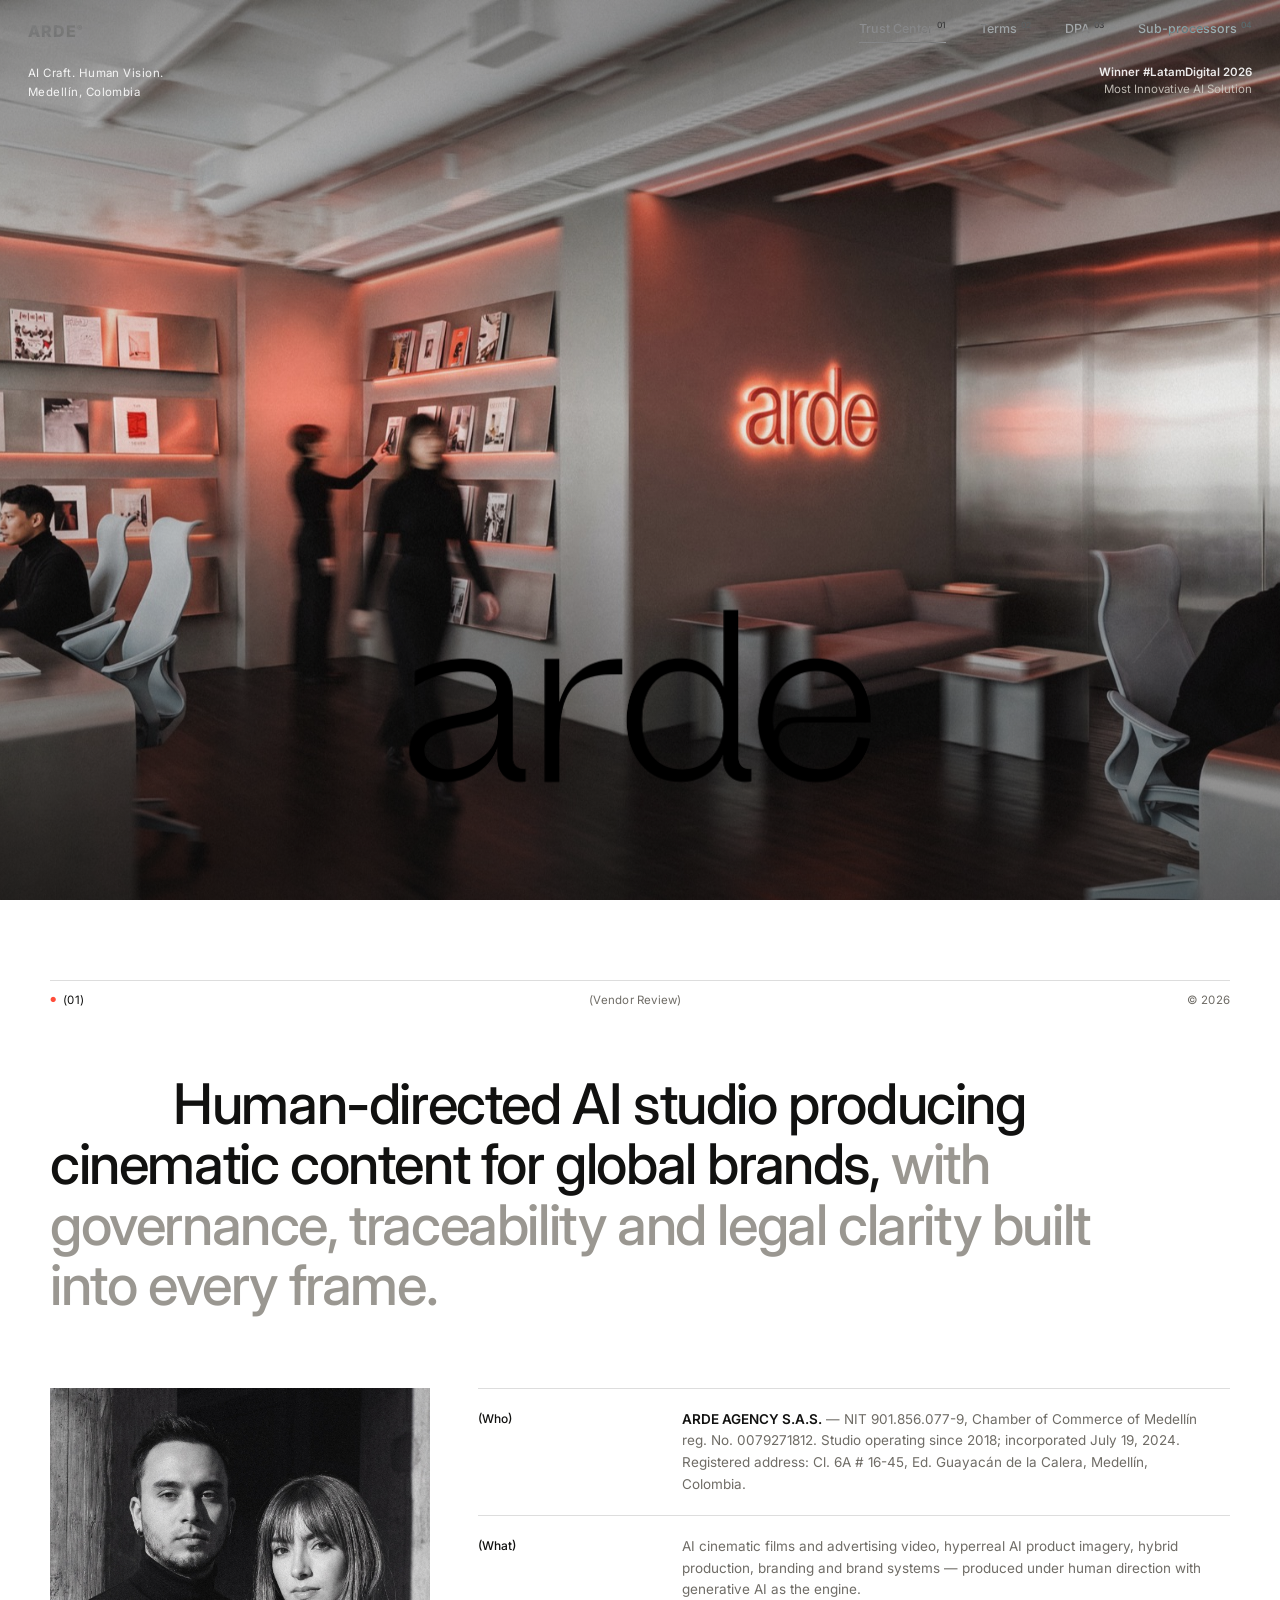
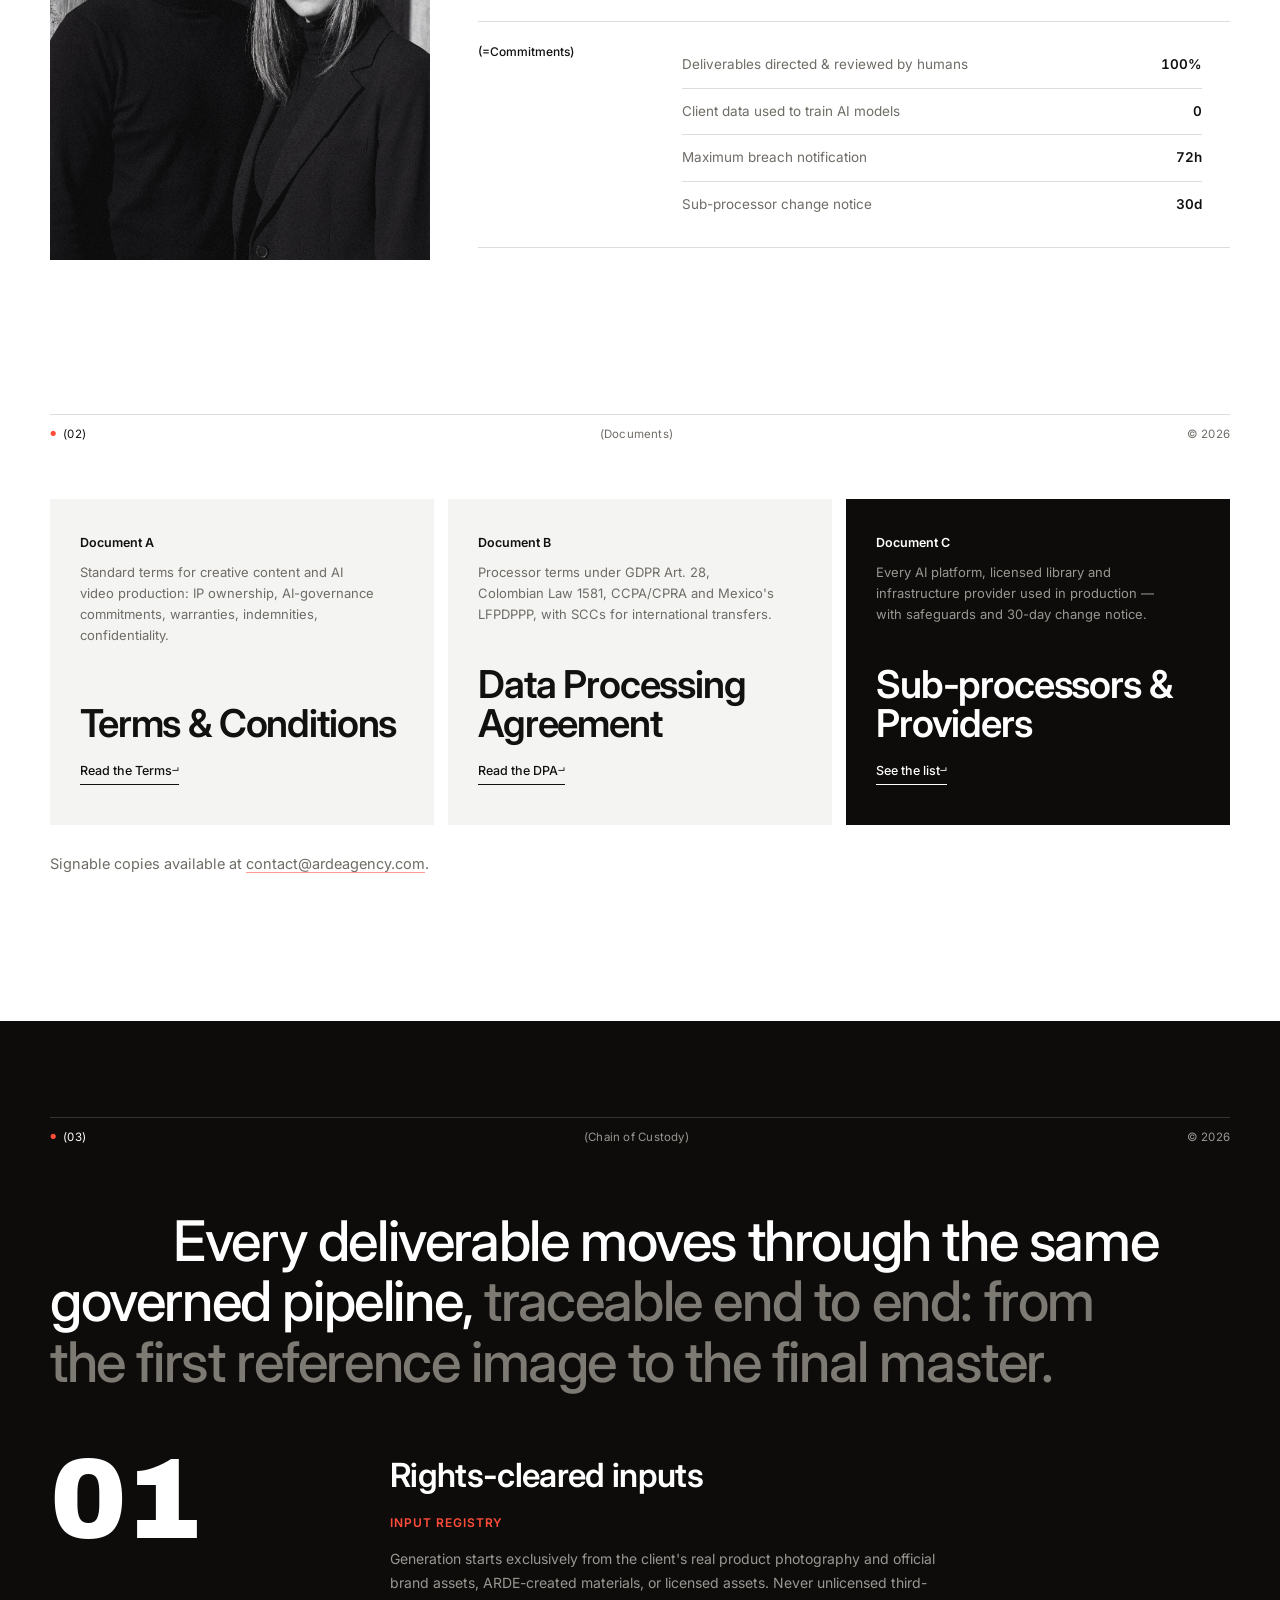
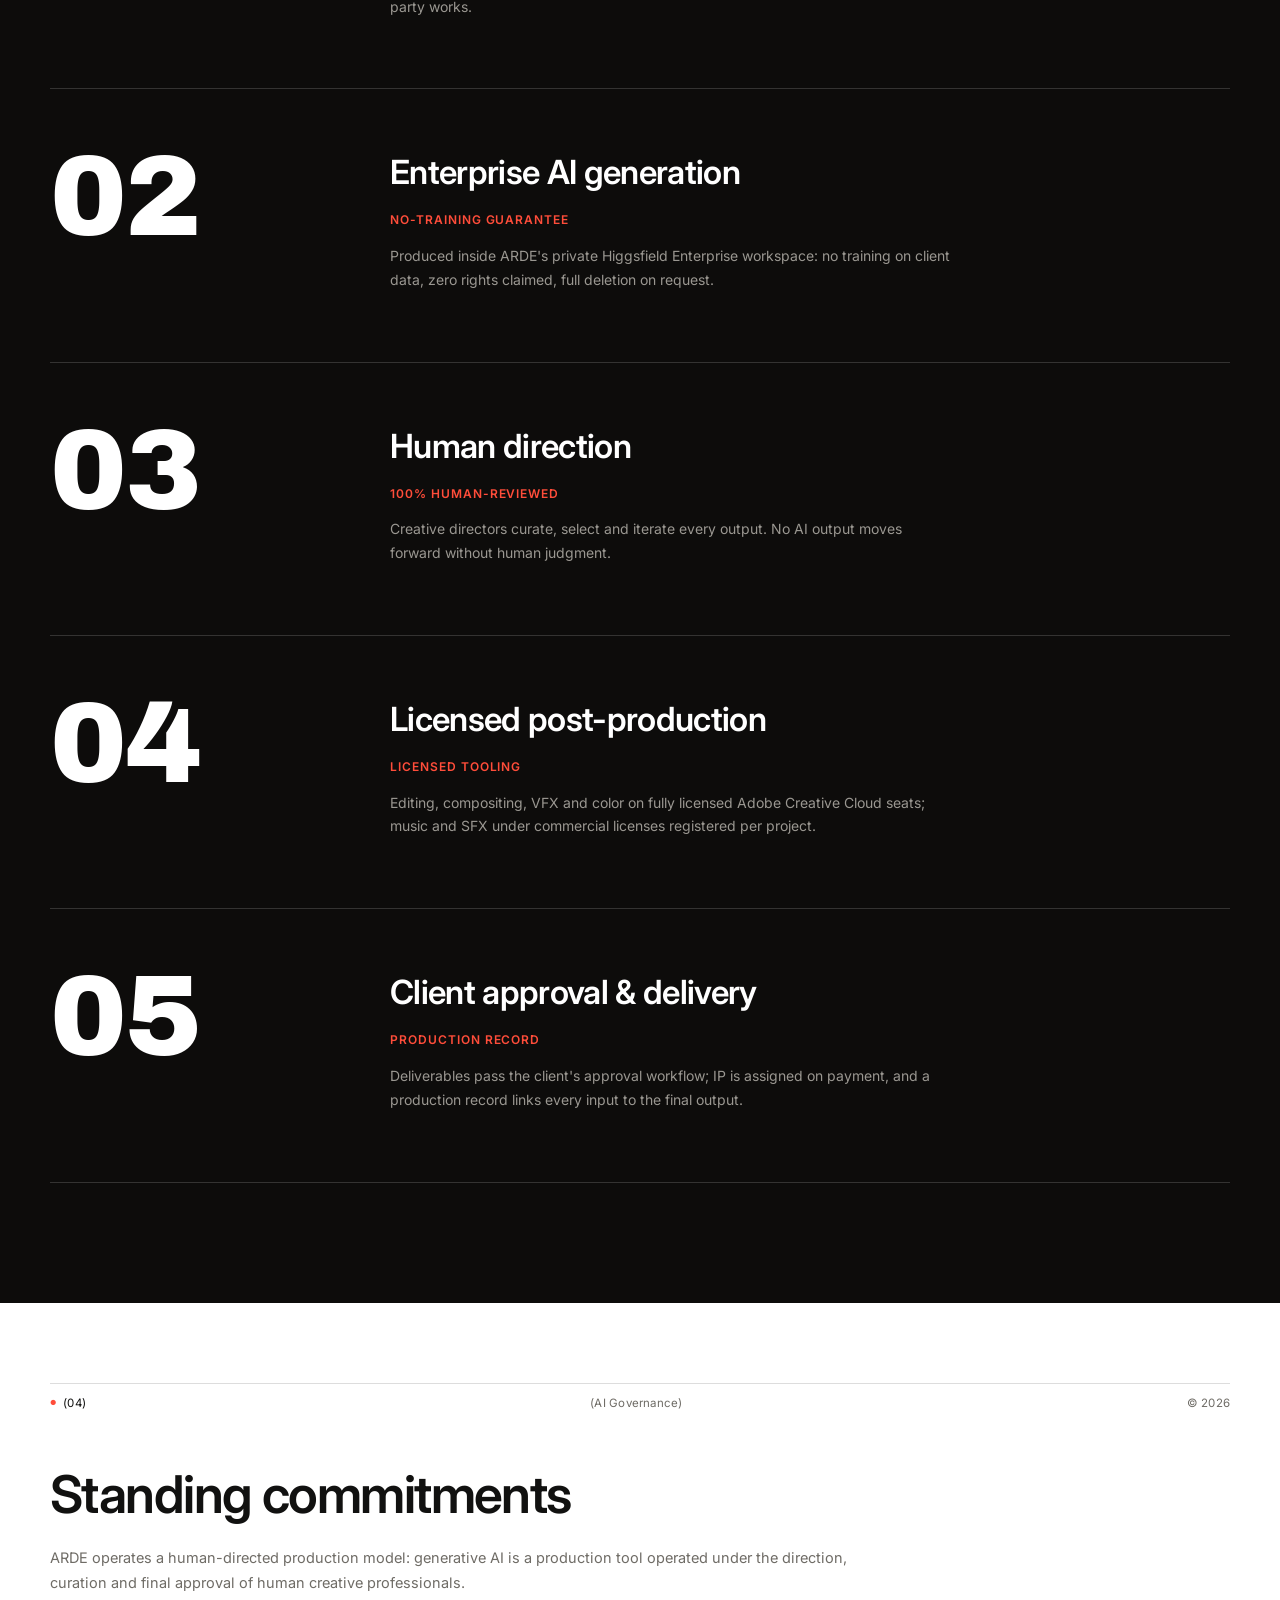
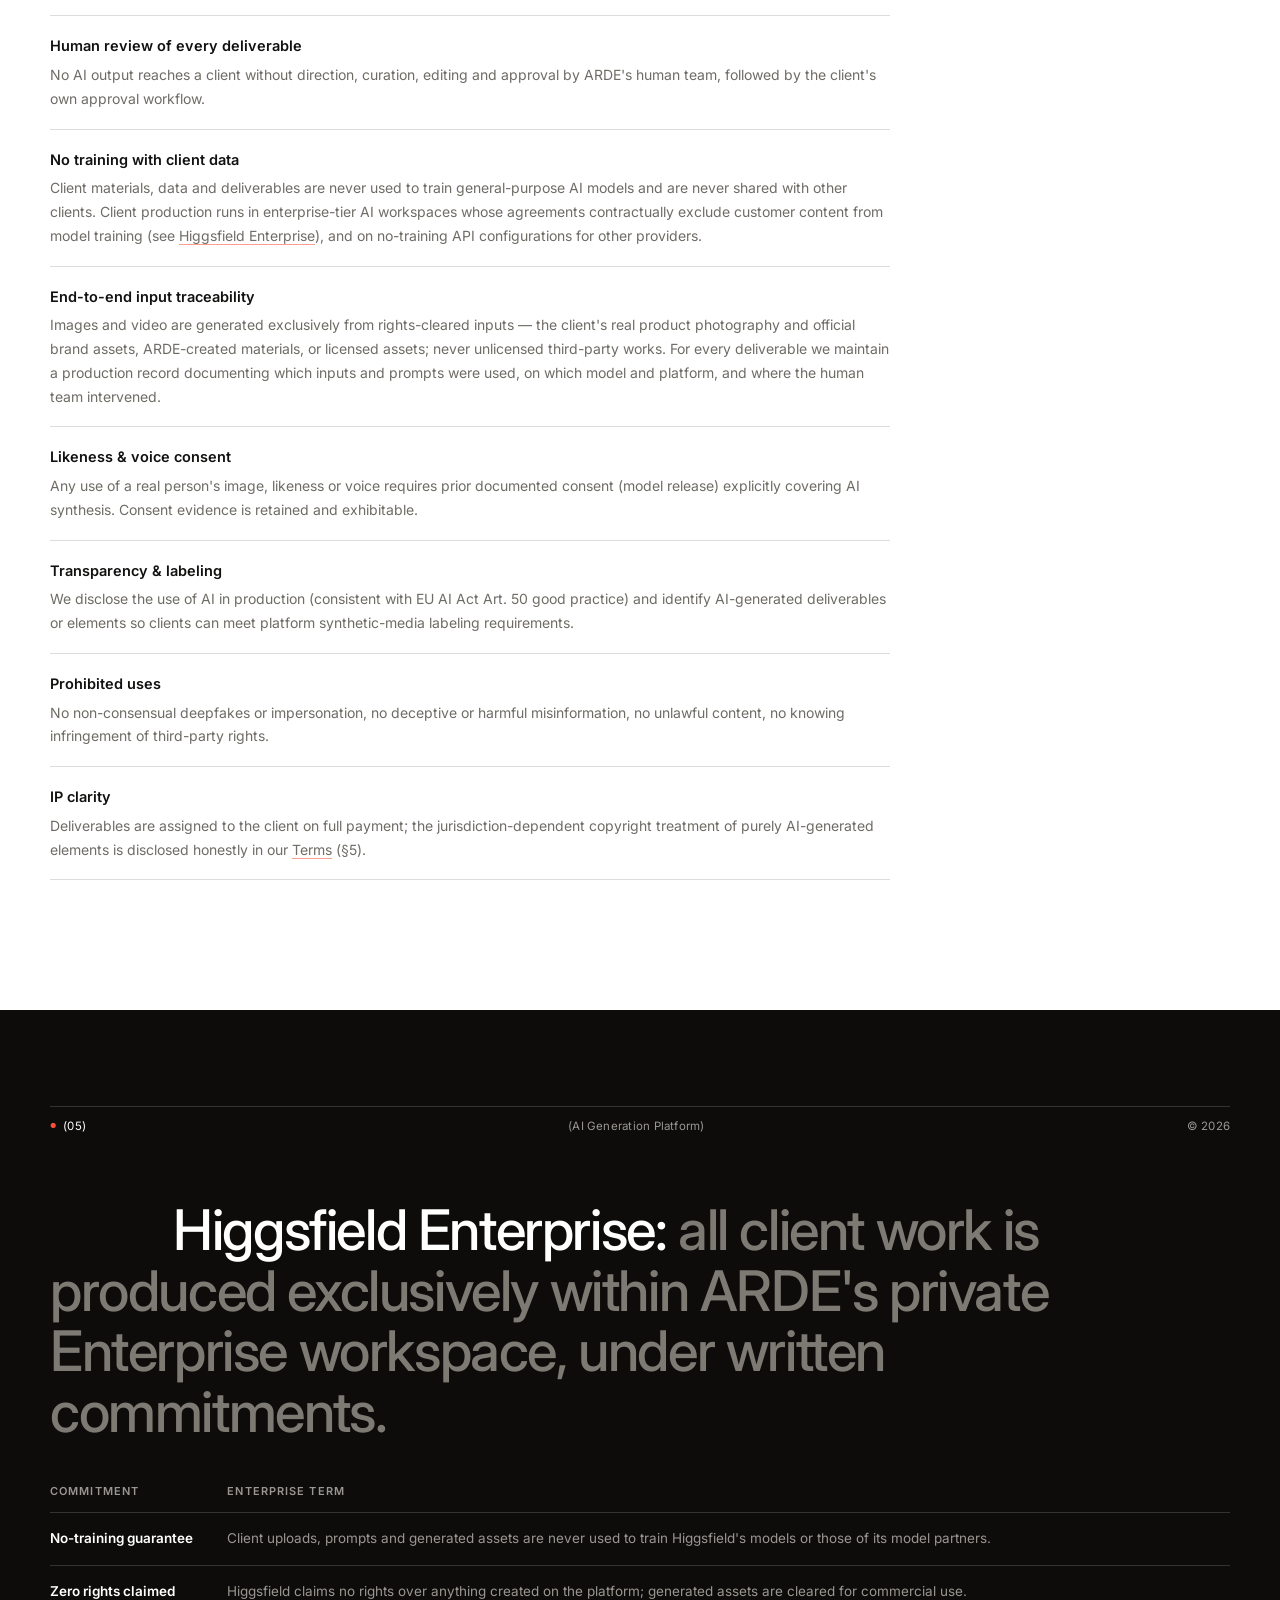
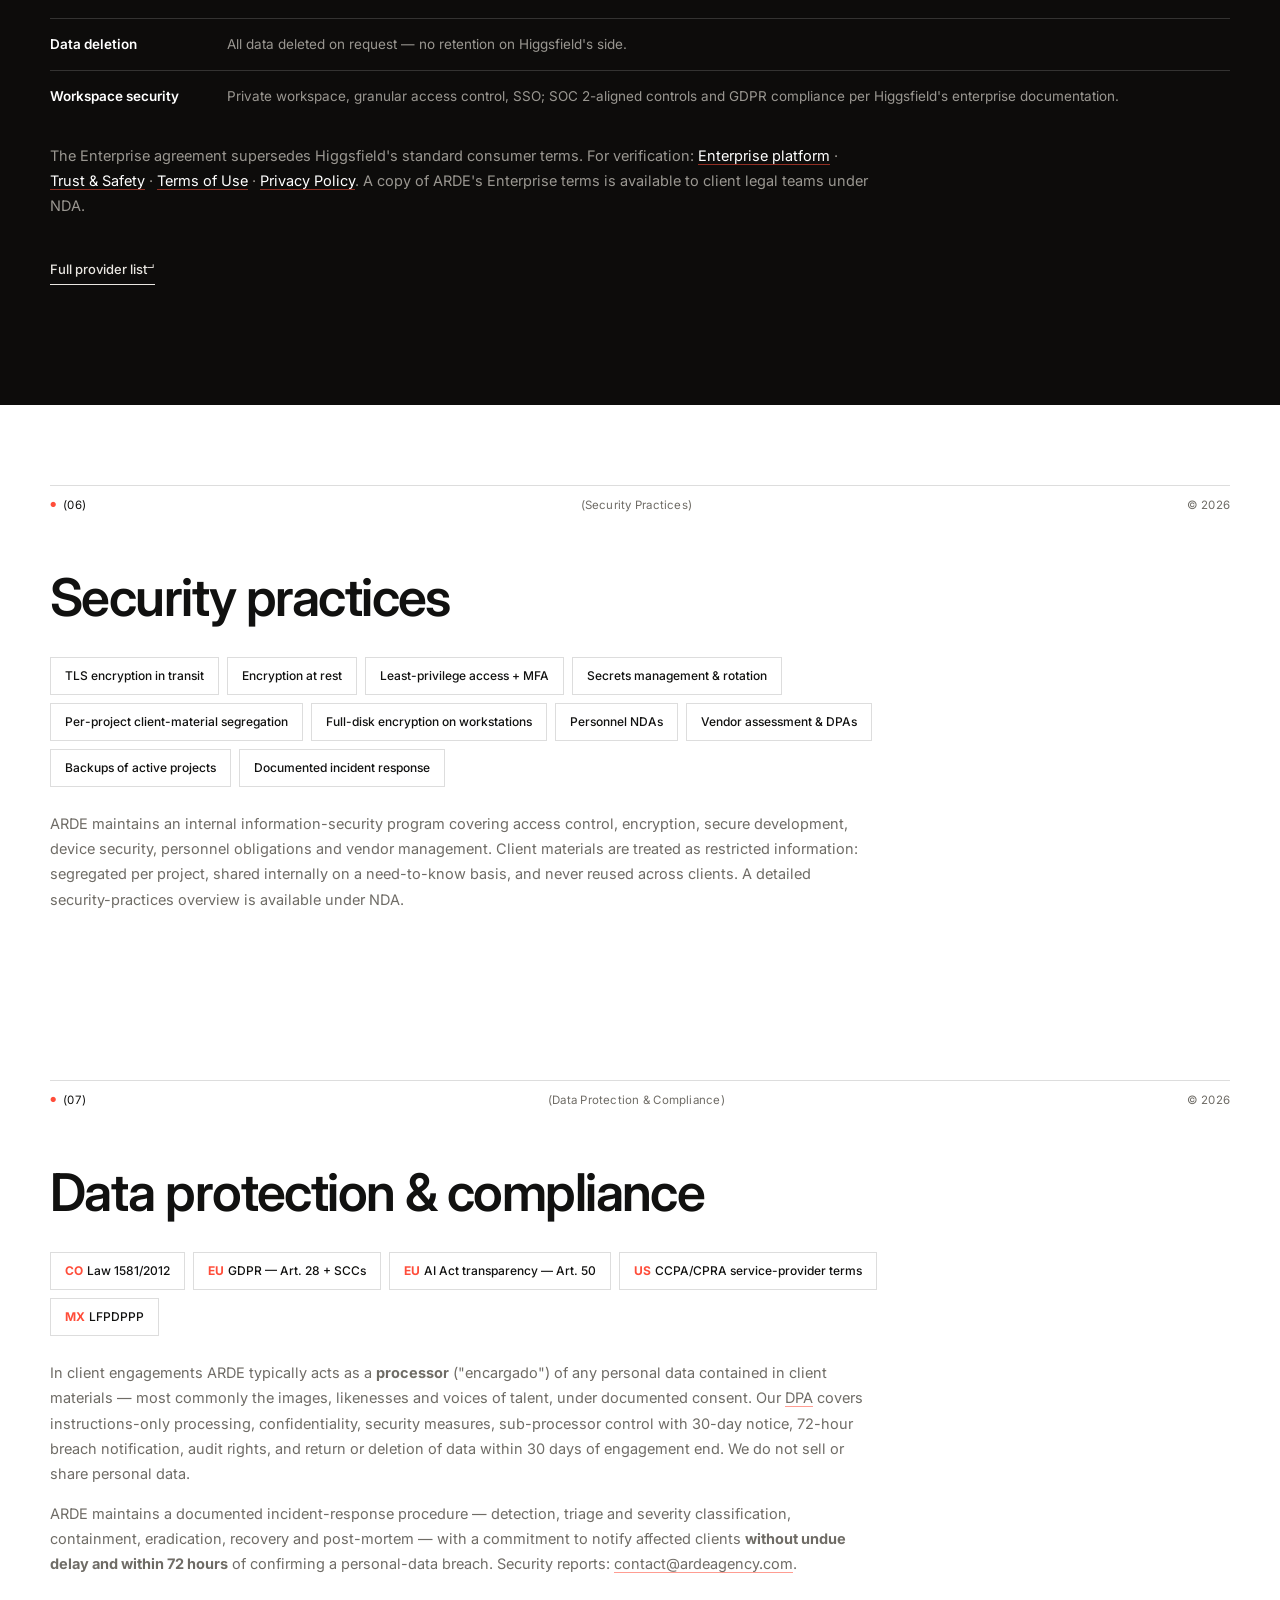
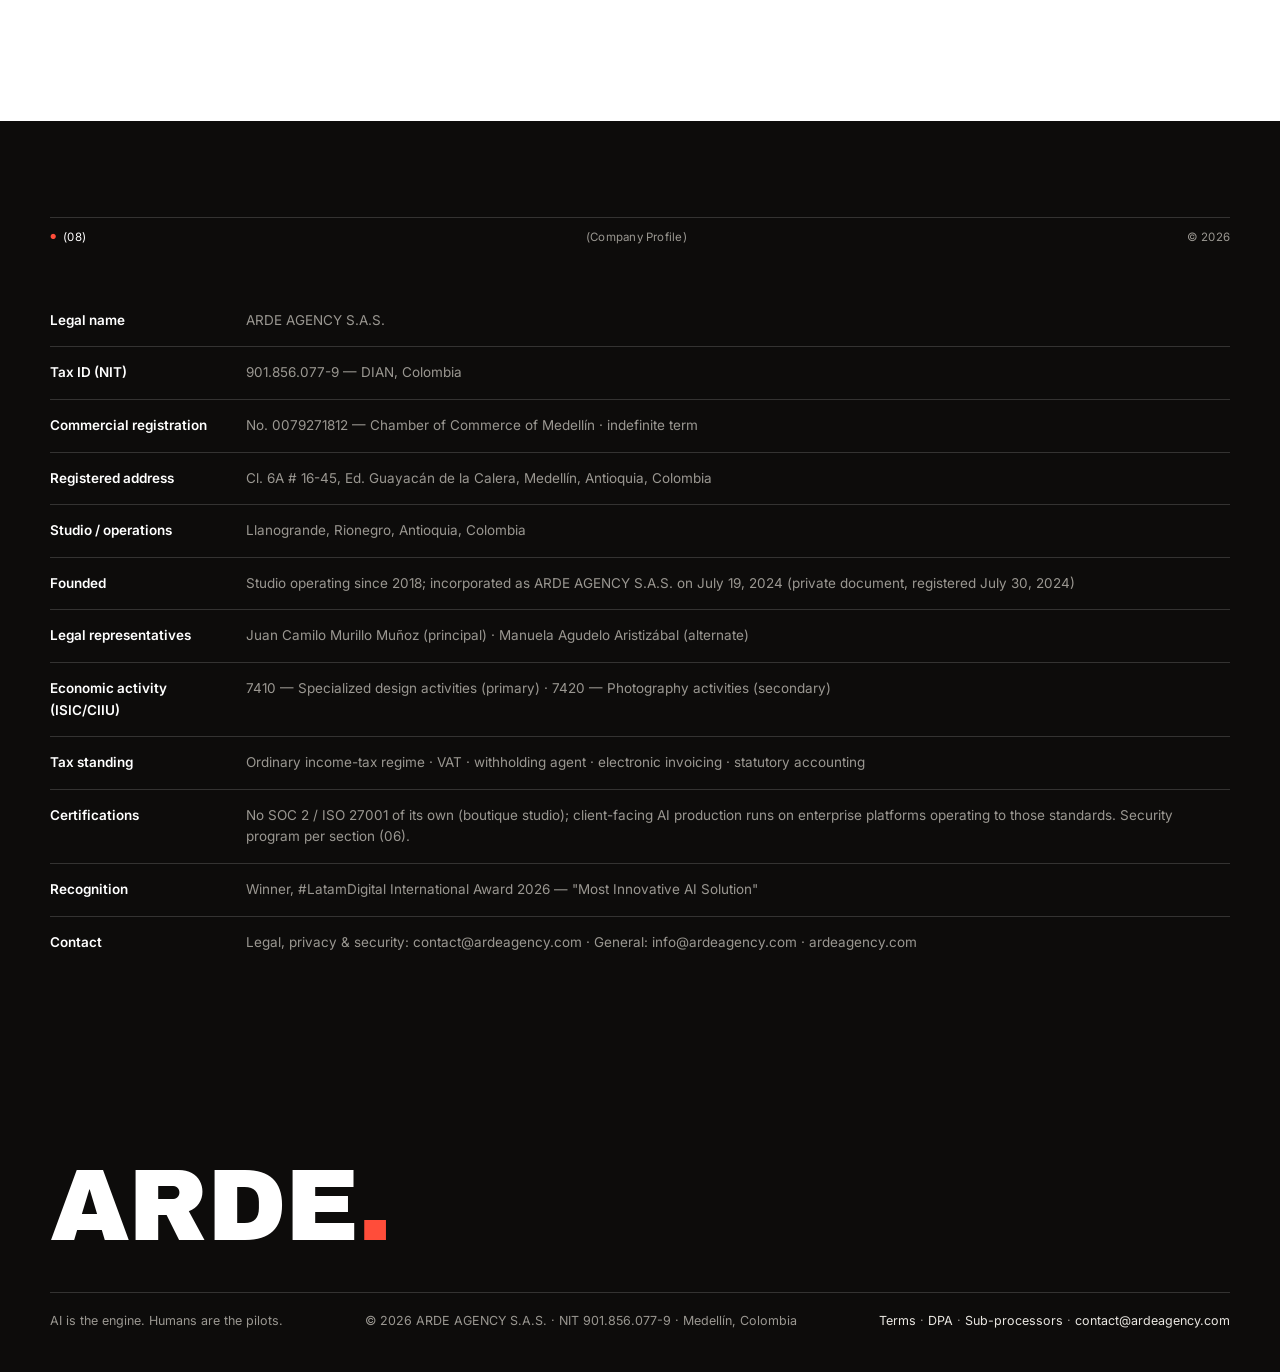
==== index.html @ 2fb7f76a "Hero logo instead of wordmark, founders photo, straight band edges, more bottom spacing, remove em d" ====
<!DOCTYPE html>
<html lang="en">
<head>
<meta charset="UTF-8">
<meta name="viewport" content="width=device-width, initial-scale=1.0">
<title>ARDE — Vendor Trust Center</title>
<meta name="description" content="ARDE Agency's Vendor Trust Center: legal terms, data processing agreement, sub-processors, AI governance and security practices for client vendor-review processes.">
<meta property="og:title" content="ARDE — Vendor Trust Center">
<meta property="og:description" content="Legal, privacy and AI-governance documentation of ARDE Agency S.A.S. — built for client procurement, legal and AI-governance reviews.">
<meta property="og:image" content="https://trust.ardeagency.com/assets/og.jpg">
<meta property="og:type" content="website">
<link rel="icon" href="assets/arde-logo.png">
<link rel="preconnect" href="https://fonts.googleapis.com">
<link rel="preconnect" href="https://fonts.gstatic.com" crossorigin>
<link href="https://fonts.googleapis.com/css2?family=Archivo+Black&family=Inter:wght@400;500;600;800&display=swap" rel="stylesheet">
<link rel="stylesheet" href="styles.css?v=fuel3">
</head>
<body>

<header class="site-header">
  <a class="brand" href="index.html"><span class="logo">arde<sup>®</sup></span></a>
  <nav class="site-nav">
    <a href="index.html" class="active">Trust Center<sup>01</sup></a>
    <a href="terms.html">Terms<sup>02</sup></a>
    <a href="dpa.html">DPA<sup>03</sup></a>
    <a href="sub-processors.html">Sub-processors<sup>04</sup></a>
  </nav>
</header>

<!-- HERO -->
<section class="hero">
  <div class="photo" style="background-image:url('assets/hero-office.jpg')"></div>
  <div class="veil"></div>
  <div class="corner">AI Craft. Human Vision.<br>Medellín, Colombia</div>
  <div class="corner-r"><b>Winner #LatamDigital 2026</b><span>Most Innovative AI Solution</span></div>
  <img class="hero-logo" src="assets/arde-logo-white.png" alt="arde — Vendor Trust Center">
</section>

<main>

<!-- (01) STATEMENT — white -->
<section class="band band-light" id="about">
  <div class="wrap">
    <div class="util"><span class="dot">(01)</span><span class="mid">(Vendor Review)</span><span class="end">© 2026</span></div>
    <h2 class="statement"><span class="indent"></span>Human-directed AI studio producing cinematic content for global brands, <span class="dim">with governance, traceability and legal clarity built into every frame.</span></h2>
    <div class="detail">
      <div class="photo-col"><img src="assets/founders.jpg" alt="ARDE founders — Juan Camilo Murillo and Manuela Agudelo" loading="lazy"></div>
      <div class="rows">
        <div class="row"><span class="k">(Who)</span><span class="v"><b>ARDE AGENCY S.A.S.</b> — NIT 901.856.077-9, Chamber of Commerce of Medellín reg. No. 0079271812. Studio operating since 2018; incorporated July 19, 2024. Registered address: Cl. 6A # 16-45, Ed. Guayacán de la Calera, Medellín, Colombia.</span></div>
        <div class="row"><span class="k">(What)</span><span class="v">AI cinematic films and advertising video, hyperreal AI product imagery, hybrid production, branding and brand systems — produced under human direction with generative AI as the engine.</span></div>
        <div class="row"><span class="k">(=Commitments)</span><span class="v">
          <span class="kv"><span>Deliverables directed &amp; reviewed by humans</span><span class="n">100%</span></span>
          <span class="kv"><span>Client data used to train AI models</span><span class="n">0</span></span>
          <span class="kv"><span>Maximum breach notification</span><span class="n">72h</span></span>
          <span class="kv"><span>Sub-processor change notice</span><span class="n">30d</span></span>
        </span></div>
      </div>
    </div>
  </div>
</section>

<!-- (02) DOCUMENTS — white -->
<section class="band band-light" id="documents" style="padding-top:24px">
  <div class="wrap">
    <div class="util"><span class="dot">(02)</span><span class="mid">(Documents)</span><span class="end">© 2026</span></div>
    <div class="card-grid">
      <a class="card" href="terms.html">
        <span class="label">Document A</span>
        <span class="desc">Standard terms for creative content and AI video production: IP ownership, AI-governance commitments, warranties, indemnities, confidentiality.</span>
        <span class="big-title">Terms &amp; Conditions</span>
        <span class="go">Read the Terms</span>
      </a>
      <a class="card" href="dpa.html">
        <span class="label">Document B</span>
        <span class="desc">Processor terms under GDPR Art. 28, Colombian Law 1581, CCPA/CPRA and Mexico's LFPDPPP, with SCCs for international transfers.</span>
        <span class="big-title">Data Processing Agreement</span>
        <span class="go">Read the DPA</span>
      </a>
      <a class="card card-dark" href="sub-processors.html">
        <span class="label">Document C</span>
        <span class="desc">Every AI platform, licensed library and infrastructure provider used in production — with safeguards and 30-day change notice.</span>
        <span class="big-title">Sub-processors &amp; Providers</span>
        <span class="go">See the list</span>
      </a>
    </div>
    <p style="margin-top:26px">Signable copies available at <a href="mailto:contact@ardeagency.com">contact@ardeagency.com</a>.</p>
  </div>
</section>

<!-- (03) CHAIN OF CUSTODY — dark, diagonal in/out -->
<section class="band band-dark cut-down cut-up" id="chain">
  <div class="wrap">
    <div class="util"><span class="dot">(03)</span><span class="mid">(Chain of Custody)</span><span class="end">© 2026</span></div>
    <h2 class="statement"><span class="indent"></span>Every deliverable moves through the same governed pipeline, <span class="dim">traceable end to end: from the first reference image to the final master.</span></h2>

    <div class="feature">
      <div class="big">01</div>
      <div class="body">
        <h3>Rights-cleared inputs</h3>
        <div class="tagline">Input registry</div>
        <p>Generation starts exclusively from the client's real product photography and official brand assets, ARDE-created materials, or licensed assets. Never unlicensed third-party works.</p>
      </div>
    </div>
    <div class="feature">
      <div class="big">02</div>
      <div class="body">
        <h3>Enterprise AI generation</h3>
        <div class="tagline">No-training guarantee</div>
        <p>Produced inside ARDE's private Higgsfield Enterprise workspace: no training on client data, zero rights claimed, full deletion on request.</p>
      </div>
    </div>
    <div class="feature">
      <div class="big">03</div>
      <div class="body">
        <h3>Human direction</h3>
        <div class="tagline">100% human-reviewed</div>
        <p>Creative directors curate, select and iterate every output. No AI output moves forward without human judgment.</p>
      </div>
    </div>
    <div class="feature">
      <div class="big">04</div>
      <div class="body">
        <h3>Licensed post-production</h3>
        <div class="tagline">Licensed tooling</div>
        <p>Editing, compositing, VFX and color on fully licensed Adobe Creative Cloud seats; music and SFX under commercial licenses registered per project.</p>
      </div>
    </div>
    <div class="feature">
      <div class="big">05</div>
      <div class="body">
        <h3>Client approval &amp; delivery</h3>
        <div class="tagline">Production record</div>
        <p>Deliverables pass the client's approval workflow; IP is assigned on payment, and a production record links every input to the final output.</p>
      </div>
    </div>
  </div>
</section>

<!-- (04) AI GOVERNANCE — white -->
<section class="band band-light" id="governance">
  <div class="wrap">
    <div class="util"><span class="dot">(04)</span><span class="mid">(AI Governance)</span><span class="end">© 2026</span></div>
    <h2 class="sec-title">Standing commitments</h2>
    <p>ARDE operates a human-directed production model: generative AI is a production tool operated under the direction, curation and final approval of human creative professionals.</p>
    <ul>
      <li><strong>Human review of every deliverable</strong>No AI output reaches a client without direction, curation, editing and approval by ARDE's human team, followed by the client's own approval workflow.</li>
      <li><strong>No training with client data</strong>Client materials, data and deliverables are never used to train general-purpose AI models and are never shared with other clients. Client production runs in enterprise-tier AI workspaces whose agreements contractually exclude customer content from model training (see <a href="#higgsfield">Higgsfield Enterprise</a>), and on no-training API configurations for other providers.</li>
      <li><strong>End-to-end input traceability</strong>Images and video are generated exclusively from rights-cleared inputs — the client's real product photography and official brand assets, ARDE-created materials, or licensed assets; never unlicensed third-party works. For every deliverable we maintain a production record documenting which inputs and prompts were used, on which model and platform, and where the human team intervened.</li>
      <li><strong>Likeness &amp; voice consent</strong>Any use of a real person's image, likeness or voice requires prior documented consent (model release) explicitly covering AI synthesis. Consent evidence is retained and exhibitable.</li>
      <li><strong>Transparency &amp; labeling</strong>We disclose the use of AI in production (consistent with EU AI Act Art. 50 good practice) and identify AI-generated deliverables or elements so clients can meet platform synthetic-media labeling requirements.</li>
      <li><strong>Prohibited uses</strong>No non-consensual deepfakes or impersonation, no deceptive or harmful misinformation, no unlawful content, no knowing infringement of third-party rights.</li>
      <li><strong>IP clarity</strong>Deliverables are assigned to the client on full payment; the jurisdiction-dependent copyright treatment of purely AI-generated elements is disclosed honestly in our <a href="terms.html">Terms</a> (§5).</li>
    </ul>
  </div>
</section>

<!-- (05) HIGGSFIELD — dark -->
<section class="band band-dark cut-down cut-up" id="higgsfield">
  <div class="wrap">
    <div class="util"><span class="dot">(05)</span><span class="mid">(AI Generation Platform)</span><span class="end">© 2026</span></div>
    <h2 class="statement"><span class="indent"></span>Higgsfield Enterprise: <span class="dim">all client work is produced exclusively within ARDE's private Enterprise workspace, under written commitments.</span></h2>
    <div class="tbl-wrap"><table>
      <tr><th>Commitment</th><th>Enterprise term</th></tr>
      <tr><td><strong>No-training guarantee</strong></td><td>Client uploads, prompts and generated assets are never used to train Higgsfield's models or those of its model partners.</td></tr>
      <tr><td><strong>Zero rights claimed</strong></td><td>Higgsfield claims no rights over anything created on the platform; generated assets are cleared for commercial use.</td></tr>
      <tr><td><strong>Data deletion</strong></td><td>All data deleted on request — no retention on Higgsfield's side.</td></tr>
      <tr><td><strong>Workspace security</strong></td><td>Private workspace, granular access control, SSO; SOC 2-aligned controls and GDPR compliance per Higgsfield's enterprise documentation.</td></tr>
    </table></div>
    <p style="margin-top:20px">The Enterprise agreement supersedes Higgsfield's standard consumer terms. For verification: <a href="https://higgsfield.ai/enterprise" target="_blank" rel="noopener">Enterprise platform</a> · <a href="https://higgsfield.ai/trust" target="_blank" rel="noopener">Trust &amp; Safety</a> · <a href="https://higgsfield.ai/terms-of-use-agreement" target="_blank" rel="noopener">Terms of Use</a> · <a href="https://higgsfield.ai/privacy-policy" target="_blank" rel="noopener">Privacy Policy</a>. A copy of ARDE's Enterprise terms is available to client legal teams under NDA.</p>
    <a class="txt-btn" href="sub-processors.html">Full provider list</a>
  </div>
</section>

<!-- (06) SECURITY + (07) DATA PROTECTION — white -->
<section class="band band-light" id="security">
  <div class="wrap">
    <div class="util"><span class="dot">(06)</span><span class="mid">(Security Practices)</span><span class="end">© 2026</span></div>
    <h2 class="sec-title">Security practices</h2>
    <div class="pill-row">
      <span class="pill">TLS encryption in transit</span>
      <span class="pill">Encryption at rest</span>
      <span class="pill">Least-privilege access + MFA</span>
      <span class="pill">Secrets management &amp; rotation</span>
      <span class="pill">Per-project client-material segregation</span>
      <span class="pill">Full-disk encryption on workstations</span>
      <span class="pill">Personnel NDAs</span>
      <span class="pill">Vendor assessment &amp; DPAs</span>
      <span class="pill">Backups of active projects</span>
      <span class="pill">Documented incident response</span>
    </div>
    <p>ARDE maintains an internal information-security program covering access control, encryption, secure development, device security, personnel obligations and vendor management. Client materials are treated as restricted information: segregated per project, shared internally on a need-to-know basis, and never reused across clients. A detailed security-practices overview is available under NDA.</p>
  </div>
</section>

<section class="band band-light" id="data-protection" style="padding-top:24px">
  <div class="wrap">
    <div class="util"><span class="dot">(07)</span><span class="mid">(Data Protection &amp; Compliance)</span><span class="end">© 2026</span></div>
    <h2 class="sec-title">Data protection &amp; compliance</h2>
    <div class="pill-row">
      <span class="pill"><b>CO</b>Law 1581/2012</span>
      <span class="pill"><b>EU</b>GDPR — Art. 28 + SCCs</span>
      <span class="pill"><b>EU</b>AI Act transparency — Art. 50</span>
      <span class="pill"><b>US</b>CCPA/CPRA service-provider terms</span>
      <span class="pill"><b>MX</b>LFPDPPP</span>
    </div>
    <p>In client engagements ARDE typically acts as a <strong>processor</strong> ("encargado") of any personal data contained in client materials — most commonly the images, likenesses and voices of talent, under documented consent. Our <a href="dpa.html">DPA</a> covers instructions-only processing, confidentiality, security measures, sub-processor control with 30-day notice, 72-hour breach notification, audit rights, and return or deletion of data within 30 days of engagement end. We do not sell or share personal data.</p>
    <p>ARDE maintains a documented incident-response procedure — detection, triage and severity classification, containment, eradication, recovery and post-mortem — with a commitment to notify affected clients <strong>without undue delay and within 72 hours</strong> of confirming a personal-data breach. Security reports: <a href="mailto:contact@ardeagency.com">contact@ardeagency.com</a>.</p>
  </div>
</section>

<!-- (08) COMPANY — dark -->
<section class="band band-dark cut-down cut-up" id="company">
  <div class="wrap">
    <div class="util"><span class="dot">(08)</span><span class="mid">(Company Profile)</span><span class="end">© 2026</span></div>
    <div class="tbl-wrap" style="margin-top:48px"><table>
      <tr><td><strong>Legal name</strong></td><td>ARDE AGENCY S.A.S.</td></tr>
      <tr><td><strong>Tax ID (NIT)</strong></td><td>901.856.077-9 — DIAN, Colombia</td></tr>
      <tr><td><strong>Commercial registration</strong></td><td>No. 0079271812 — Chamber of Commerce of Medellín · indefinite term</td></tr>
      <tr><td><strong>Registered address</strong></td><td>Cl. 6A # 16-45, Ed. Guayacán de la Calera, Medellín, Antioquia, Colombia</td></tr>
      <tr><td><strong>Studio / operations</strong></td><td>Llanogrande, Rionegro, Antioquia, Colombia</td></tr>
      <tr><td><strong>Founded</strong></td><td>Studio operating since 2018; incorporated as ARDE AGENCY S.A.S. on July 19, 2024 (private document, registered July 30, 2024)</td></tr>
      <tr><td><strong>Legal representatives</strong></td><td>Juan Camilo Murillo Muñoz (principal) · Manuela Agudelo Aristizábal (alternate)</td></tr>
      <tr><td><strong>Economic activity (ISIC/CIIU)</strong></td><td>7410 — Specialized design activities (primary) · 7420 — Photography activities (secondary)</td></tr>
      <tr><td><strong>Tax standing</strong></td><td>Ordinary income-tax regime · VAT · withholding agent · electronic invoicing · statutory accounting</td></tr>
      <tr><td><strong>Certifications</strong></td><td>No SOC 2 / ISO 27001 of its own (boutique studio); client-facing AI production runs on enterprise platforms operating to those standards. Security program per section (06).</td></tr>
      <tr><td><strong>Recognition</strong></td><td>Winner, #LatamDigital International Award 2026 — "Most Innovative AI Solution"</td></tr>
      <tr><td><strong>Contact</strong></td><td>Legal, privacy &amp; security: contact@ardeagency.com · General: info@ardeagency.com · ardeagency.com</td></tr>
    </table></div>
  </div>
</section>

</main>

<footer class="site-footer">
  <div class="inner">
    <div class="foot-mark">Arde<span>.</span></div>
    <div class="cols">
      <span>AI is the engine. Humans are the pilots.</span>
      <span>© 2026 ARDE AGENCY S.A.S. · NIT 901.856.077-9 · Medellín, Colombia</span>
      <span><a href="terms.html">Terms</a> · <a href="dpa.html">DPA</a> · <a href="sub-processors.html">Sub-processors</a> · <a href="mailto:contact@ardeagency.com">contact@ardeagency.com</a></span>
    </div>
  </div>
</footer>

</body>
</html>
---- styles.css ----
/* ARDE Vendor Trust Center — Fuel-inspired Swiss system */
:root{
  --black:#0d0c0b;
  --white:#ffffff;
  --off:#f4f4f3;
  --ink:#111110;
  --gray:#9a9791;
  --gray-dark:#6f6c66;
  --line-l:rgba(17,17,16,.14);
  --line-d:rgba(255,255,255,.16);
  --fire:#FF4D3A;
}
*{margin:0;padding:0;box-sizing:border-box}
html{scroll-behavior:smooth}
@media(prefers-reduced-motion:reduce){html{scroll-behavior:auto}*{transition:none!important;animation:none!important}}
body{
  font-family:'Inter',-apple-system,BlinkMacSystemFont,'Helvetica Neue',sans-serif;
  background:var(--white);color:var(--ink);
  font-size:16px;line-height:1.65;
  -webkit-font-smoothing:antialiased;
}
::selection{background:var(--fire);color:#fff}
a:focus-visible,button:focus-visible{outline:2px solid var(--fire);outline-offset:3px}
img{max-width:100%;display:block}

/* ---------- Utility section header (Fuel signature) ---------- */
.util{
  display:flex;justify-content:space-between;align-items:baseline;gap:16px;
  border-top:1px solid var(--line-l);padding-top:10px;
  font-size:11.5px;letter-spacing:.02em;color:var(--ink);
}
.util .dot::before{content:"●";color:var(--fire);font-size:7px;vertical-align:2px;margin-right:7px}
.util .mid{color:var(--gray-dark)}
.util .end{color:var(--gray-dark)}
.band-dark .util{border-top-color:var(--line-d);color:#fff}
.band-dark .util .mid,.band-dark .util .end{color:var(--gray)}

/* ---------- Header ---------- */
.site-header{
  position:fixed;top:0;left:0;right:0;z-index:80;
  padding:18px 28px;pointer-events:none;
  display:flex;align-items:flex-start;justify-content:space-between;
  mix-blend-mode:difference;
}
.site-header a{pointer-events:auto}
.brand{display:flex;align-items:baseline;gap:6px;text-decoration:none;color:#fff}
.brand .logo{font-weight:800;font-size:16px;letter-spacing:.06em;text-transform:uppercase}
.brand .logo sup{font-size:8px;font-weight:600}
.site-nav{display:flex;gap:34px}
.site-nav a{color:#fff;text-decoration:none;font-size:12.5px;font-weight:500}
.site-nav a sup{font-size:8.5px;color:#bbb;margin-left:4px}
.site-nav a.active{border-bottom:1px solid #fff;padding-bottom:2px}
@media(max-width:680px){.site-nav{gap:16px}.site-nav a{font-size:11px}.site-nav a sup{display:none}}

/* ---------- HERO ---------- */
.hero{position:relative;min-height:100svh;display:flex;flex-direction:column;justify-content:flex-end;overflow:hidden;background:var(--black)}
.hero .photo{position:absolute;inset:0;background-size:cover;background-position:center 38%}
.hero .veil{position:absolute;inset:0;background:linear-gradient(180deg,rgba(13,12,11,.42) 0%,rgba(13,12,11,.05) 45%,rgba(13,12,11,.55) 100%)}
.hero .corner{position:absolute;top:64px;left:28px;color:#fff;font-size:11.5px;letter-spacing:.04em;opacity:.9}
.hero .corner-r{position:absolute;top:64px;right:28px;color:#fff;font-size:11.5px;text-align:right;line-height:1.5;opacity:.9}
.hero .corner-r b{display:block;font-weight:600}
.hero .corner-r span{color:#cfcac2}
.hero .hero-logo{
  position:relative;z-index:2;display:block;
  width:clamp(220px,42vw,640px);height:auto;
  margin:0 auto 9vh;
}
@keyframes rise{from{opacity:0;transform:translateY(30px)}to{opacity:1;transform:none}}
.hero .hero-logo{animation:rise 1s cubic-bezier(.2,.7,.2,1) both .1s}

/* ---------- Bands & diagonal cuts ---------- */
.band{padding:80px 28px 130px}
.band-light{background:var(--white);color:var(--ink)}
.band-off{background:var(--off);color:var(--ink)}
.band-dark{background:var(--black);color:#e9e6e1}
.cut-down{padding-top:96px}
.cut-up{padding-bottom:120px}
.wrap{max-width:1180px;margin:0 auto}

/* ---------- Statement type (Fuel signature) ---------- */
.statement{
  font-size:clamp(28px,4.5vw,56px);line-height:1.08;letter-spacing:-.025em;font-weight:500;
  margin:64px 0 0;max-width:1120px;
}
.statement .indent{display:inline-block;width:2.2em}
.statement .dim{color:var(--gray)}
.band-dark .statement{color:#fff}
.band-dark .statement .dim{color:#7d7a74}

/* two-col detail rows under statement */
.detail{display:grid;grid-template-columns:minmax(240px,380px) 1fr;gap:48px;margin-top:72px;align-items:start}
.detail .photo-col img{width:100%;max-width:380px;height:auto}
.rows{display:flex;flex-direction:column}
.row{display:grid;grid-template-columns:180px 1fr;gap:24px;padding:20px 0;border-bottom:1px solid var(--line-l)}
.row:first-child{border-top:1px solid var(--line-l)}
.row .k{font-size:12px;color:var(--ink);font-weight:500}
.row .v{font-size:13.5px;color:var(--gray-dark);line-height:1.6;max-width:520px}
.row .v b{color:var(--ink);font-weight:600}
.band-dark .row{border-color:var(--line-d)}
.band-dark .row .k{color:#fff}
.band-dark .row .v{color:var(--gray)}
.band-dark .row .v b{color:#fff}
.kv{display:flex;justify-content:space-between;gap:20px;padding:12px 0;border-bottom:1px solid var(--line-l);font-size:13.5px}
.kv:last-child{border-bottom:none}
.kv .n{font-variant-numeric:tabular-nums;color:var(--ink);font-weight:600}
@media(max-width:860px){.detail{grid-template-columns:1fr}.row{grid-template-columns:1fr}.row .k{margin-bottom:2px}}

/* ---------- Big-number feature rows (Fuel services style) ---------- */
.feature{
  display:grid;grid-template-columns:minmax(120px,300px) 1fr;gap:40px;
  padding:56px 0;border-bottom:1px solid var(--line-d);align-items:start;
}
.feature:first-of-type{border-top:1px solid var(--line-d);margin-top:56px}
.feature .big{
  font-family:'Archivo Black','Inter',sans-serif;
  font-size:clamp(64px,9vw,128px);line-height:.9;color:#fff;letter-spacing:-.02em;
}
.feature .body h3{font-size:clamp(22px,2.6vw,34px);font-weight:600;color:#fff;letter-spacing:-.02em;margin-bottom:10px}
.feature .body .tagline{font-size:12px;color:var(--fire);letter-spacing:.08em;text-transform:uppercase;font-weight:600;margin-bottom:14px}
.feature .body p{font-size:14px;color:var(--gray);max-width:560px;line-height:1.7}
@media(max-width:720px){.feature{grid-template-columns:1fr;gap:12px}}

/* ---------- Doc cards (Fuel pricing style) ---------- */
.card-grid{display:grid;grid-template-columns:repeat(auto-fit,minmax(280px,1fr));gap:14px;margin-top:56px}
.card{
  background:var(--off);color:var(--ink);text-decoration:none;
  padding:34px 30px 40px;display:flex;flex-direction:column;min-height:320px;
  transition:transform .25s;
}
.card:hover{transform:translateY(-4px)}
.card .label{font-size:12.5px;font-weight:600}
.card .desc{font-size:13px;color:var(--gray-dark);margin-top:8px;max-width:300px;line-height:1.6}
.card .big-title{
  margin-top:auto;padding-top:40px;
  font-size:clamp(30px,3vw,40px);font-weight:600;letter-spacing:-.03em;line-height:1.02;
}
.card .go{margin-top:18px;font-size:12.5px;font-weight:500;border-bottom:1px solid currentColor;align-self:flex-start;padding-bottom:3px}
.card .go::after{content:" ⌐";display:inline-block;transform:rotate(180deg) translateY(2px);font-weight:400}
.card-dark{background:var(--black);color:#fff}
.card-dark .desc{color:var(--gray)}

/* ---------- Tables ---------- */
.tbl-wrap{overflow-x:auto;margin:28px 0 8px}
table{width:100%;border-collapse:collapse;font-size:13.5px;min-width:620px}
th{
  text-align:left;padding:12px 18px 12px 0;
  font-size:11px;letter-spacing:.1em;text-transform:uppercase;color:var(--gray-dark);
  border-bottom:1px solid var(--line-l);font-weight:600;
}
td{padding:15px 18px 15px 0;border-bottom:1px solid var(--line-l);color:var(--gray-dark);vertical-align:top;line-height:1.6}
td strong{color:var(--ink);font-weight:600}
tr:last-child td{border-bottom:none}
.band-dark th{color:var(--gray);border-color:var(--line-d)}
.band-dark td{color:var(--gray);border-color:var(--line-d)}
.band-dark td strong{color:#fff}
.band-dark .tbl-wrap a,.band-dark p a{color:#fff}

/* ---------- Generic content in bands ---------- */
.band h2.sec-title{
  font-size:clamp(30px,4.2vw,52px);font-weight:600;letter-spacing:-.03em;line-height:1.04;
  margin:56px 0 22px;max-width:900px;
}
.band p{max-width:820px;font-size:14.5px;color:var(--gray-dark);margin:0 0 14px;line-height:1.75}
.band-dark p{color:var(--gray)}
.band ul{max-width:840px;margin:20px 0 0;list-style:none}
.band ul li{
  padding:18px 0;border-bottom:1px solid var(--line-l);
  font-size:14px;color:var(--gray-dark);line-height:1.7;
}
.band ul li:first-child{border-top:1px solid var(--line-l)}
.band ul li strong{color:var(--ink);font-weight:600;display:block;margin-bottom:4px;font-size:14.5px}
.band-dark ul li{border-color:var(--line-d);color:var(--gray)}
.band-dark ul li strong{color:#fff}
.band a{color:inherit;text-decoration:underline;text-underline-offset:3px;text-decoration-color:rgba(255,77,58,.55)}
.band a:hover{text-decoration-color:var(--fire)}
.band a.card{text-decoration:none;color:var(--ink)}
.band a.card.card-dark{color:#fff}
.band a.txt-btn{text-decoration:none}

/* pills → plain Swiss chips */
.pill-row{display:flex;flex-wrap:wrap;gap:8px;margin:32px 0 24px;max-width:900px}
.pill{font-size:12px;font-weight:500;padding:8px 14px;border:1px solid var(--line-l);color:var(--ink);border-radius:0}
.pill b{color:var(--fire);font-weight:700;margin-right:4px}
.band-dark .pill{border-color:var(--line-d);color:#e9e6e1}

.note{border:1px solid var(--line-l);border-left:3px solid var(--fire);padding:18px 22px;margin:28px 0;font-size:13.5px;color:var(--gray-dark);max-width:860px}
.note b{color:var(--ink)}

/* text button */
.txt-btn{display:inline-block;margin-top:26px;font-size:13px;font-weight:500;color:inherit;text-decoration:none;border-bottom:1px solid currentColor;padding-bottom:4px}
.txt-btn::after{content:" ⌐";display:inline-block;transform:rotate(180deg) translateY(2px)}

/* ---------- DOC PAGES (white Swiss) ---------- */
.doc-top{background:var(--black);height:76px}
.doc-hero{padding:56px 28px 0;background:var(--white)}
.doc-hero .inner{max-width:1180px;margin:0 auto}
.doc-hero h1{
  font-size:clamp(34px,5.6vw,72px);font-weight:600;letter-spacing:-.035em;line-height:1;
  margin:44px 0 20px;max-width:1000px;text-wrap:balance;
}
.doc-hero .sub{color:var(--gray-dark);font-size:15px;max-width:680px;line-height:1.7}
.doc-meta{margin-top:30px;display:flex;flex-wrap:wrap;gap:8px 34px;font-size:12px;color:var(--gray-dark);border-top:1px solid var(--line-l);padding-top:12px}
.doc-meta b{color:var(--ink);font-weight:600}

.glance{padding:40px 28px 0;background:var(--white)}
.glance .glance-box{max-width:1180px;margin:0 auto;border:1px solid var(--line-l);padding:26px 28px}
.g-title{font-size:11px;letter-spacing:.14em;text-transform:uppercase;color:var(--fire);font-weight:700;margin-bottom:16px}
.glance-grid{display:grid;grid-template-columns:repeat(auto-fit,minmax(230px,1fr));gap:14px 28px}
.glance-grid .g-item{font-size:13px;color:var(--gray-dark);line-height:1.55}
.glance-grid .g-item b{display:block;color:var(--ink);font-weight:600;margin-bottom:2px}

.toc{max-width:1180px;margin:22px auto 0;padding:0 28px;display:flex;flex-wrap:wrap;gap:8px}
.toc a{font-size:11.5px;color:var(--gray-dark);text-decoration:none;border:1px solid var(--line-l);padding:6px 12px;transition:all .2s}
.toc a:hover{color:var(--ink);border-color:var(--ink)}

.doc-body{max-width:1180px;margin:0 auto;padding:30px 28px 110px;background:var(--white)}
.doc-body h2{
  font-size:24px;font-weight:600;letter-spacing:-.02em;color:var(--ink);
  margin:60px 0 16px;padding-top:18px;border-top:1px solid var(--line-l);
  scroll-margin-top:40px;max-width:900px;
}
.doc-body h2:first-of-type{margin-top:16px}
.doc-body h2 .num{color:var(--fire);margin-right:12px;font-size:.72em;font-weight:700}
.doc-body h3{font-size:16px;font-weight:600;color:var(--ink);margin:26px 0 8px}
.doc-body p{margin:0 0 14px;max-width:800px;font-size:14.5px;color:var(--gray-dark);line-height:1.75}
.doc-body ul,.doc-body ol{margin:0 0 18px 20px;max-width:780px;font-size:14px;color:var(--gray-dark)}
.doc-body li{margin-bottom:10px;line-height:1.7}
.doc-body strong{color:var(--ink);font-weight:600}
.doc-body a{color:var(--ink);text-decoration:underline;text-underline-offset:3px;text-decoration-color:rgba(255,77,58,.55)}
.doc-body a:hover{text-decoration-color:var(--fire)}
.doc-body .tbl-wrap{margin:20px 0 26px}

/* ---------- Footer ---------- */
.site-footer{background:var(--black);color:var(--gray);padding:64px 28px 40px;font-size:12.5px}
.site-footer .inner{max-width:1180px;margin:0 auto}
.site-footer .foot-mark{
  font-family:'Archivo Black','Inter',sans-serif;color:#fff;text-transform:uppercase;
  font-size:clamp(40px,8vw,110px);line-height:.9;letter-spacing:-.015em;margin-bottom:40px;
}
.site-footer .foot-mark span{color:var(--fire)}
.site-footer .cols{display:flex;flex-wrap:wrap;gap:14px 48px;justify-content:space-between;border-top:1px solid var(--line-d);padding-top:18px}
.site-footer a{color:#e9e6e1;text-decoration:none}
.site-footer a:hover{color:#fff}
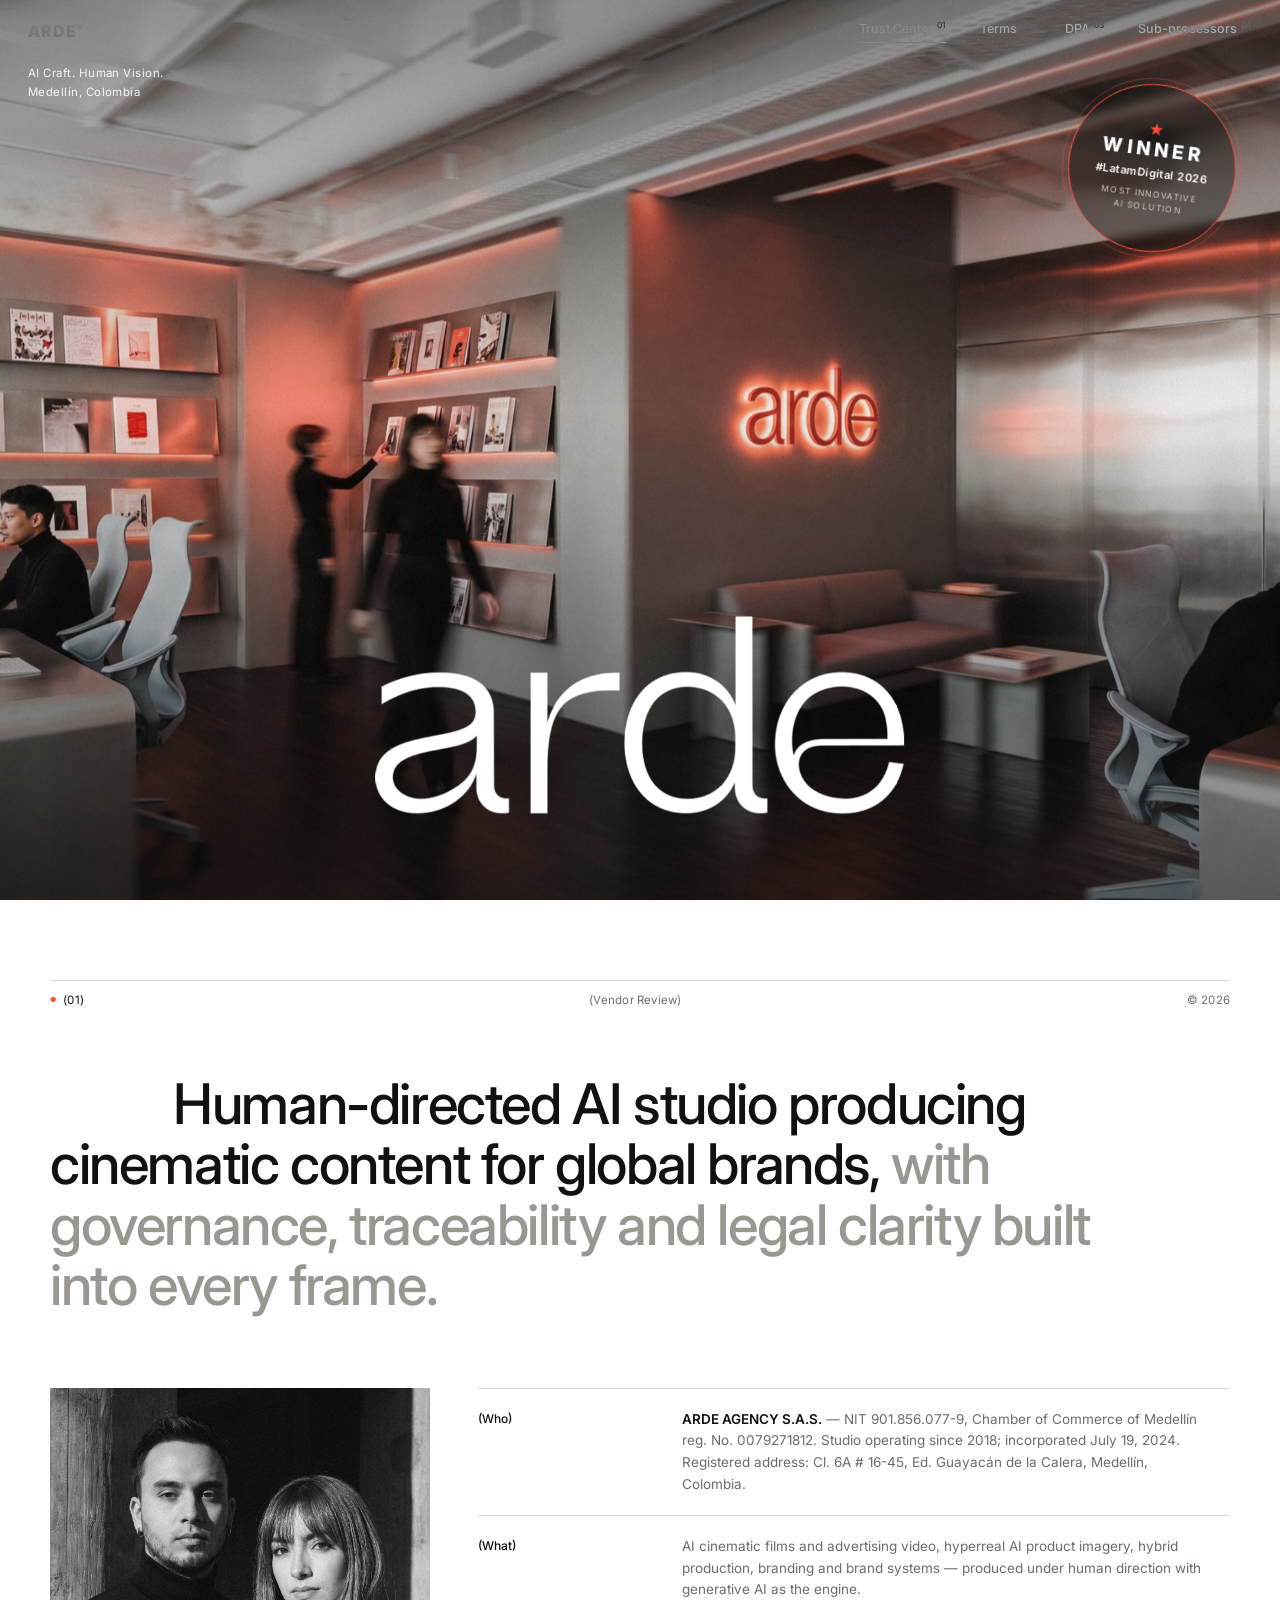
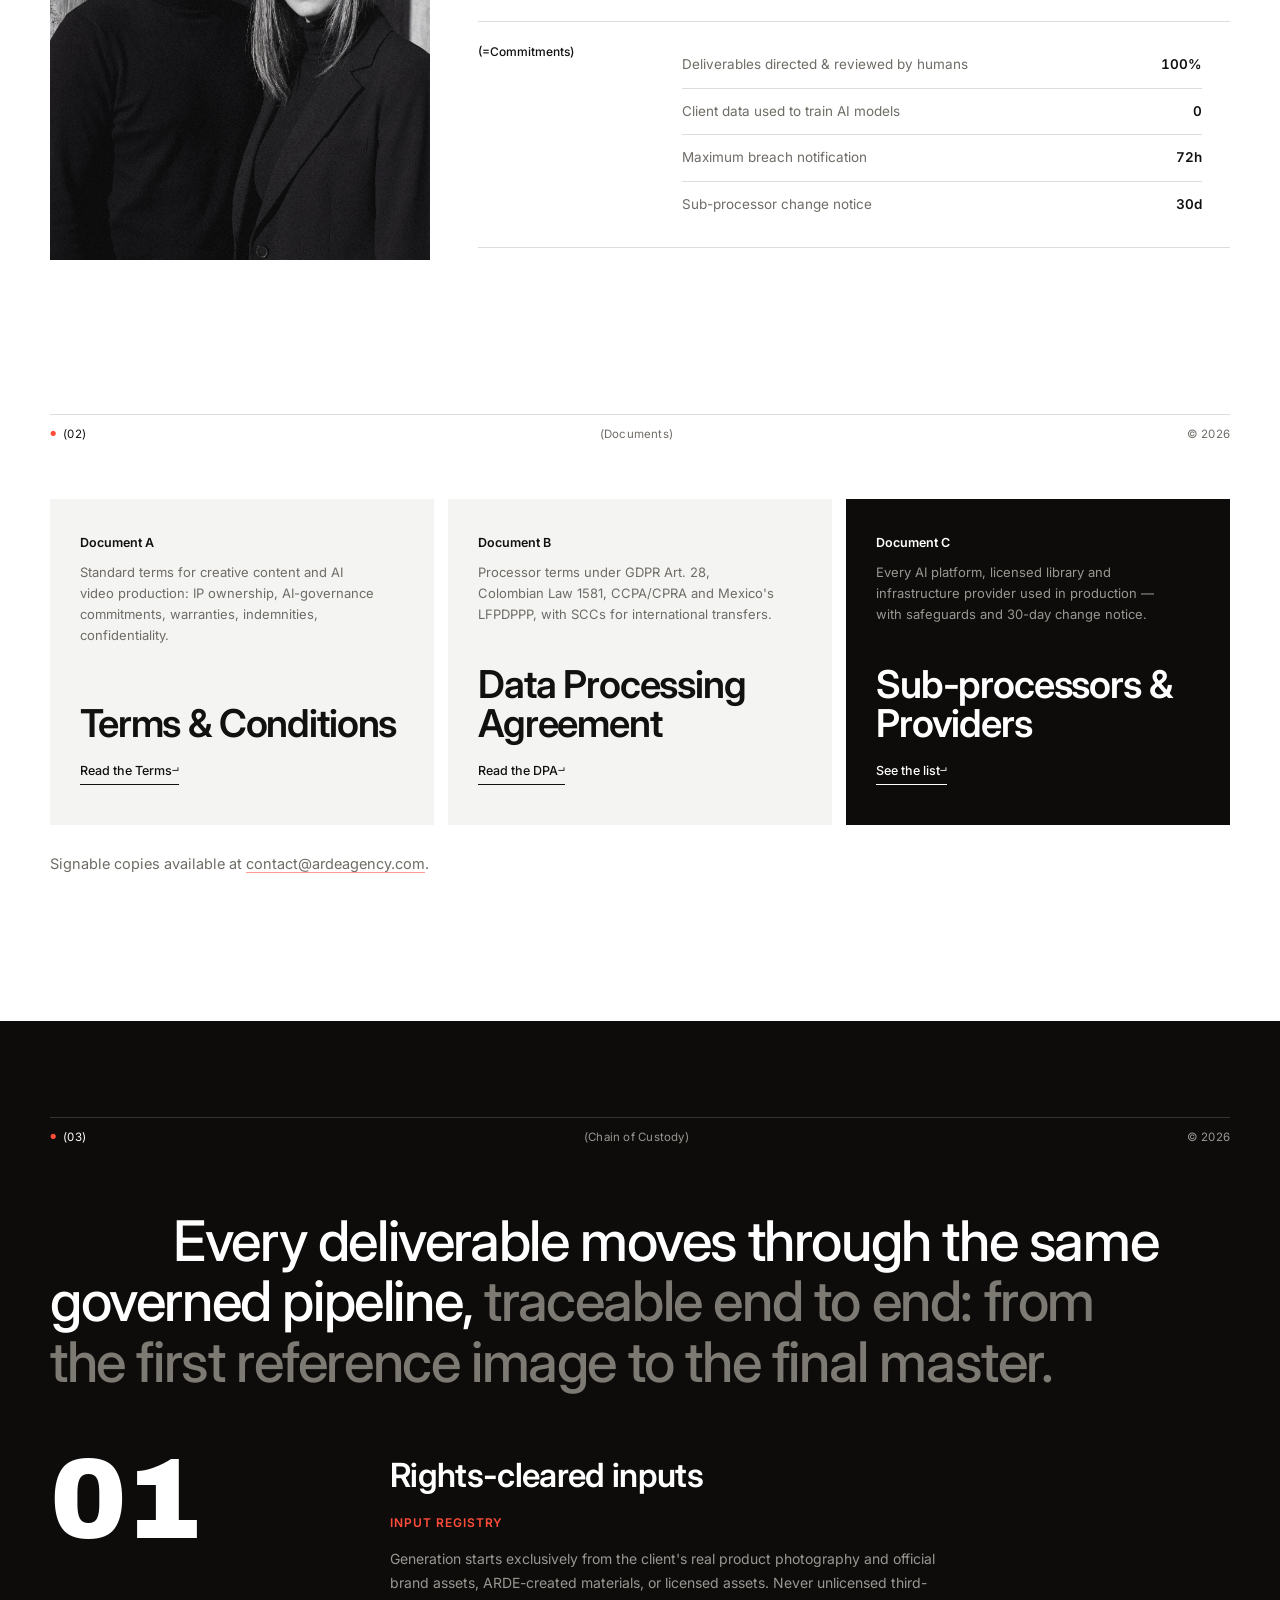
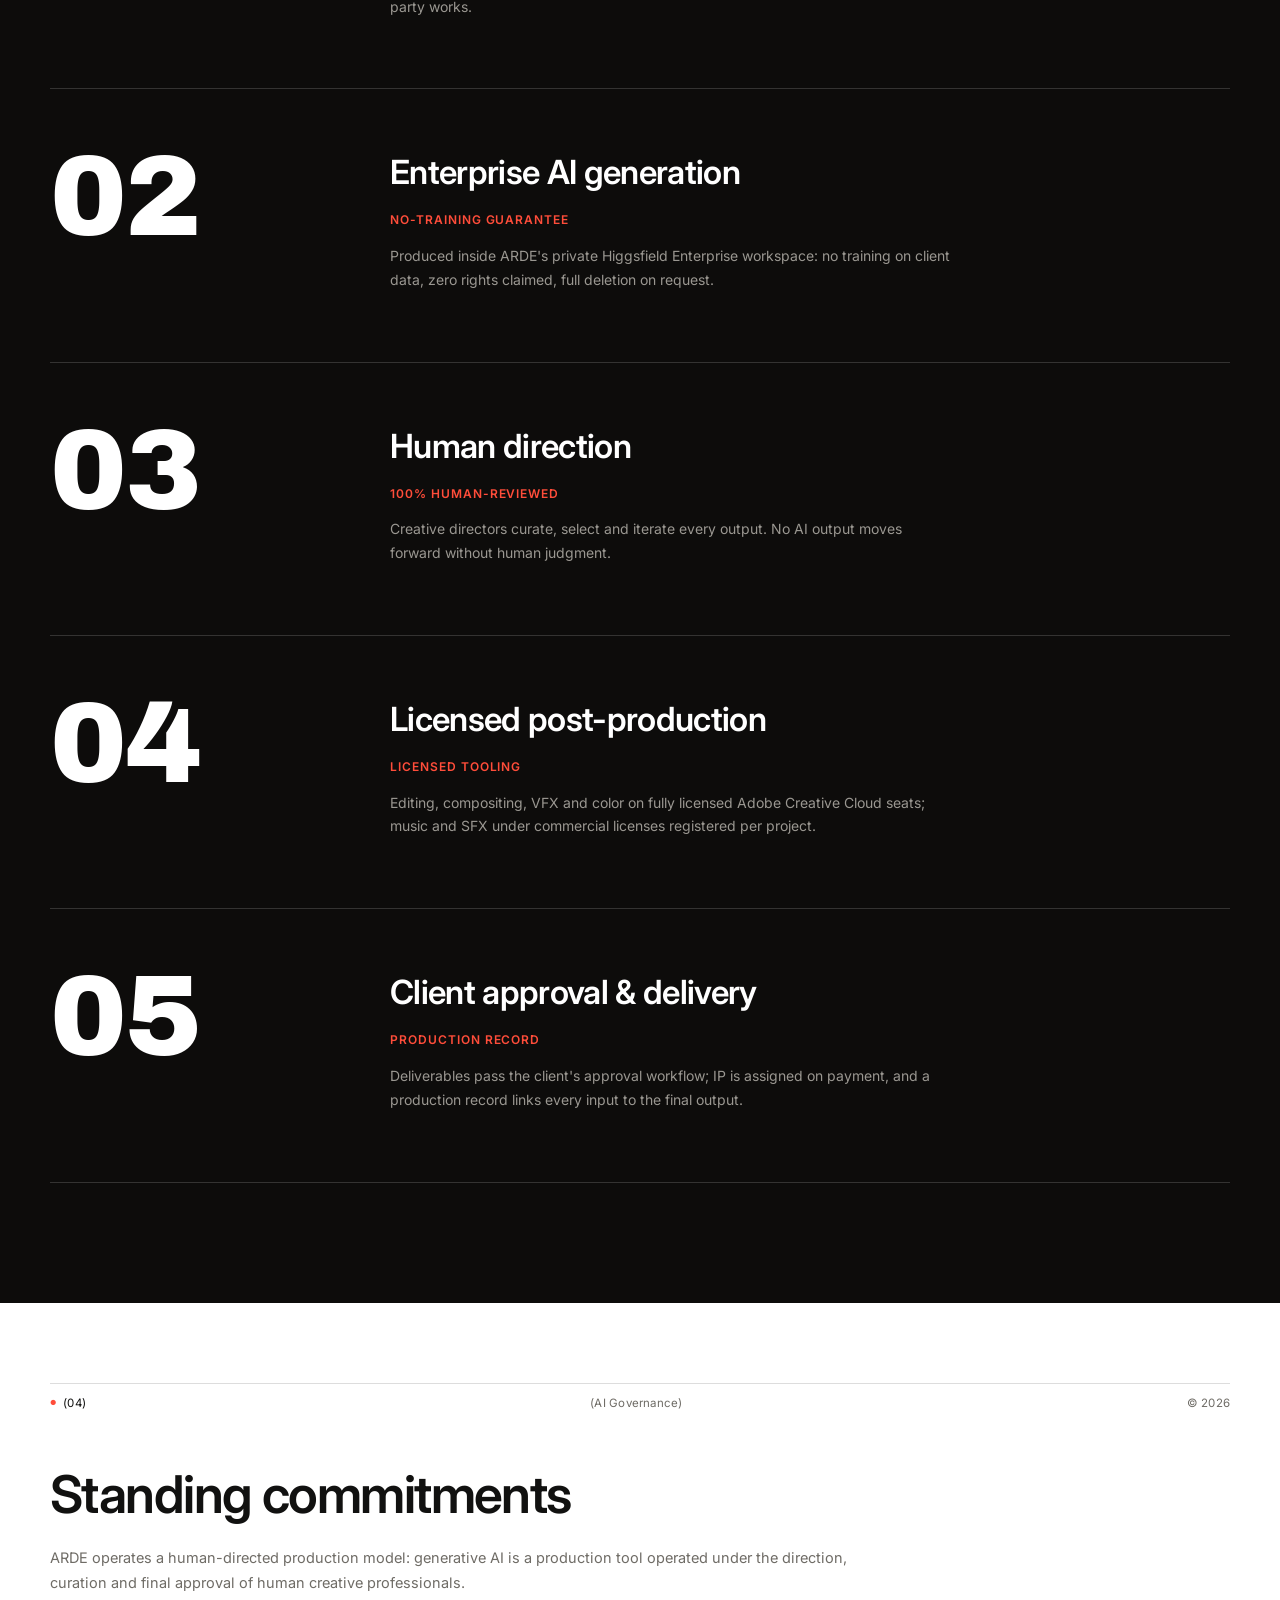
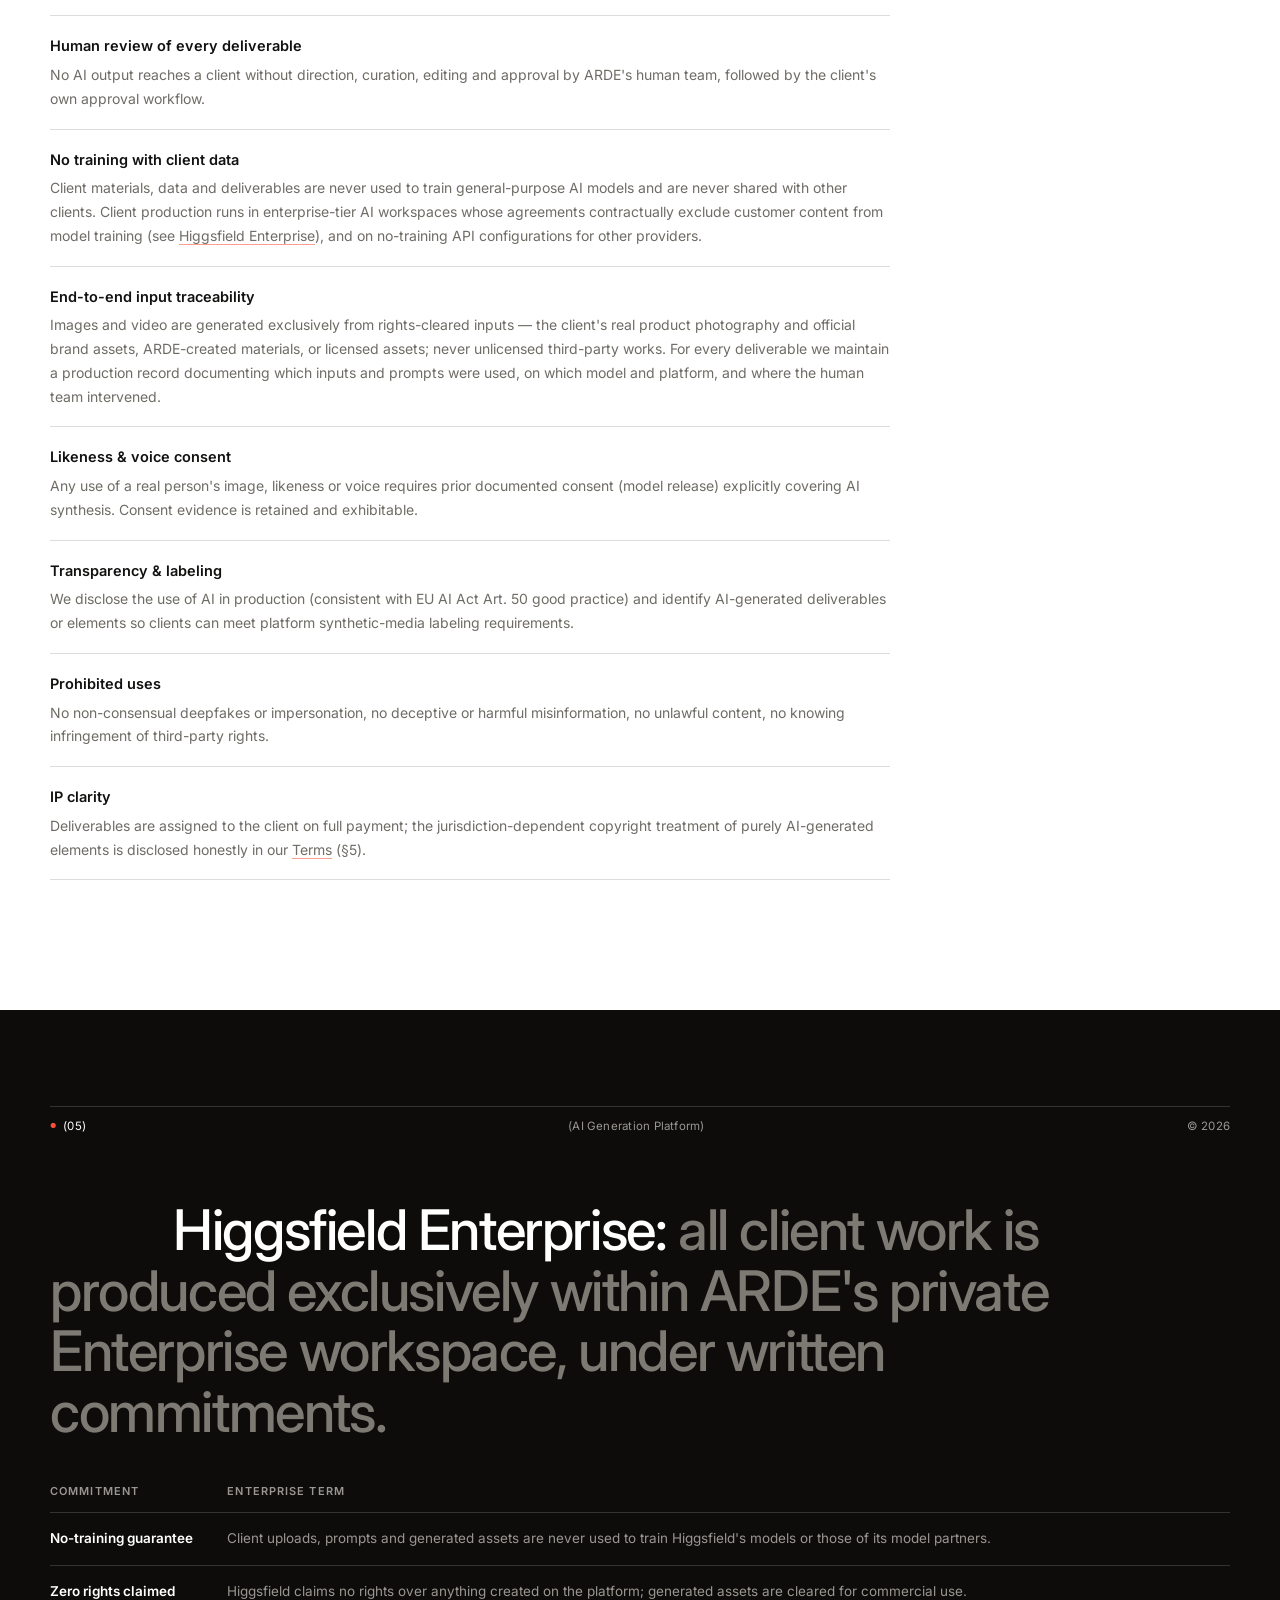
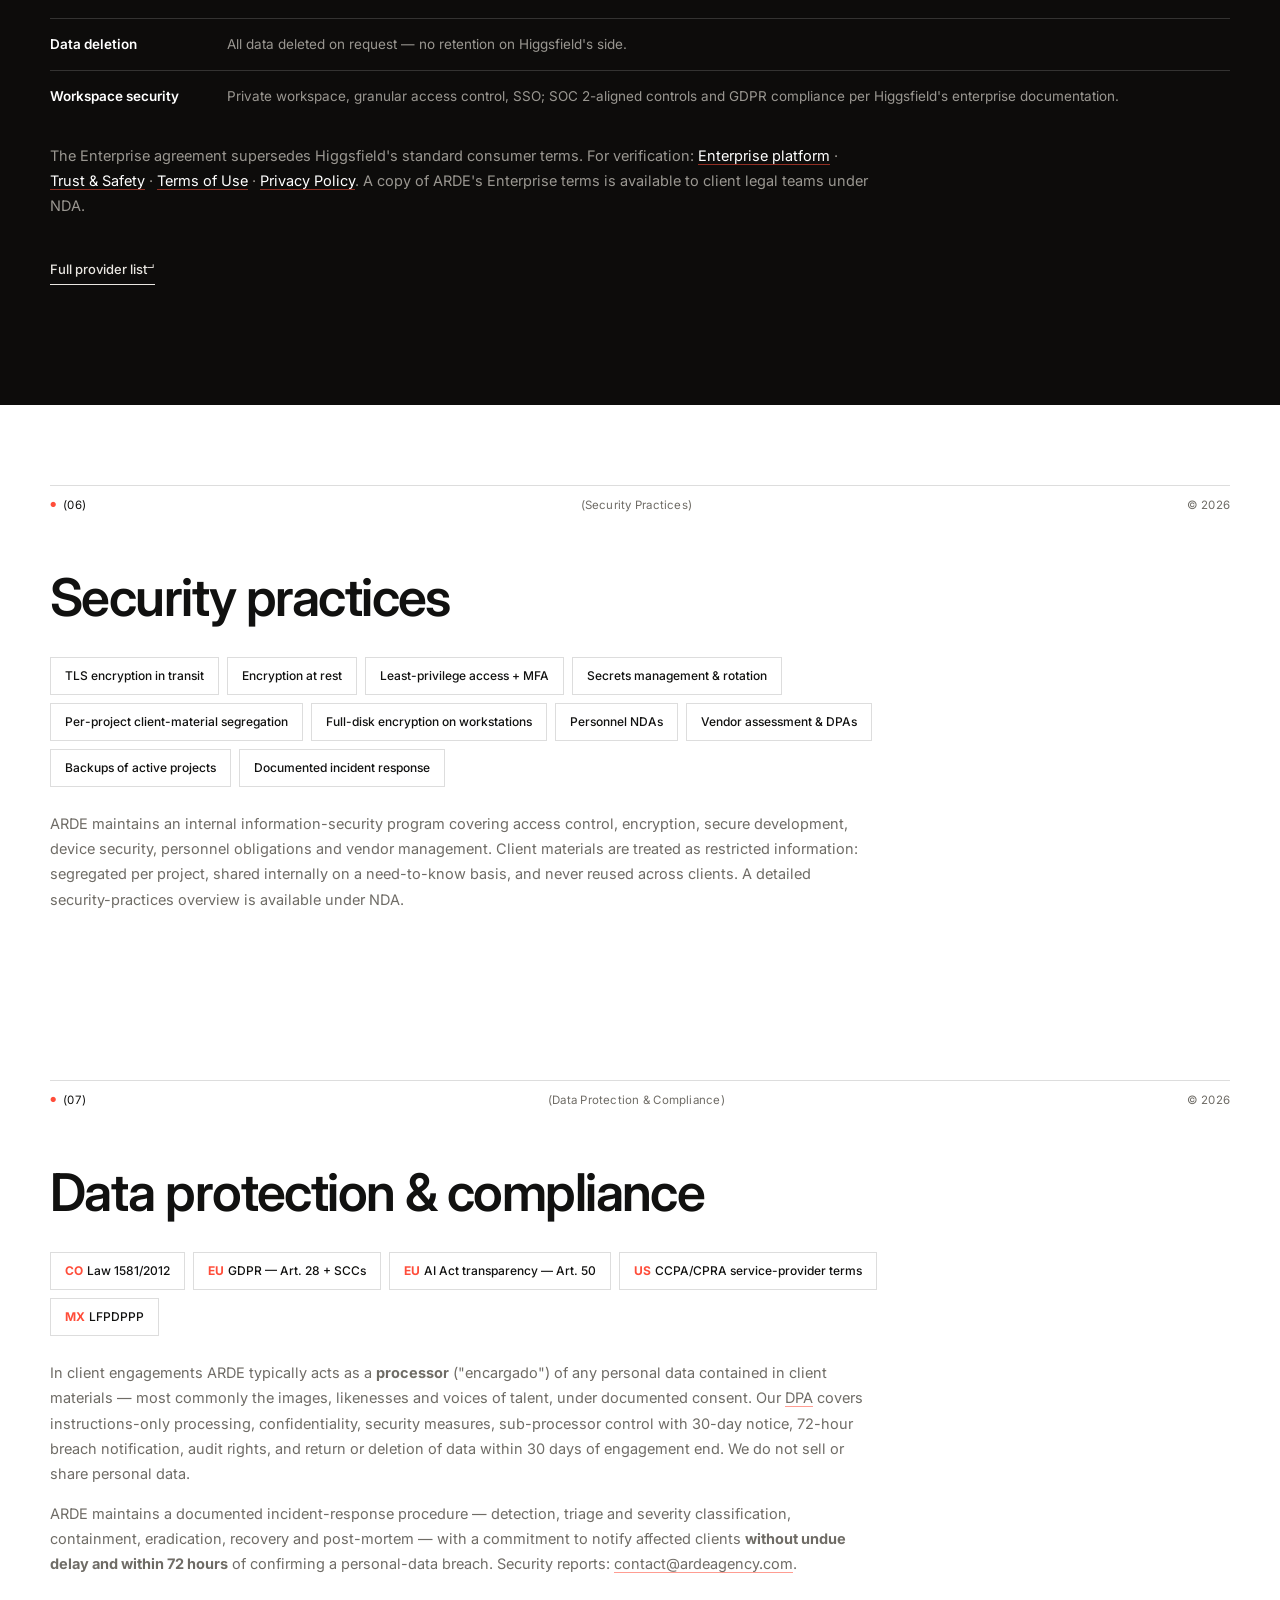
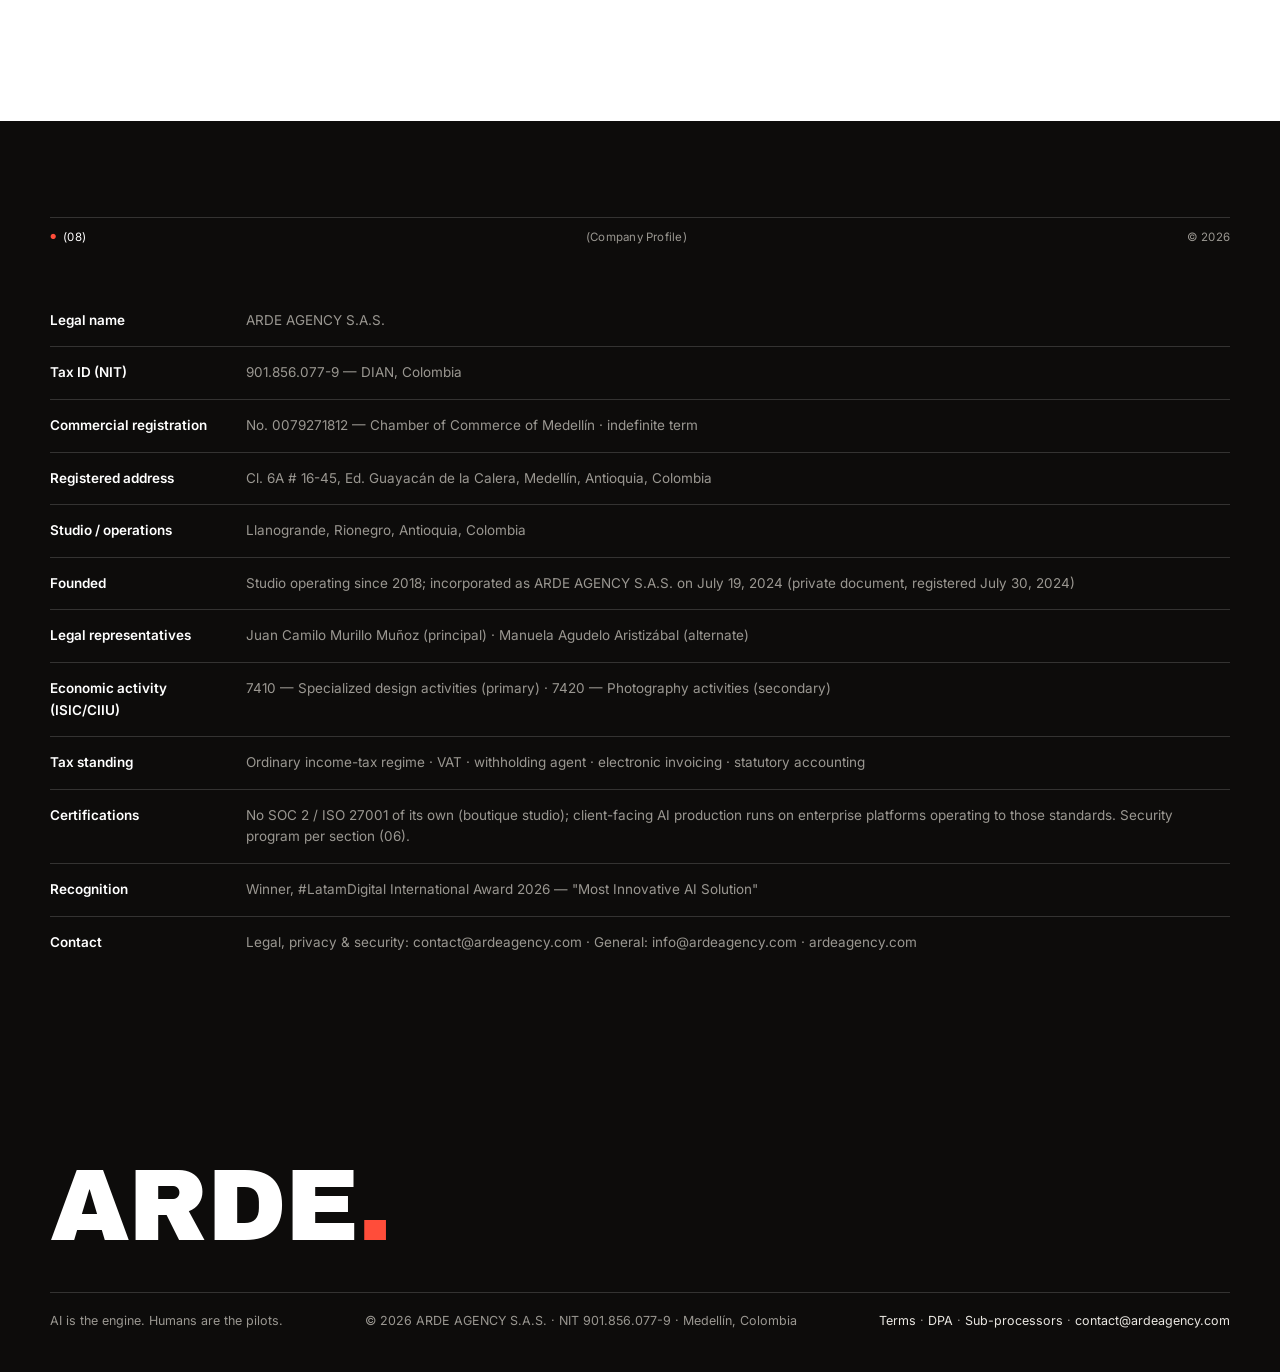
==== commit 421f8c40: "White logo file fix + circular Winner seal in hero Co-Authored-By: Claude Fable 5 <noreply@anthropic" ====
--- a/index.html
+++ b/index.html
@@ -13,7 +13,7 @@
 <link rel="preconnect" href="https://fonts.googleapis.com">
 <link rel="preconnect" href="https://fonts.gstatic.com" crossorigin>
 <link href="https://fonts.googleapis.com/css2?family=Archivo+Black&family=Inter:wght@400;500;600;800&display=swap" rel="stylesheet">
-<link rel="stylesheet" href="styles.css?v=fuel3">
+<link rel="stylesheet" href="styles.css?v=fuel4">
 </head>
 <body>
 
@@ -32,7 +32,12 @@
   <div class="photo" style="background-image:url('assets/hero-office.jpg')"></div>
   <div class="veil"></div>
   <div class="corner">AI Craft. Human Vision.<br>Medellín, Colombia</div>
-  <div class="corner-r"><b>Winner #LatamDigital 2026</b><span>Most Innovative AI Solution</span></div>
+  <div class="seal" aria-label="Winner — #LatamDigital International Award 2026, Most Innovative AI Solution">
+    <span class="s-star">★</span>
+    <span class="s-title">Winner</span>
+    <span class="s-sub">#LatamDigital 2026</span>
+    <span class="s-foot">Most Innovative<br>AI Solution</span>
+  </div>
   <img class="hero-logo" src="assets/arde-logo-white.png" alt="arde — Vendor Trust Center">
 </section>
 
--- a/styles.css
+++ b/styles.css
@@ -60,6 +60,19 @@
 .hero .corner-r{position:absolute;top:64px;right:28px;color:#fff;font-size:11.5px;text-align:right;line-height:1.5;opacity:.9}
 .hero .corner-r b{display:block;font-weight:600}
 .hero .corner-r span{color:#cfcac2}
+.hero .seal{
+  position:absolute;top:84px;right:44px;z-index:3;
+  width:168px;height:168px;border-radius:50%;
+  border:1.5px solid var(--fire);outline:1px solid rgba(255,77,58,.35);outline-offset:5px;
+  display:flex;flex-direction:column;align-items:center;justify-content:center;gap:3px;
+  text-align:center;color:#fff;transform:rotate(7deg);
+  background:rgba(13,12,11,.42);backdrop-filter:blur(5px);-webkit-backdrop-filter:blur(5px);
+}
+.hero .seal .s-star{color:var(--fire);font-size:15px;line-height:1}
+.hero .seal .s-title{font-weight:800;font-size:19px;letter-spacing:.22em;text-transform:uppercase;line-height:1.1}
+.hero .seal .s-sub{font-size:11px;font-weight:600;color:#fff;letter-spacing:.04em}
+.hero .seal .s-foot{font-size:8.5px;letter-spacing:.16em;text-transform:uppercase;color:#cfcac2;line-height:1.5;margin-top:3px}
+@media(max-width:760px){.hero .seal{width:128px;height:128px;top:76px;right:20px}.hero .seal .s-title{font-size:15px}.hero .seal .s-foot{font-size:7.5px}}
 .hero .hero-logo{
   position:relative;z-index:2;display:block;
   width:clamp(220px,42vw,640px);height:auto;
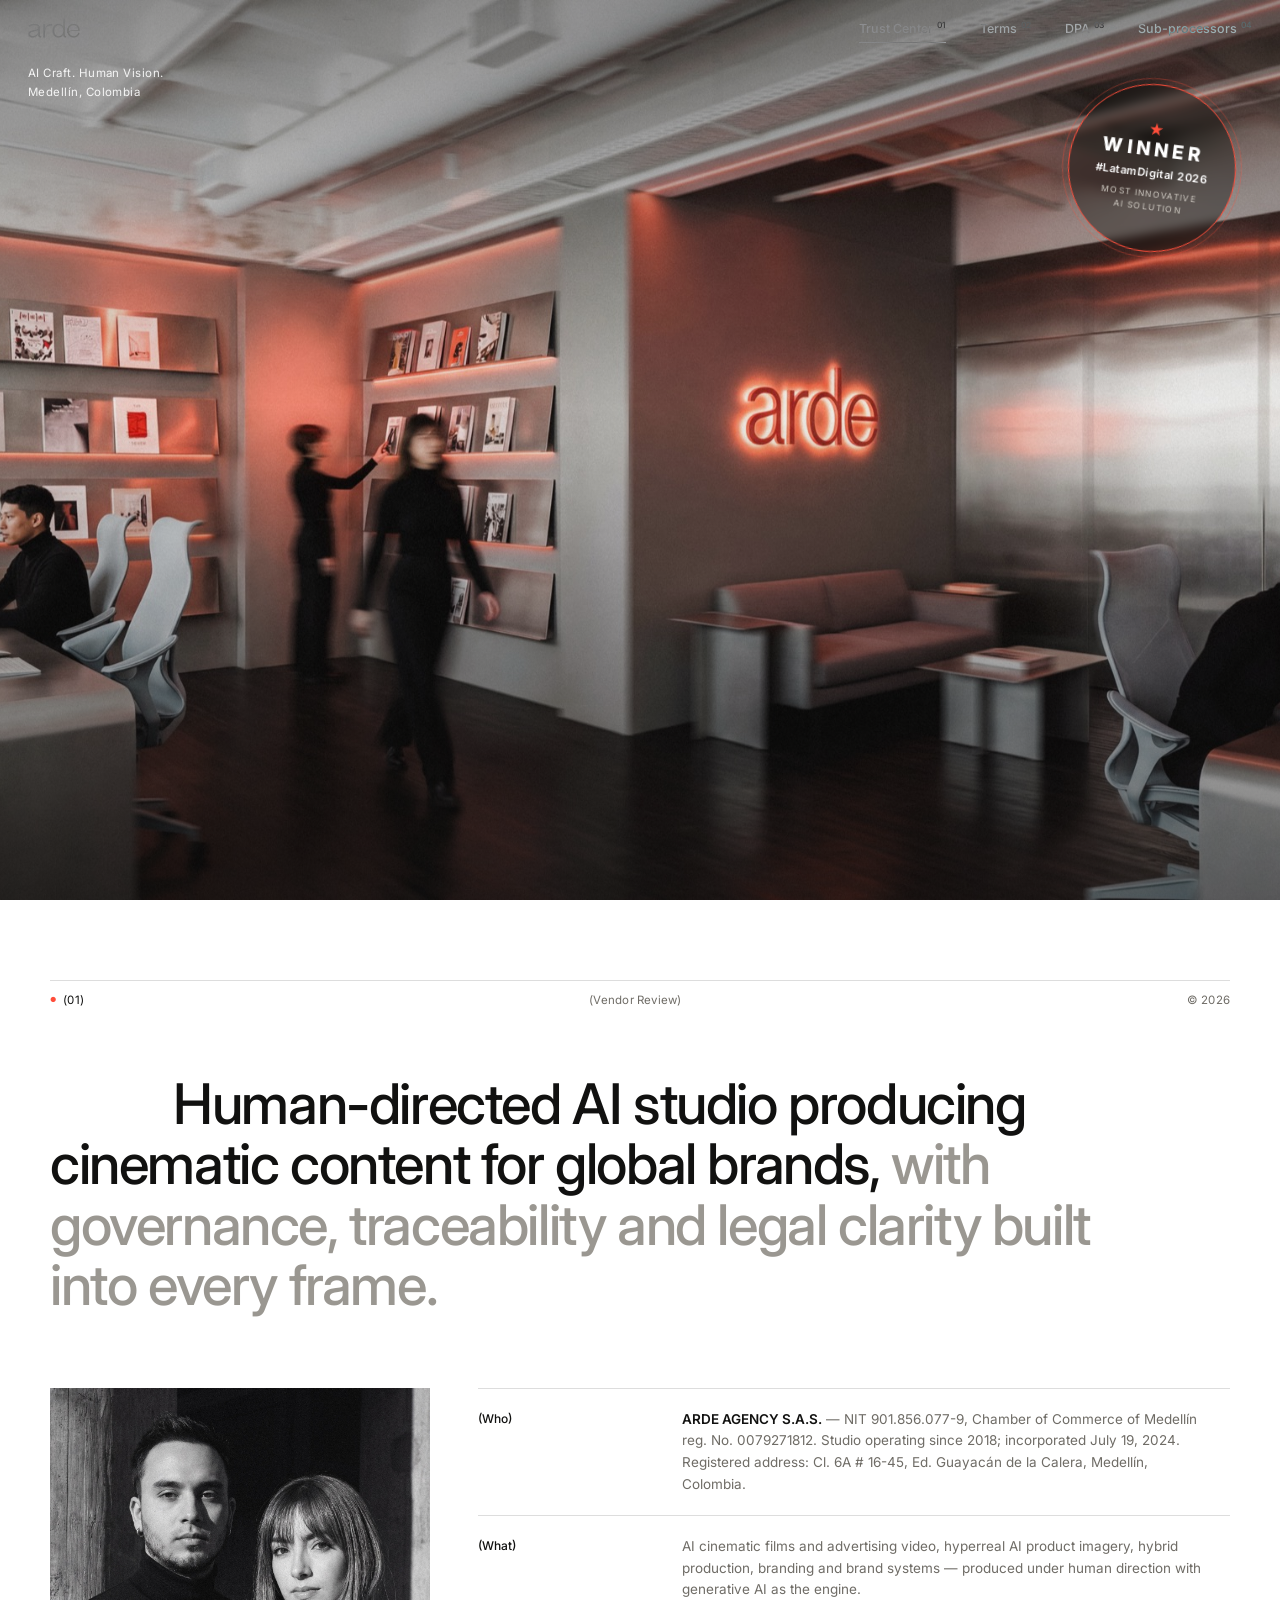
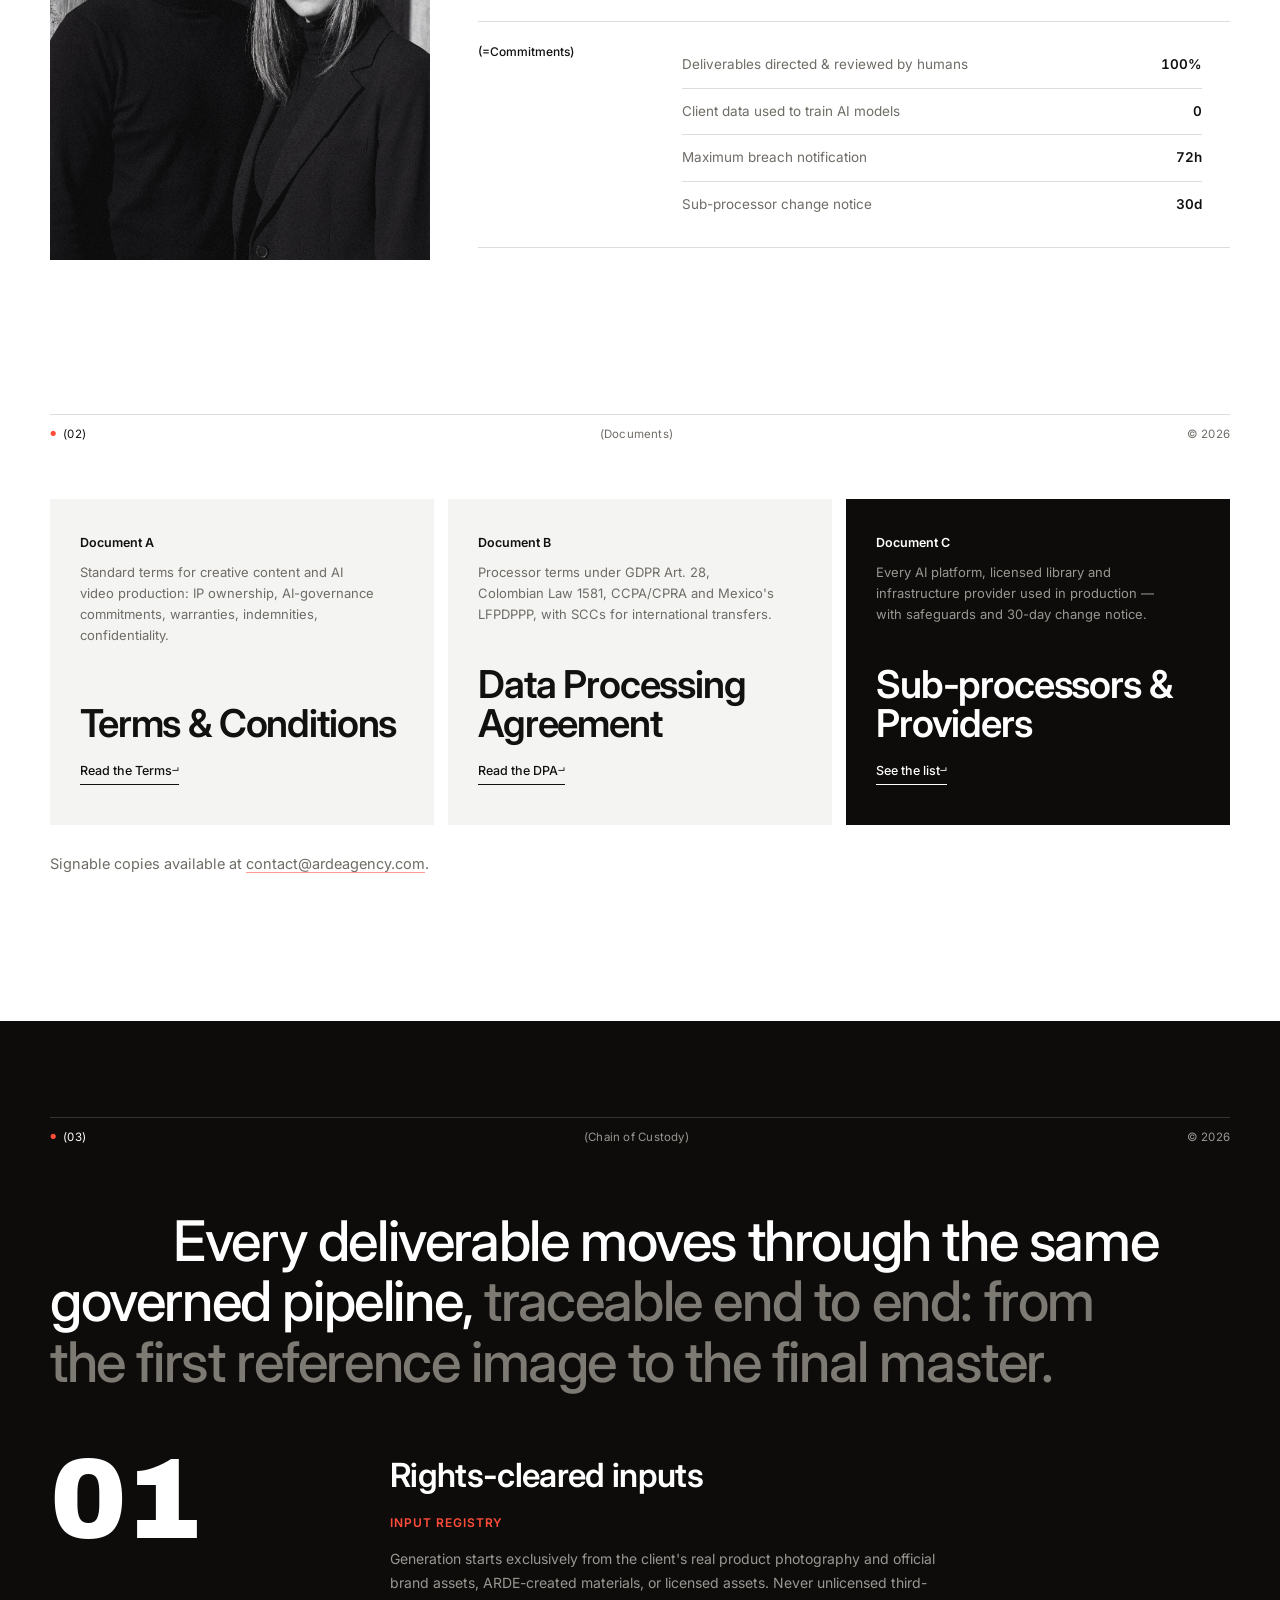
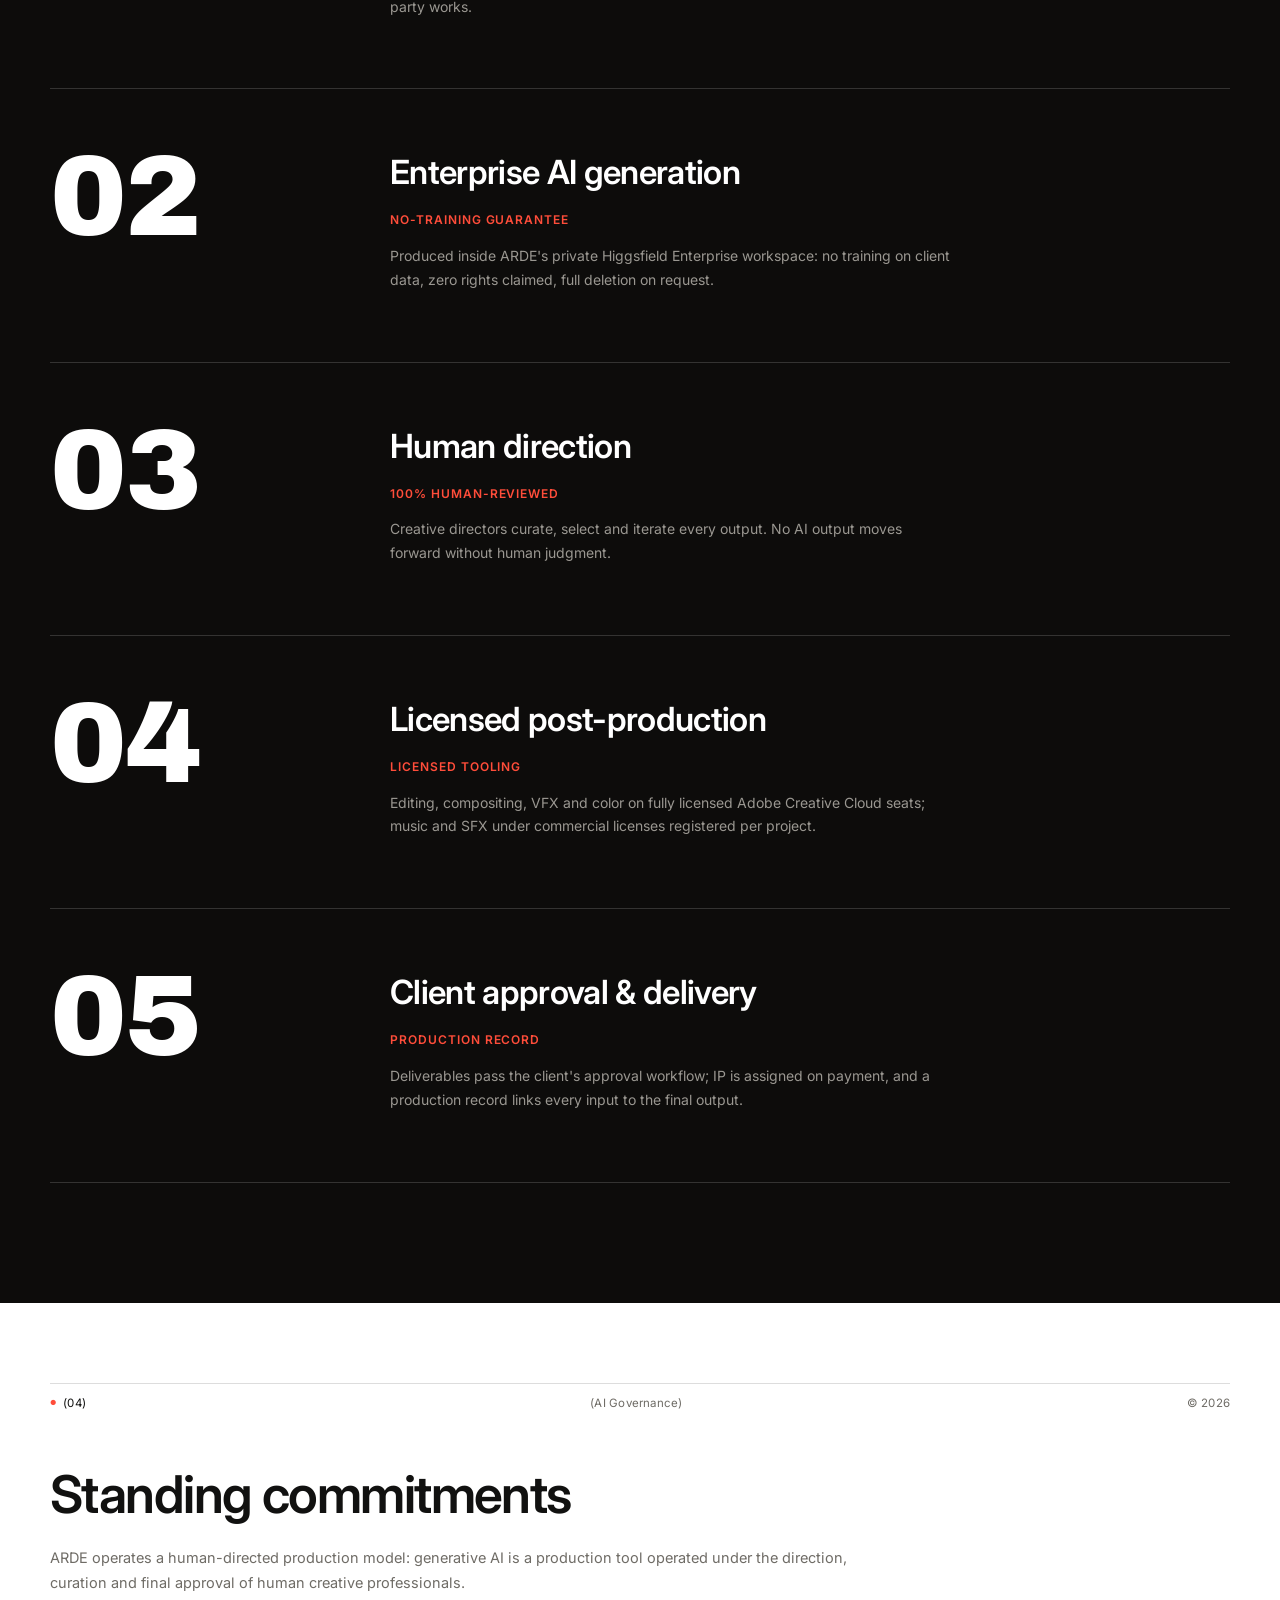
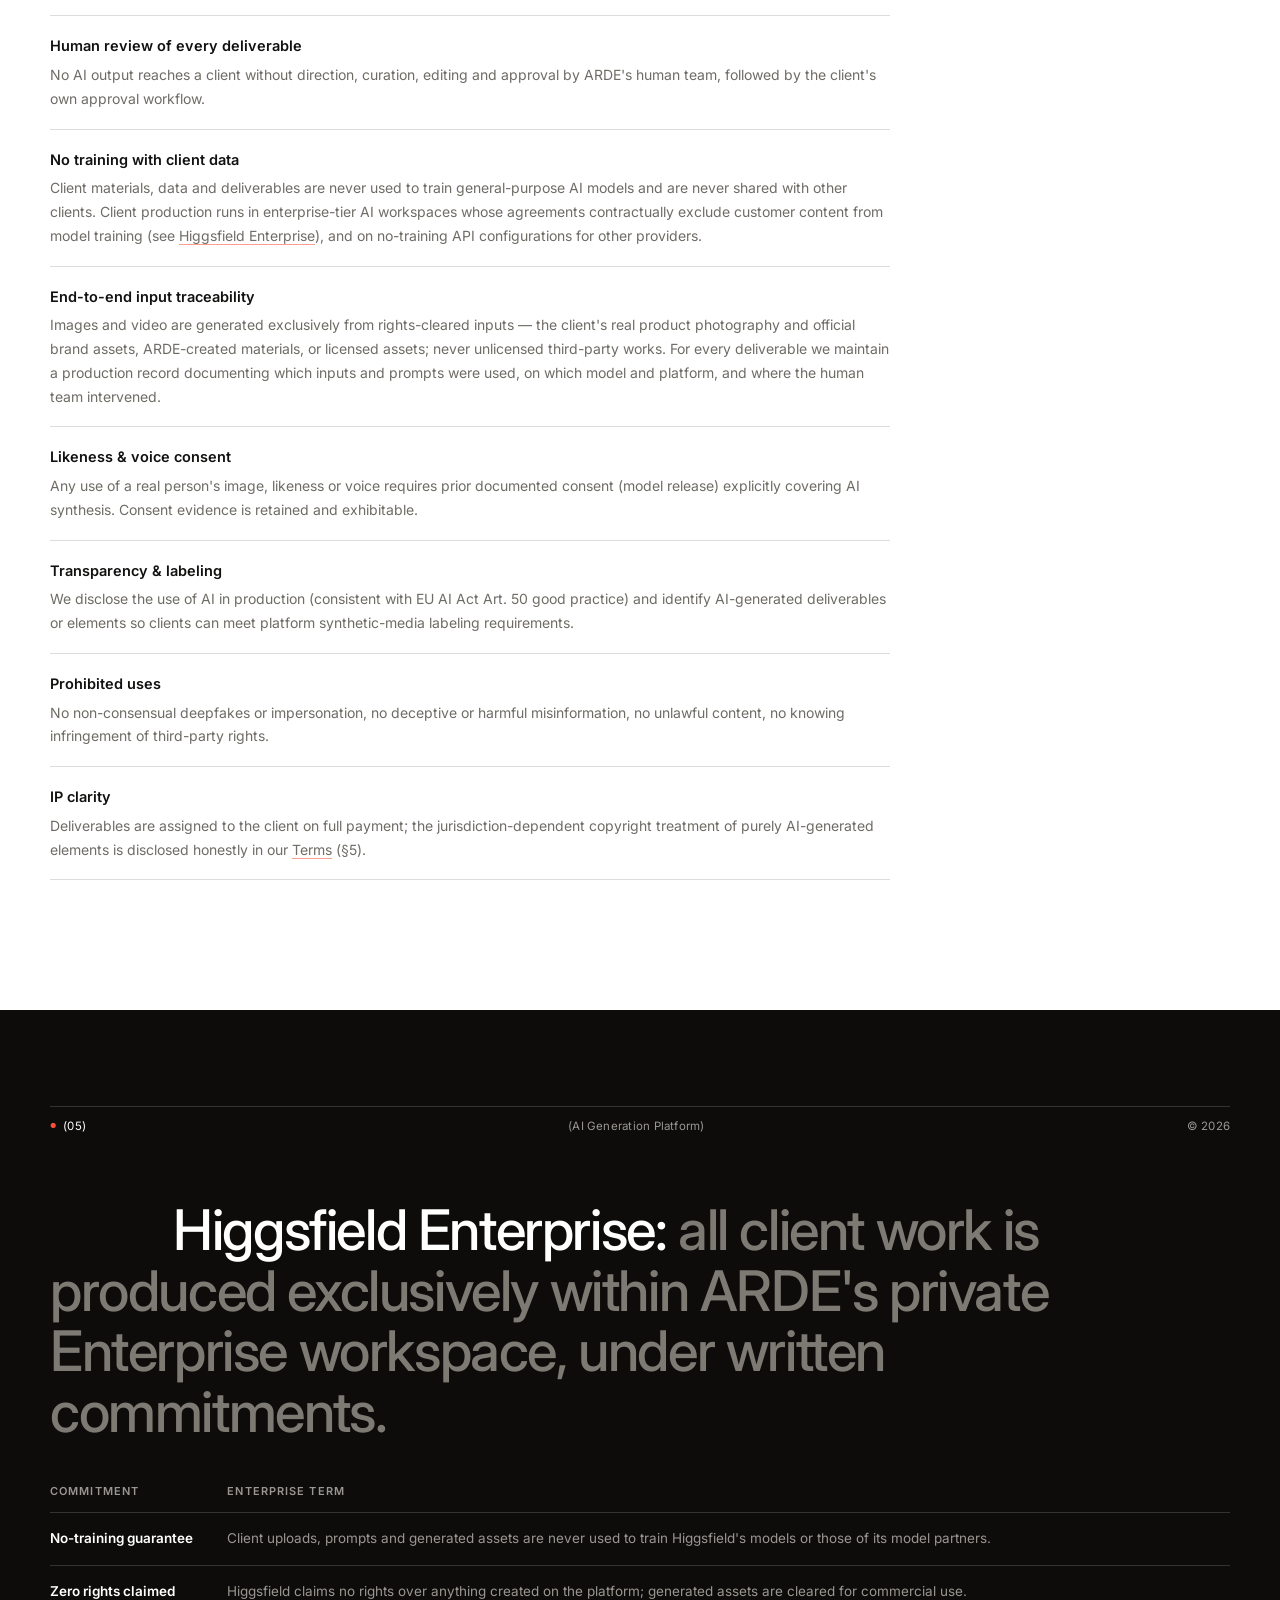
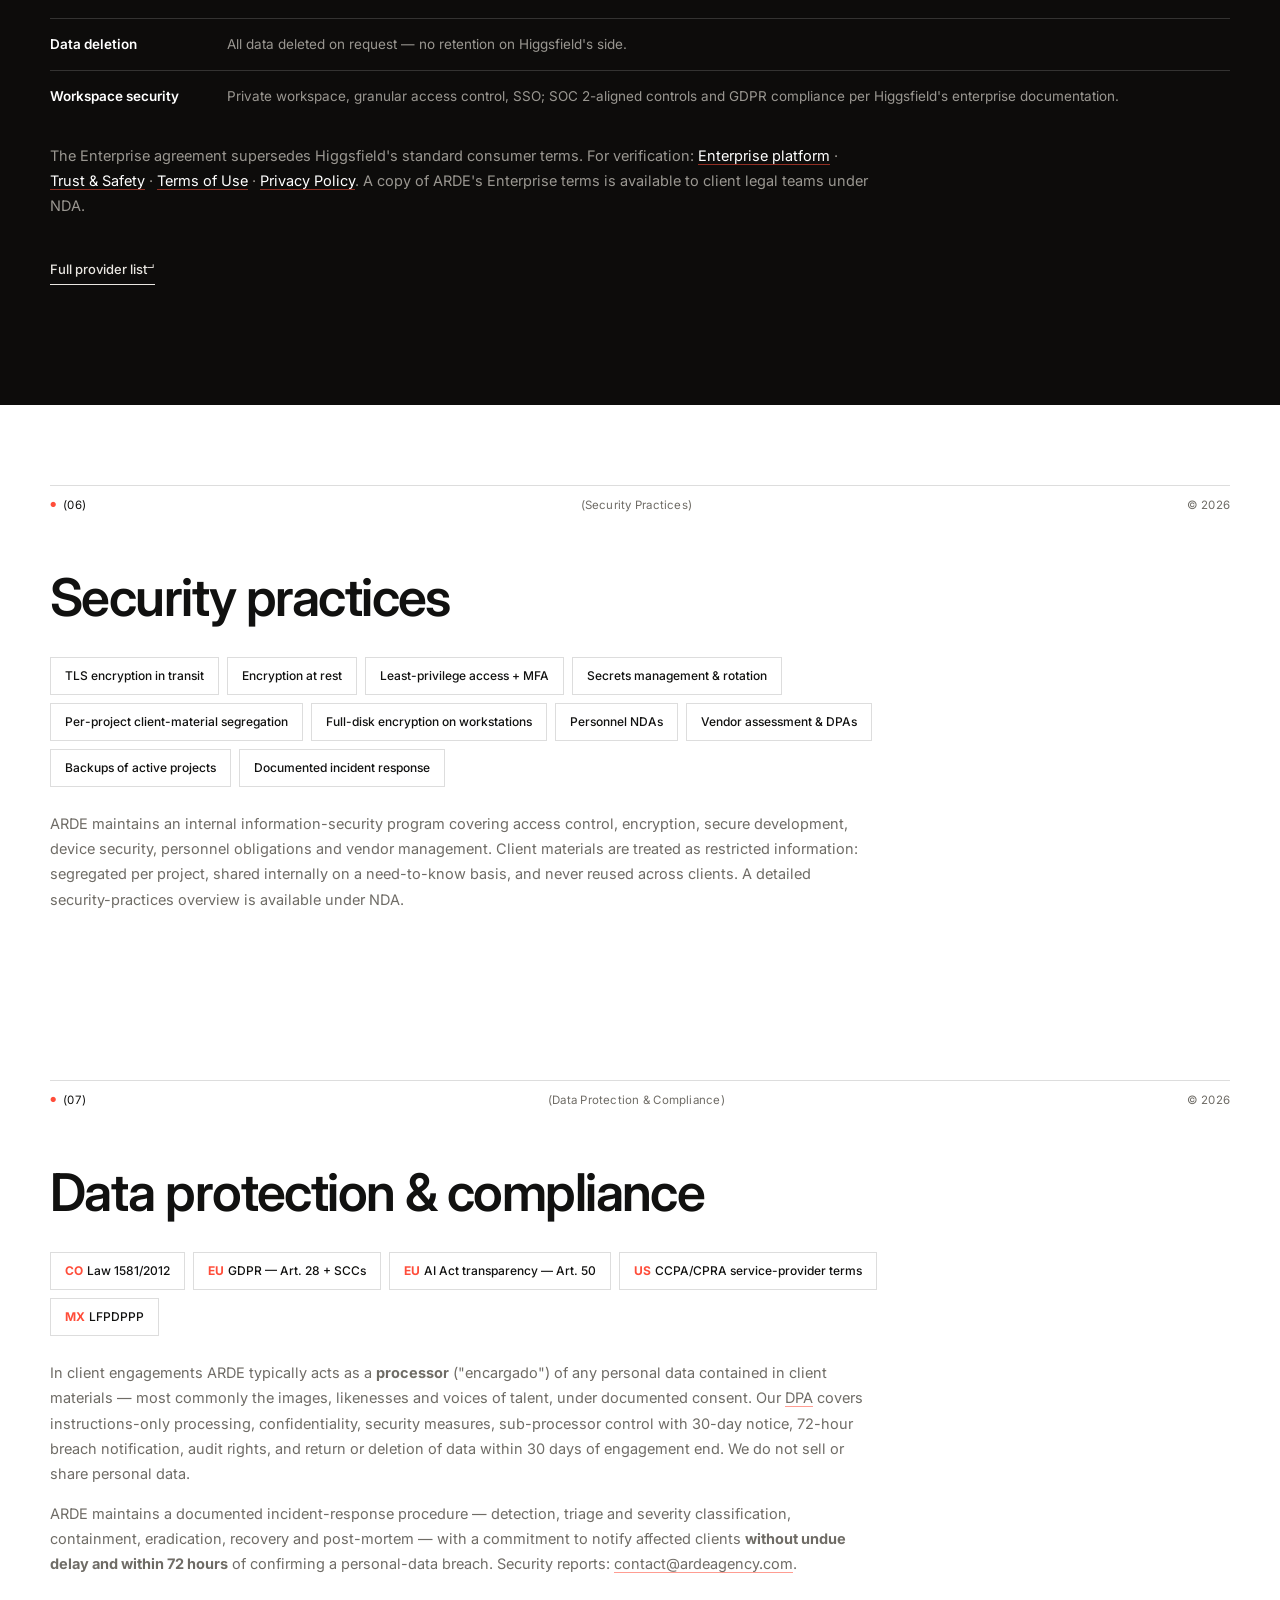
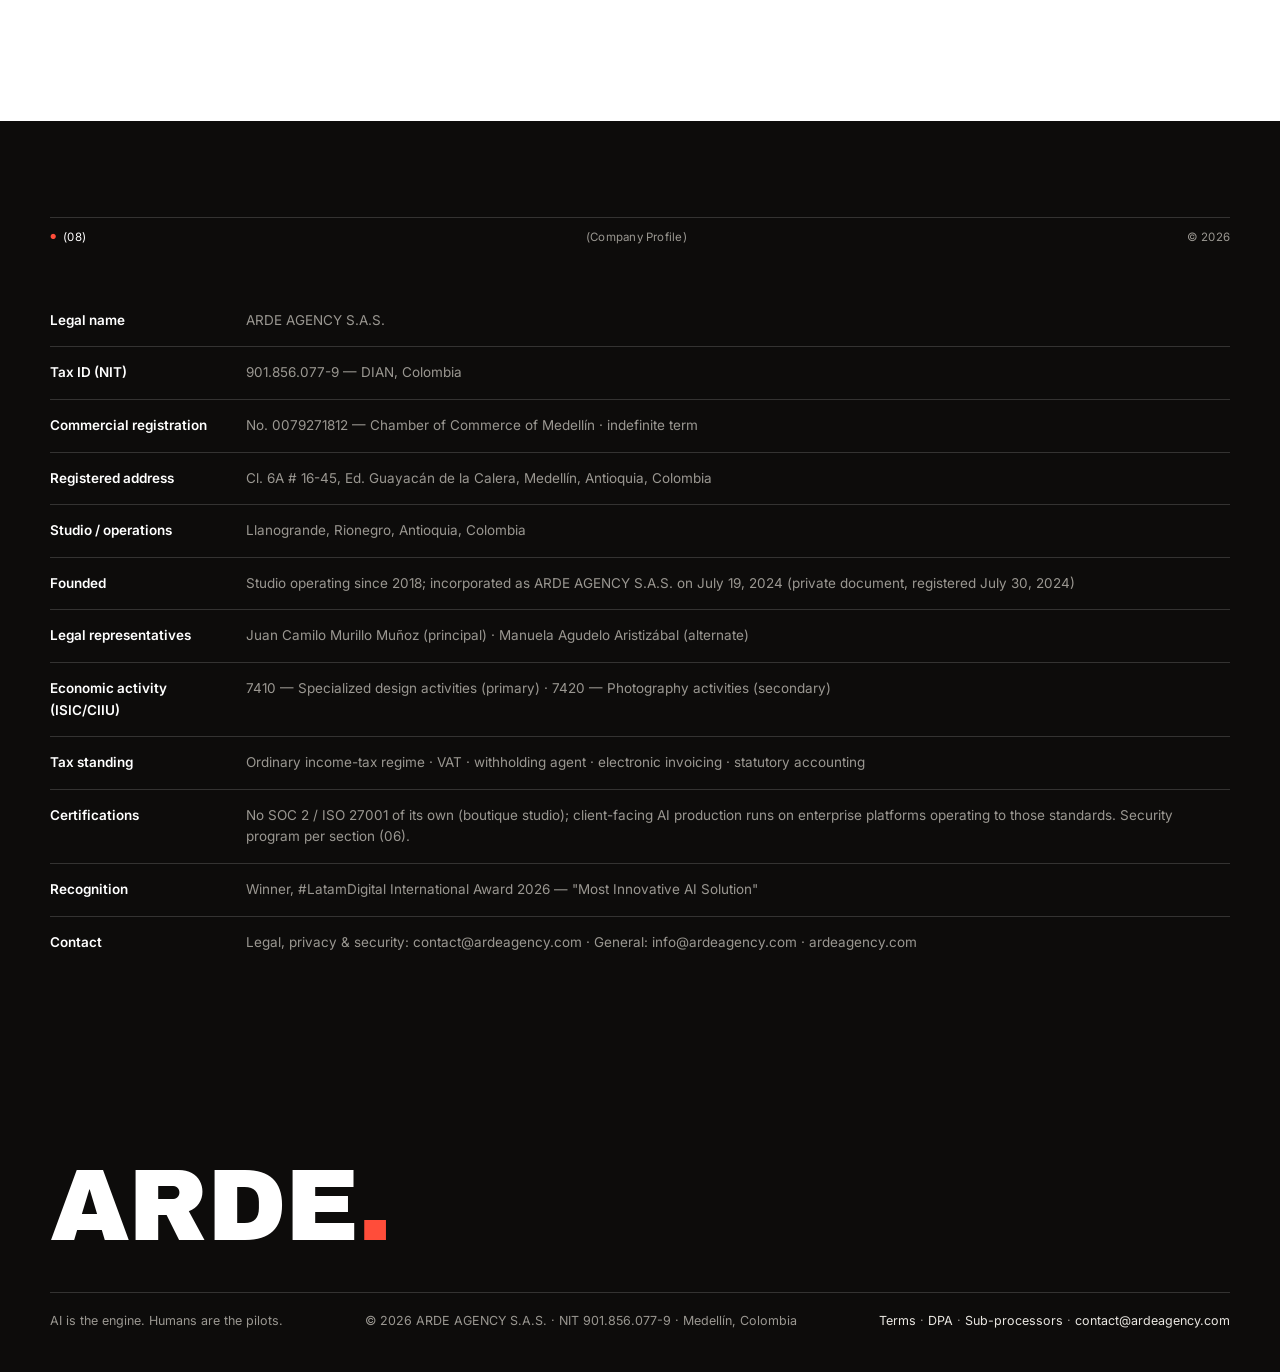
==== commit c2a1808d: "arde logo in header top-left, clean hero Co-Authored-By: Claude Fable 5 <noreply@anthropic.com>" ====
--- a/index.html
+++ b/index.html
@@ -13,12 +13,12 @@
 <link rel="preconnect" href="https://fonts.googleapis.com">
 <link rel="preconnect" href="https://fonts.gstatic.com" crossorigin>
 <link href="https://fonts.googleapis.com/css2?family=Archivo+Black&family=Inter:wght@400;500;600;800&display=swap" rel="stylesheet">
-<link rel="stylesheet" href="styles.css?v=fuel4">
+<link rel="stylesheet" href="styles.css?v=fuel5">
 </head>
 <body>
 
 <header class="site-header">
-  <a class="brand" href="index.html"><span class="logo">arde<sup>®</sup></span></a>
+  <a class="brand" href="index.html"><img class="logo-img" src="assets/arde-logo-white.png?v=2" alt="arde"></a>
   <nav class="site-nav">
     <a href="index.html" class="active">Trust Center<sup>01</sup></a>
     <a href="terms.html">Terms<sup>02</sup></a>
@@ -38,7 +38,6 @@
     <span class="s-sub">#LatamDigital 2026</span>
     <span class="s-foot">Most Innovative<br>AI Solution</span>
   </div>
-  <img class="hero-logo" src="assets/arde-logo-white.png" alt="arde — Vendor Trust Center">
 </section>
 
 <main>
--- a/styles.css
+++ b/styles.css
@@ -44,8 +44,7 @@
 }
 .site-header a{pointer-events:auto}
 .brand{display:flex;align-items:baseline;gap:6px;text-decoration:none;color:#fff}
-.brand .logo{font-weight:800;font-size:16px;letter-spacing:.06em;text-transform:uppercase}
-.brand .logo sup{font-size:8px;font-weight:600}
+.brand .logo-img{height:20px;width:auto;display:block}
 .site-nav{display:flex;gap:34px}
 .site-nav a{color:#fff;text-decoration:none;font-size:12.5px;font-weight:500}
 .site-nav a sup{font-size:8.5px;color:#bbb;margin-left:4px}
@@ -73,13 +72,9 @@
 .hero .seal .s-sub{font-size:11px;font-weight:600;color:#fff;letter-spacing:.04em}
 .hero .seal .s-foot{font-size:8.5px;letter-spacing:.16em;text-transform:uppercase;color:#cfcac2;line-height:1.5;margin-top:3px}
 @media(max-width:760px){.hero .seal{width:128px;height:128px;top:76px;right:20px}.hero .seal .s-title{font-size:15px}.hero .seal .s-foot{font-size:7.5px}}
-.hero .hero-logo{
-  position:relative;z-index:2;display:block;
-  width:clamp(220px,42vw,640px);height:auto;
-  margin:0 auto 9vh;
-}
+
 @keyframes rise{from{opacity:0;transform:translateY(30px)}to{opacity:1;transform:none}}
-.hero .hero-logo{animation:rise 1s cubic-bezier(.2,.7,.2,1) both .1s}
+
 
 /* ---------- Bands & diagonal cuts ---------- */
 .band{padding:80px 28px 130px}
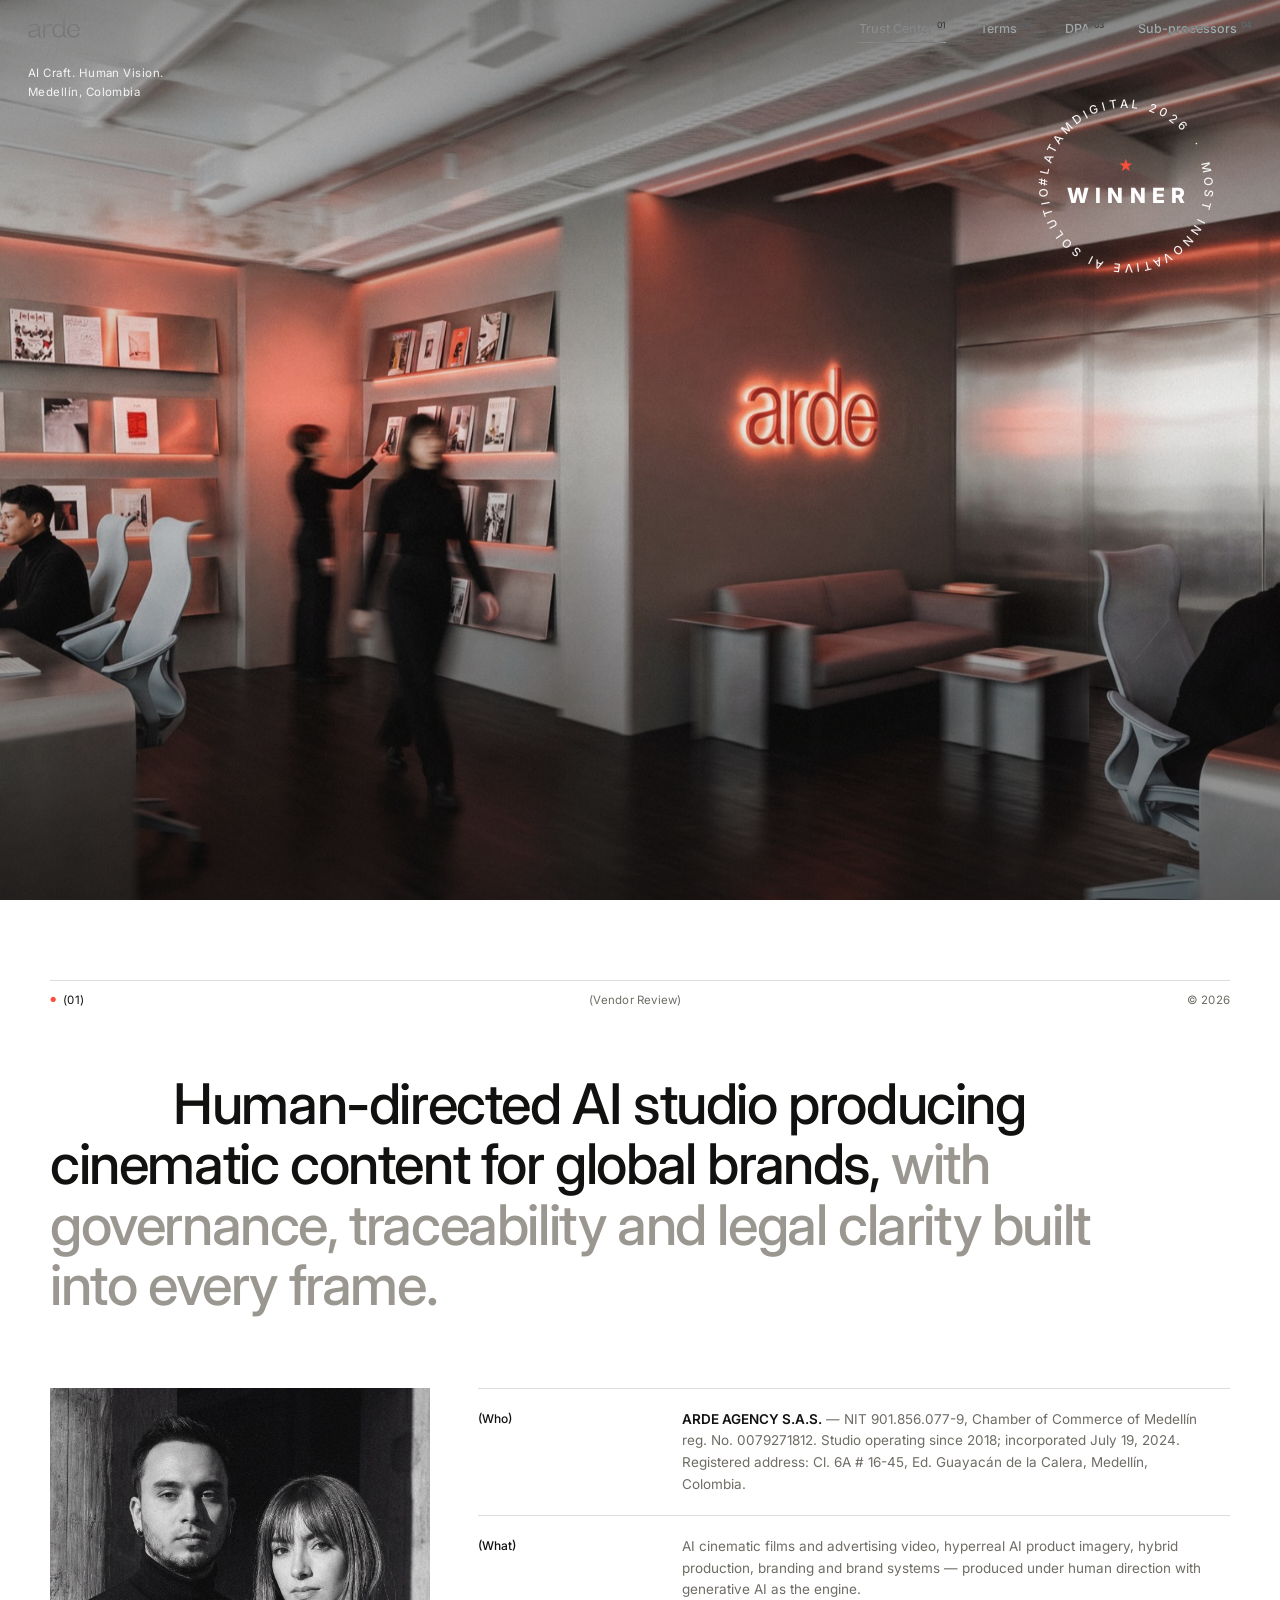
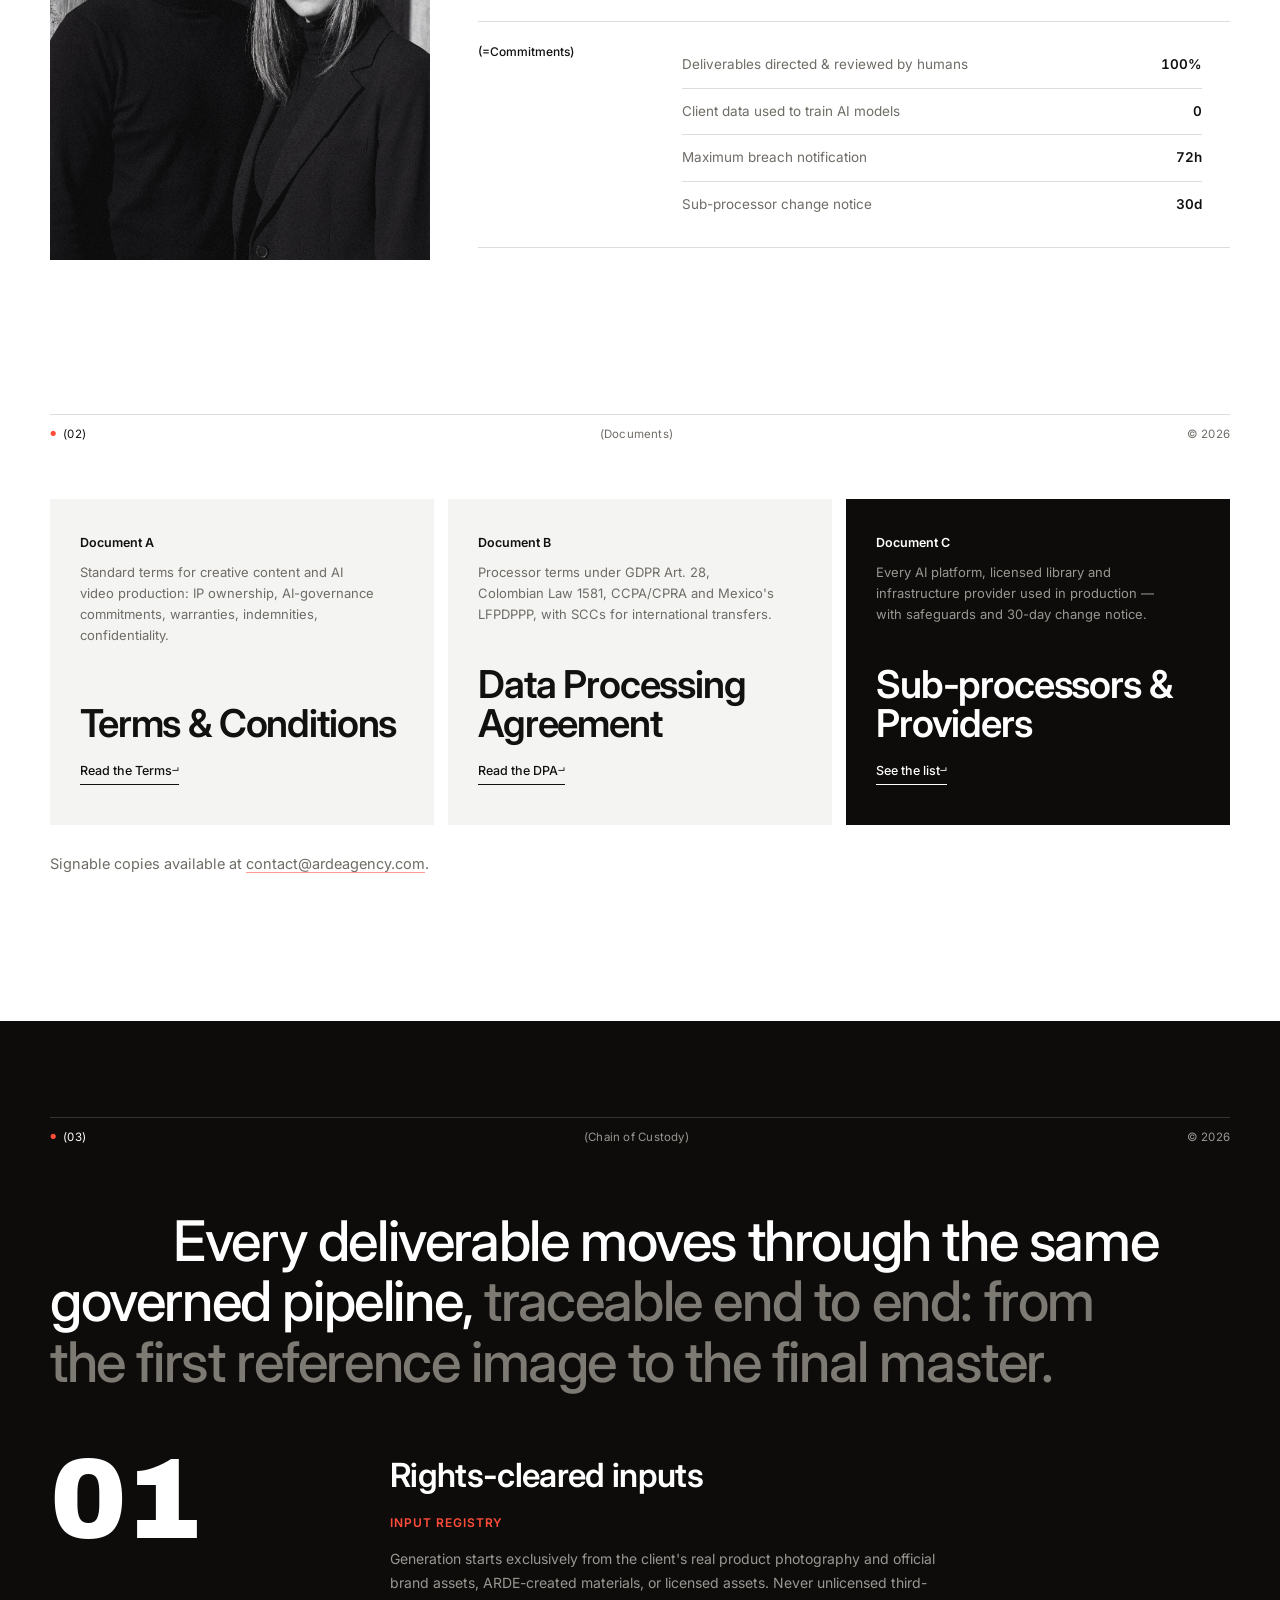
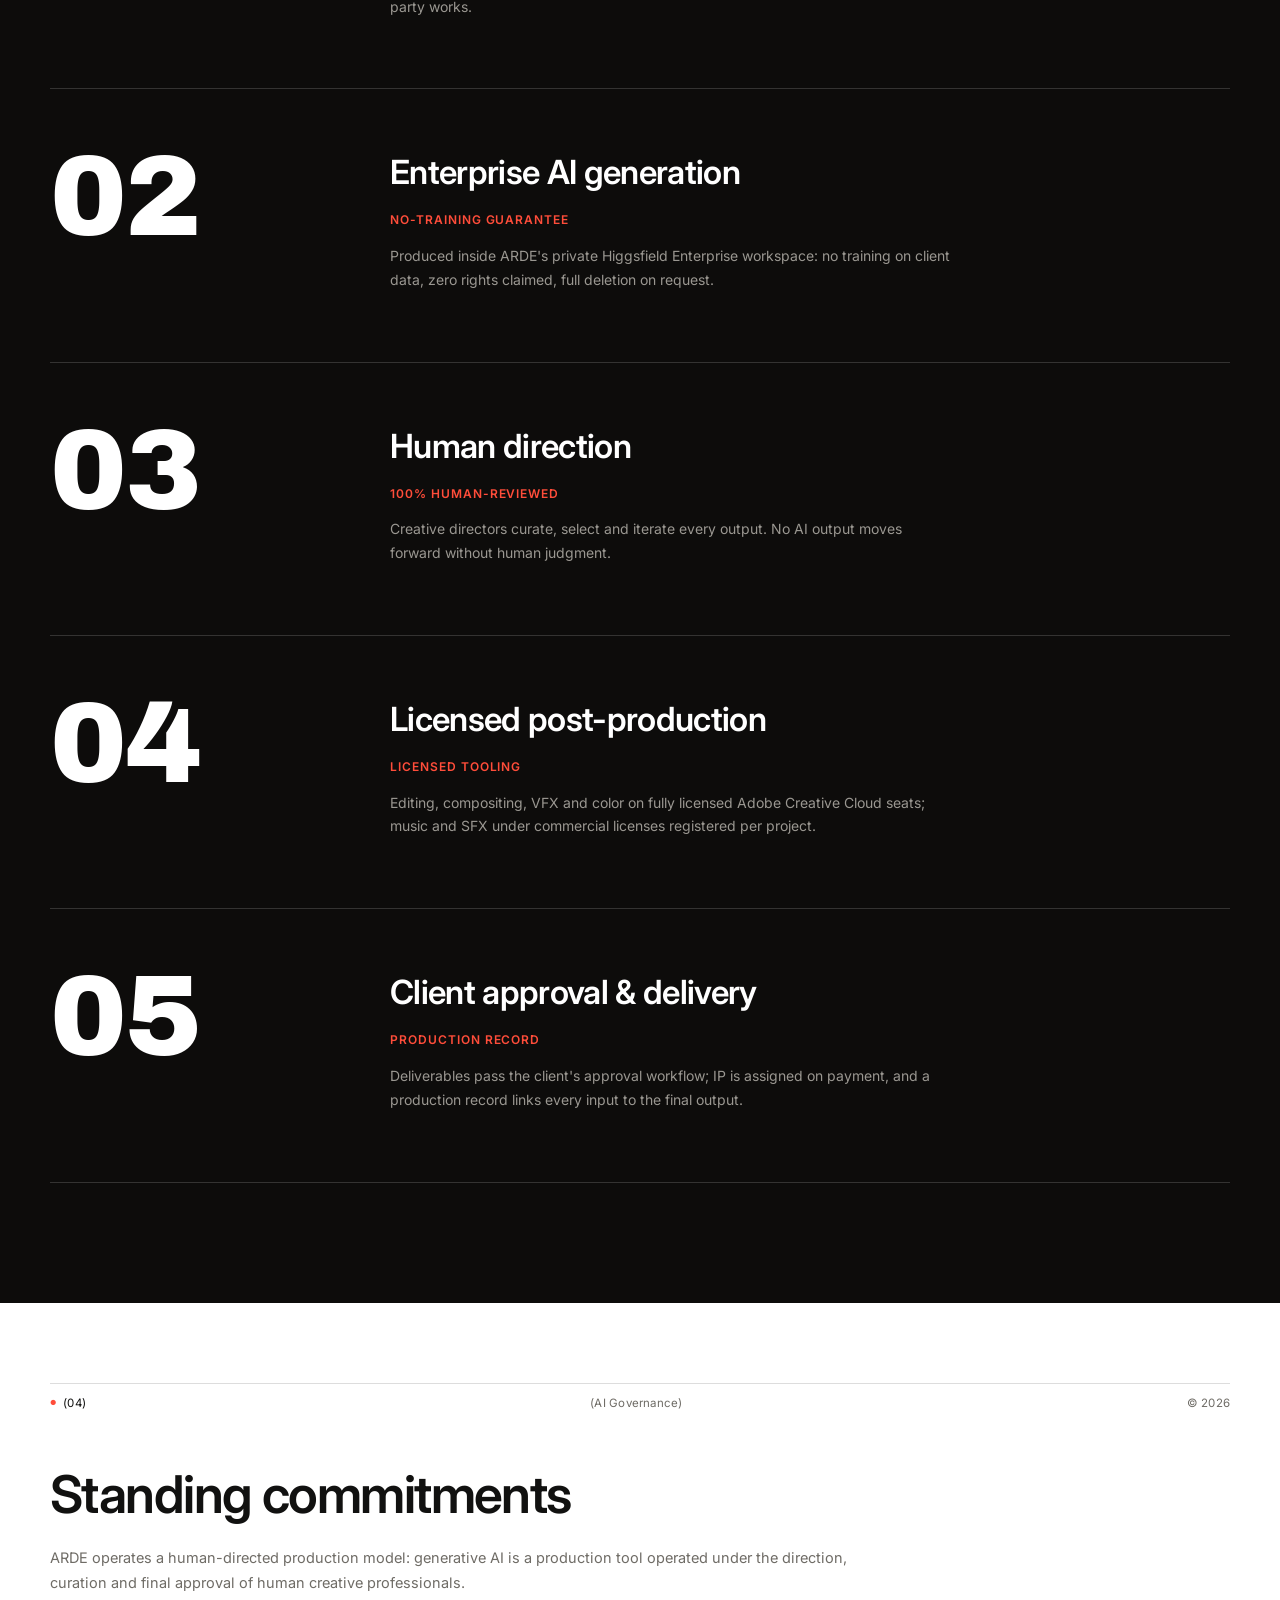
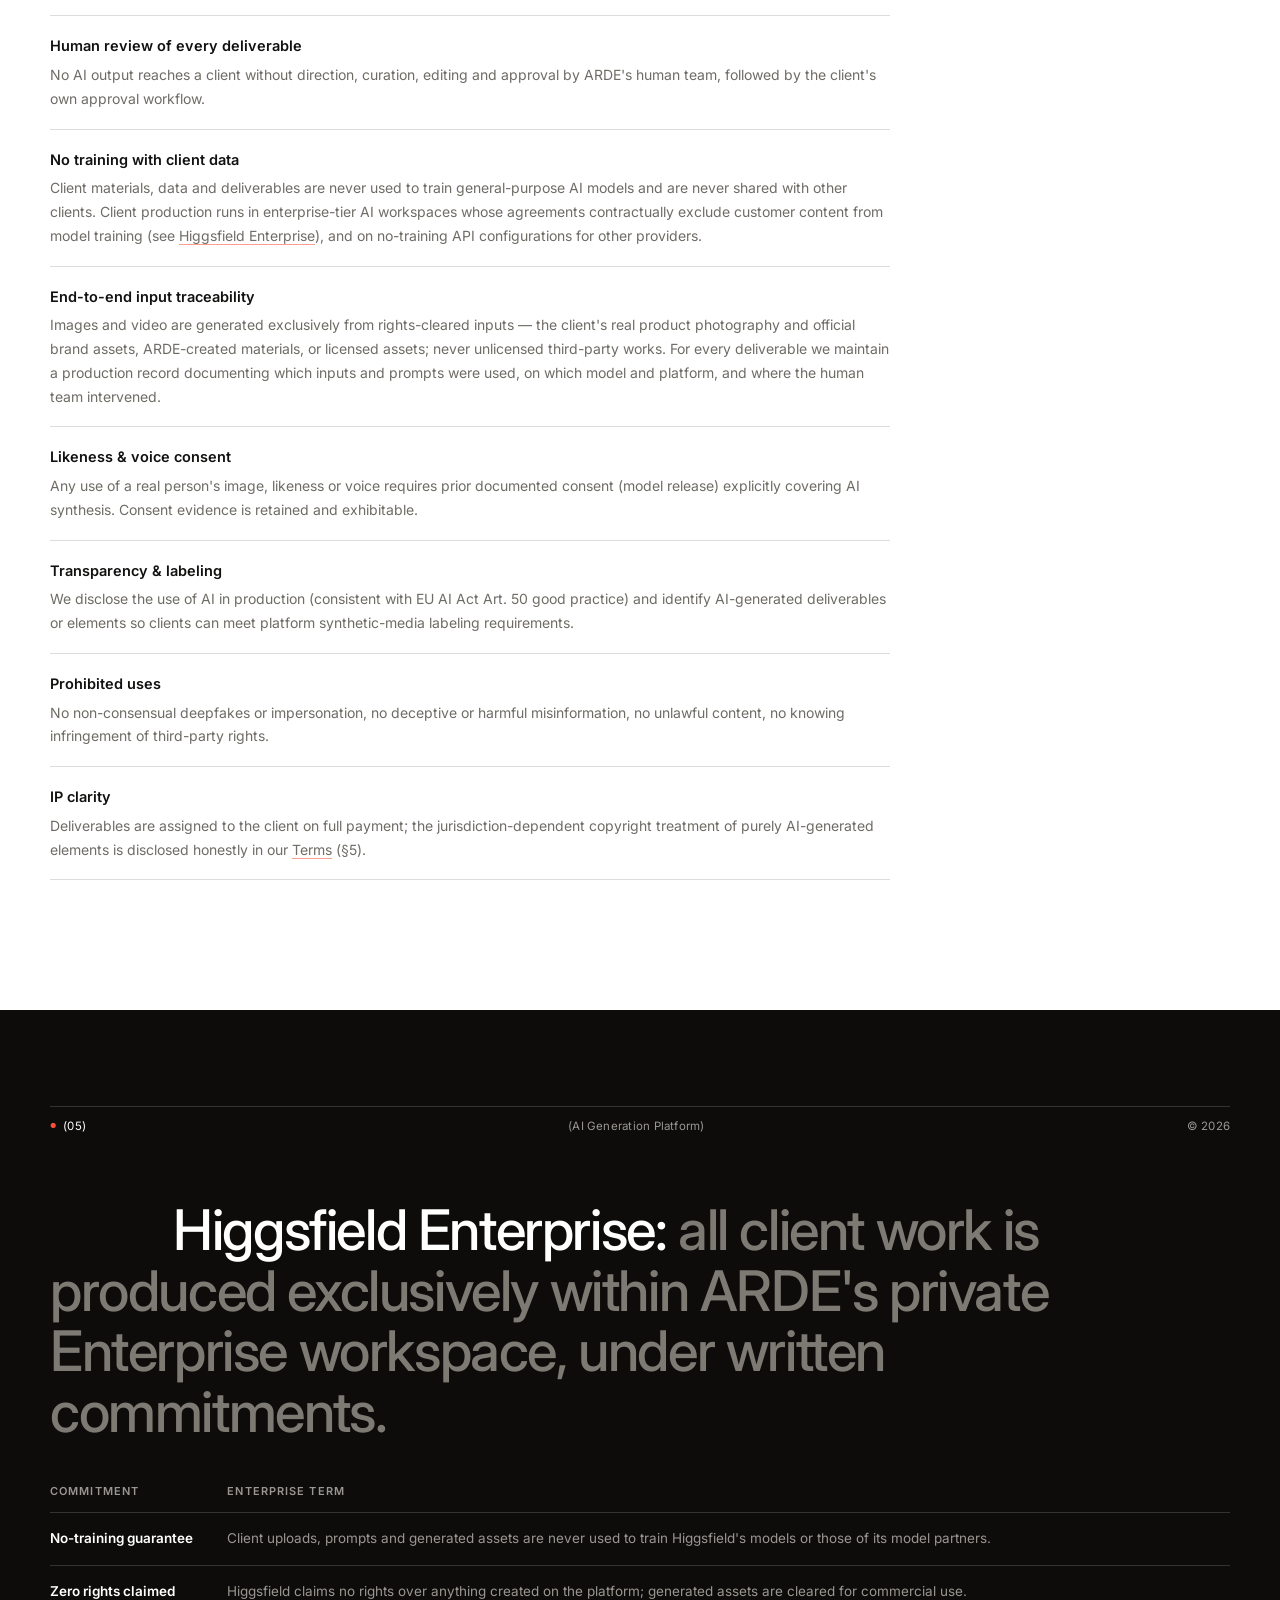
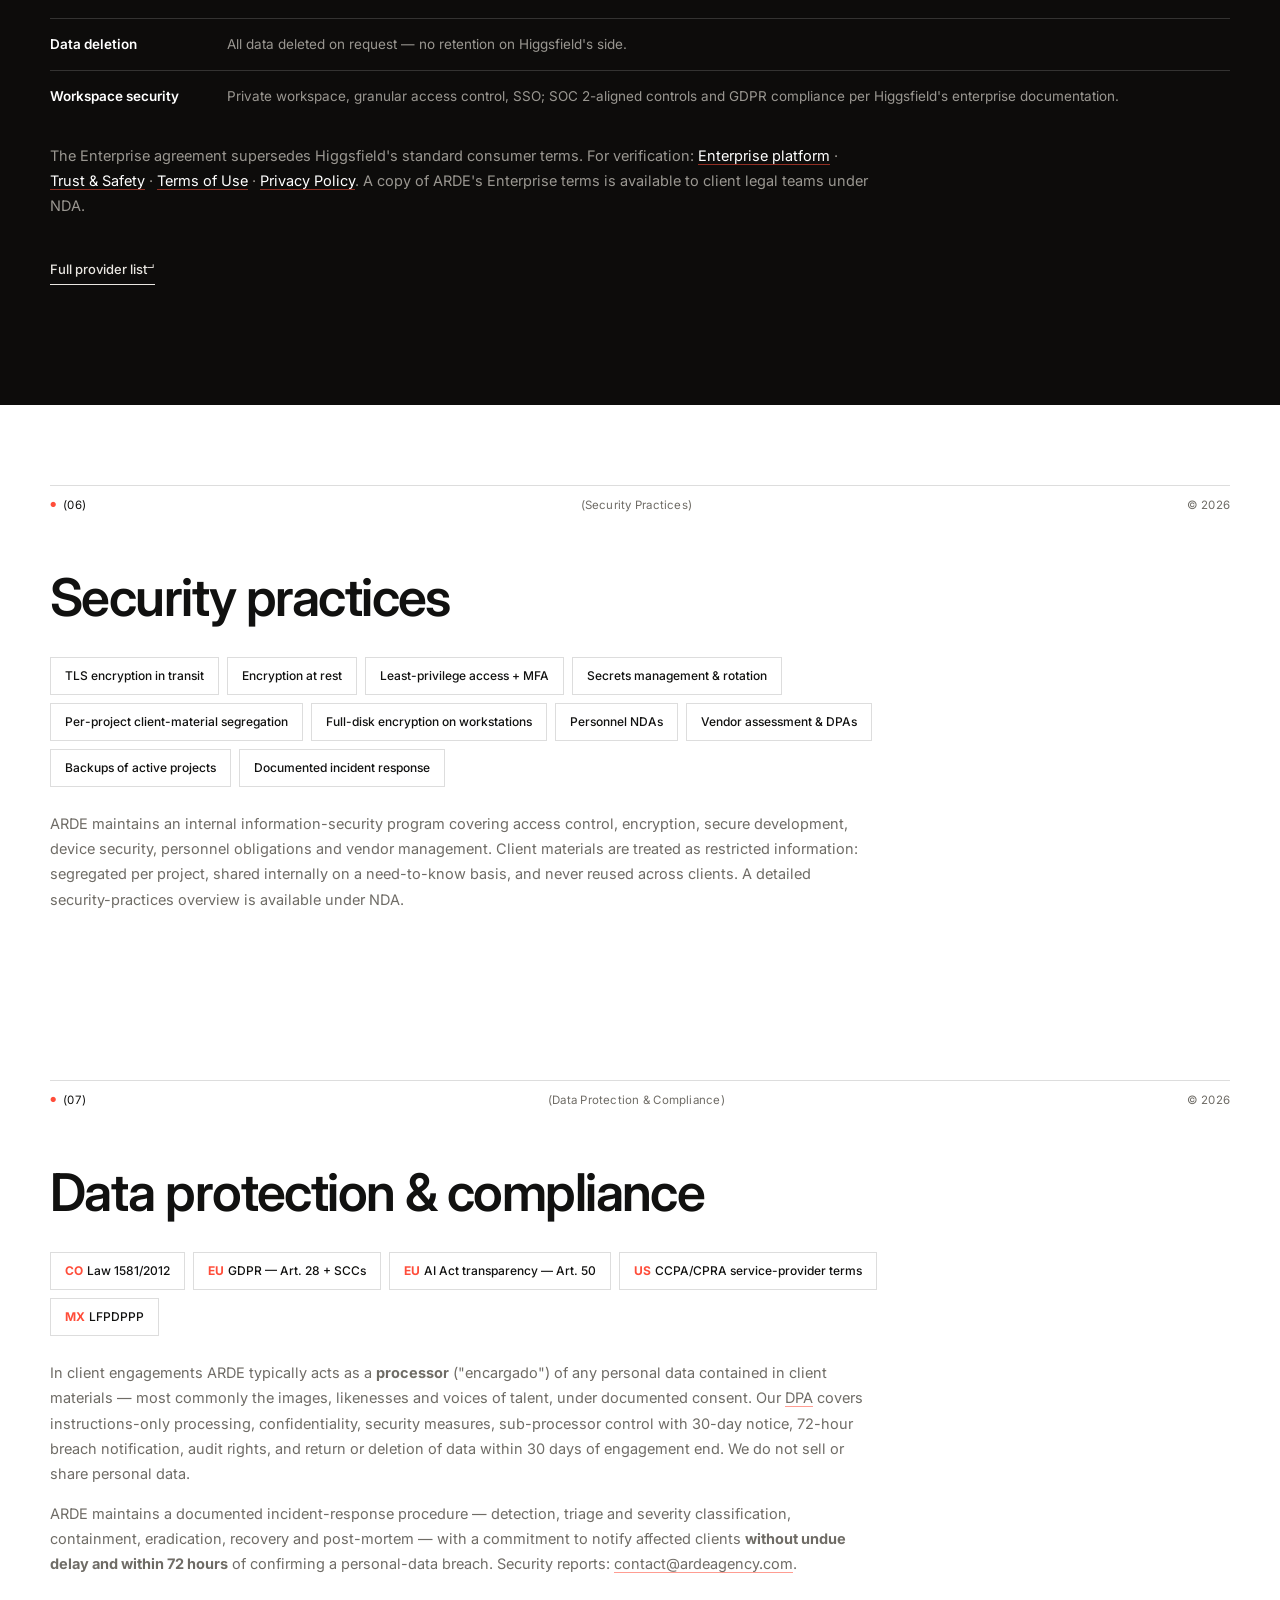
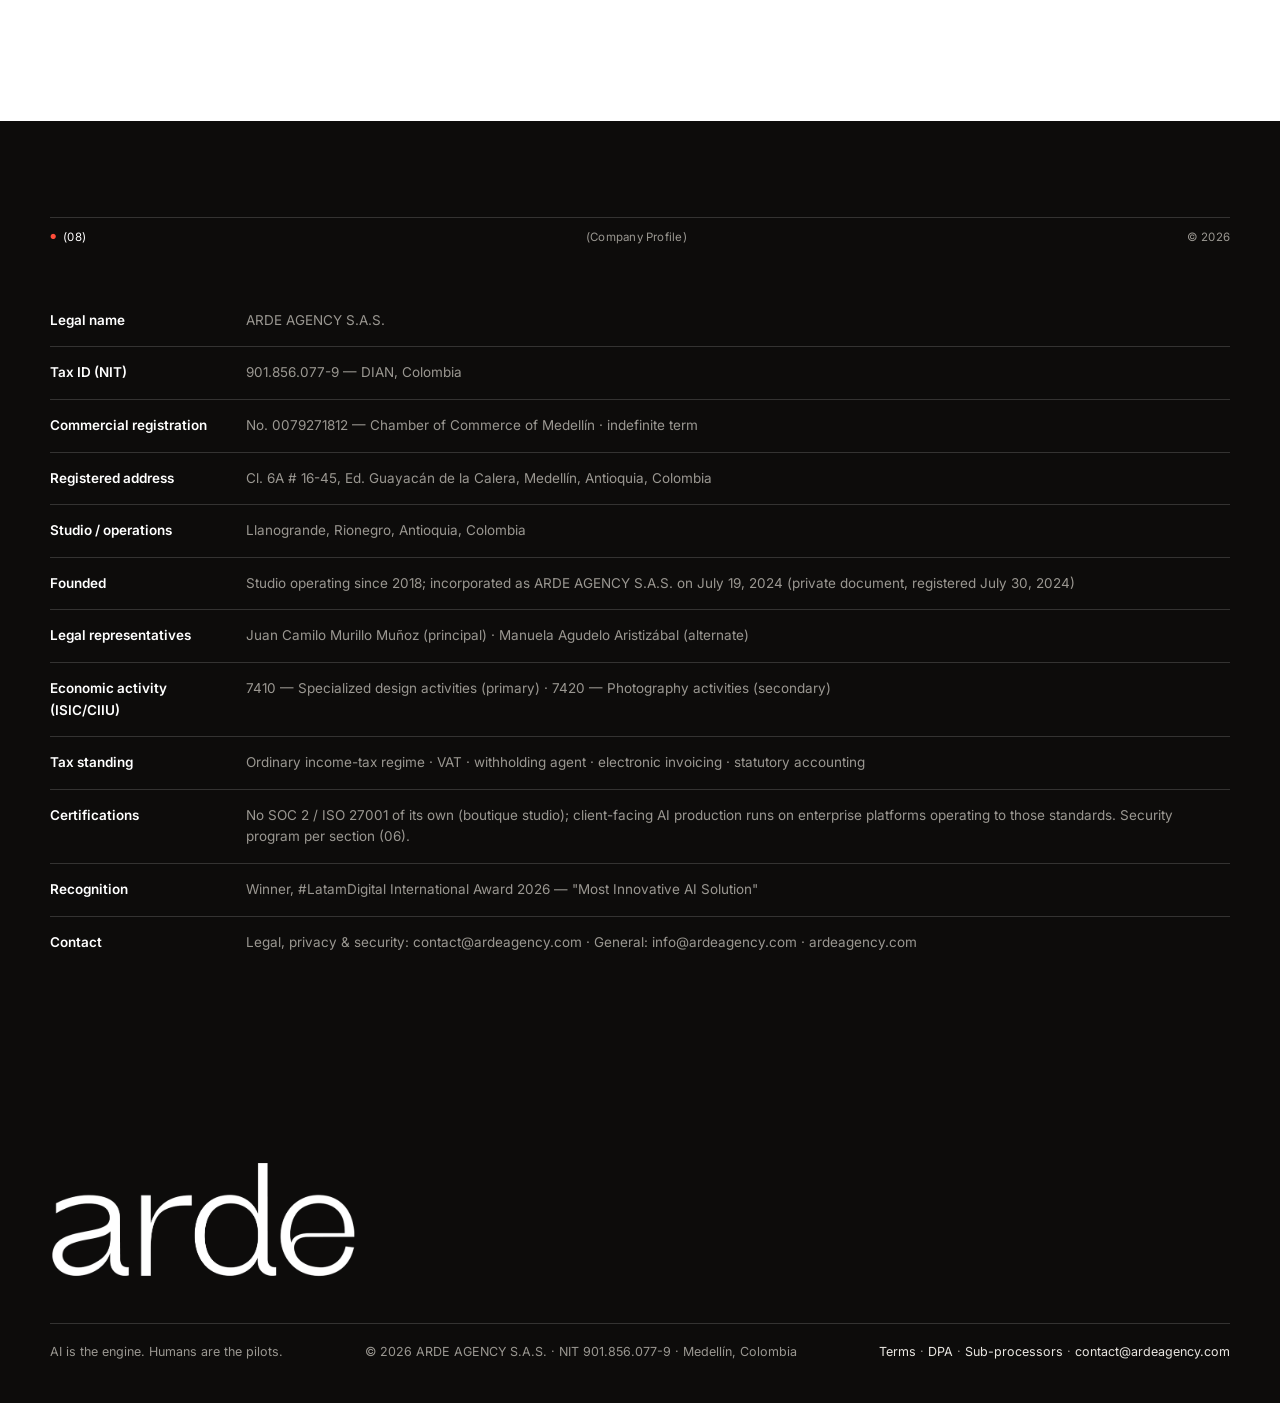
==== commit 3571f7da: "Elegant typographic rotating seal + arde logo in footer Co-Authored-By: Claude Fable 5 <noreply@anth" ====
--- a/index.html
+++ b/index.html
@@ -13,7 +13,7 @@
 <link rel="preconnect" href="https://fonts.googleapis.com">
 <link rel="preconnect" href="https://fonts.gstatic.com" crossorigin>
 <link href="https://fonts.googleapis.com/css2?family=Archivo+Black&family=Inter:wght@400;500;600;800&display=swap" rel="stylesheet">
-<link rel="stylesheet" href="styles.css?v=fuel5">
+<link rel="stylesheet" href="styles.css?v=fuel6">
 </head>
 <body>
 
@@ -33,10 +33,11 @@
   <div class="veil"></div>
   <div class="corner">AI Craft. Human Vision.<br>Medellín, Colombia</div>
   <div class="seal" aria-label="Winner — #LatamDigital International Award 2026, Most Innovative AI Solution">
-    <span class="s-star">★</span>
-    <span class="s-title">Winner</span>
-    <span class="s-sub">#LatamDigital 2026</span>
-    <span class="s-foot">Most Innovative<br>AI Solution</span>
+    <svg viewBox="0 0 200 200" aria-hidden="true">
+      <defs><path id="sealring" d="M100,100 m-80,0 a80,80 0 1,1 160,0 a80,80 0 1,1 -160,0"/></defs>
+      <text class="ring"><textPath href="#sealring">#LatamDigital 2026&#160;&#160;·&#160;&#160;Most Innovative AI Solution&#160;&#160;·&#160;&#160;International Award&#160;&#160;·&#160;&#160;</textPath></text>
+    </svg>
+    <div class="seal-core"><span class="s-star">★</span><span class="s-title">Winner</span></div>
   </div>
 </section>
 
@@ -237,7 +238,7 @@
 
 <footer class="site-footer">
   <div class="inner">
-    <div class="foot-mark">Arde<span>.</span></div>
+    <img class="foot-logo" src="assets/arde-logo-white.png?v=2" alt="arde">
     <div class="cols">
       <span>AI is the engine. Humans are the pilots.</span>
       <span>© 2026 ARDE AGENCY S.A.S. · NIT 901.856.077-9 · Medellín, Colombia</span>
--- a/styles.css
+++ b/styles.css
@@ -59,19 +59,15 @@
 .hero .corner-r{position:absolute;top:64px;right:28px;color:#fff;font-size:11.5px;text-align:right;line-height:1.5;opacity:.9}
 .hero .corner-r b{display:block;font-weight:600}
 .hero .corner-r span{color:#cfcac2}
-.hero .seal{
-  position:absolute;top:84px;right:44px;z-index:3;
-  width:168px;height:168px;border-radius:50%;
-  border:1.5px solid var(--fire);outline:1px solid rgba(255,77,58,.35);outline-offset:5px;
-  display:flex;flex-direction:column;align-items:center;justify-content:center;gap:3px;
-  text-align:center;color:#fff;transform:rotate(7deg);
-  background:rgba(13,12,11,.42);backdrop-filter:blur(5px);-webkit-backdrop-filter:blur(5px);
-}
+.hero .seal{position:absolute;top:88px;right:56px;z-index:3;width:196px;height:196px}
+.hero .seal svg{position:absolute;inset:0;width:100%;height:100%;overflow:visible;animation:sealspin 28s linear infinite;transform-origin:50% 50%}
+@keyframes sealspin{to{transform:rotate(360deg)}}
+@media(prefers-reduced-motion:reduce){.hero .seal svg{animation:none}}
+.hero .seal .ring{fill:#fff;font-size:12px;font-weight:500;letter-spacing:.3em;text-transform:uppercase;opacity:.92}
+.hero .seal .seal-core{position:absolute;inset:0;display:flex;flex-direction:column;align-items:center;justify-content:center;gap:6px;text-align:center;color:#fff}
 .hero .seal .s-star{color:var(--fire);font-size:15px;line-height:1}
-.hero .seal .s-title{font-weight:800;font-size:19px;letter-spacing:.22em;text-transform:uppercase;line-height:1.1}
-.hero .seal .s-sub{font-size:11px;font-weight:600;color:#fff;letter-spacing:.04em}
-.hero .seal .s-foot{font-size:8.5px;letter-spacing:.16em;text-transform:uppercase;color:#cfcac2;line-height:1.5;margin-top:3px}
-@media(max-width:760px){.hero .seal{width:128px;height:128px;top:76px;right:20px}.hero .seal .s-title{font-size:15px}.hero .seal .s-foot{font-size:7.5px}}
+.hero .seal .s-title{font-weight:800;font-size:21px;letter-spacing:.3em;text-transform:uppercase;text-indent:.3em}
+@media(max-width:760px){.hero .seal{width:140px;height:140px;top:76px;right:22px}.hero .seal .ring{font-size:14px;letter-spacing:.22em}.hero .seal .s-title{font-size:15px}}
 
 @keyframes rise{from{opacity:0;transform:translateY(30px)}to{opacity:1;transform:none}}
 
@@ -241,11 +237,7 @@
 /* ---------- Footer ---------- */
 .site-footer{background:var(--black);color:var(--gray);padding:64px 28px 40px;font-size:12.5px}
 .site-footer .inner{max-width:1180px;margin:0 auto}
-.site-footer .foot-mark{
-  font-family:'Archivo Black','Inter',sans-serif;color:#fff;text-transform:uppercase;
-  font-size:clamp(40px,8vw,110px);line-height:.9;letter-spacing:-.015em;margin-bottom:40px;
-}
-.site-footer .foot-mark span{color:var(--fire)}
+.site-footer .foot-logo{width:clamp(160px,24vw,360px);height:auto;margin-bottom:44px}
 .site-footer .cols{display:flex;flex-wrap:wrap;gap:14px 48px;justify-content:space-between;border-top:1px solid var(--line-d);padding-top:18px}
 .site-footer a{color:#e9e6e1;text-decoration:none}
 .site-footer a:hover{color:#fff}
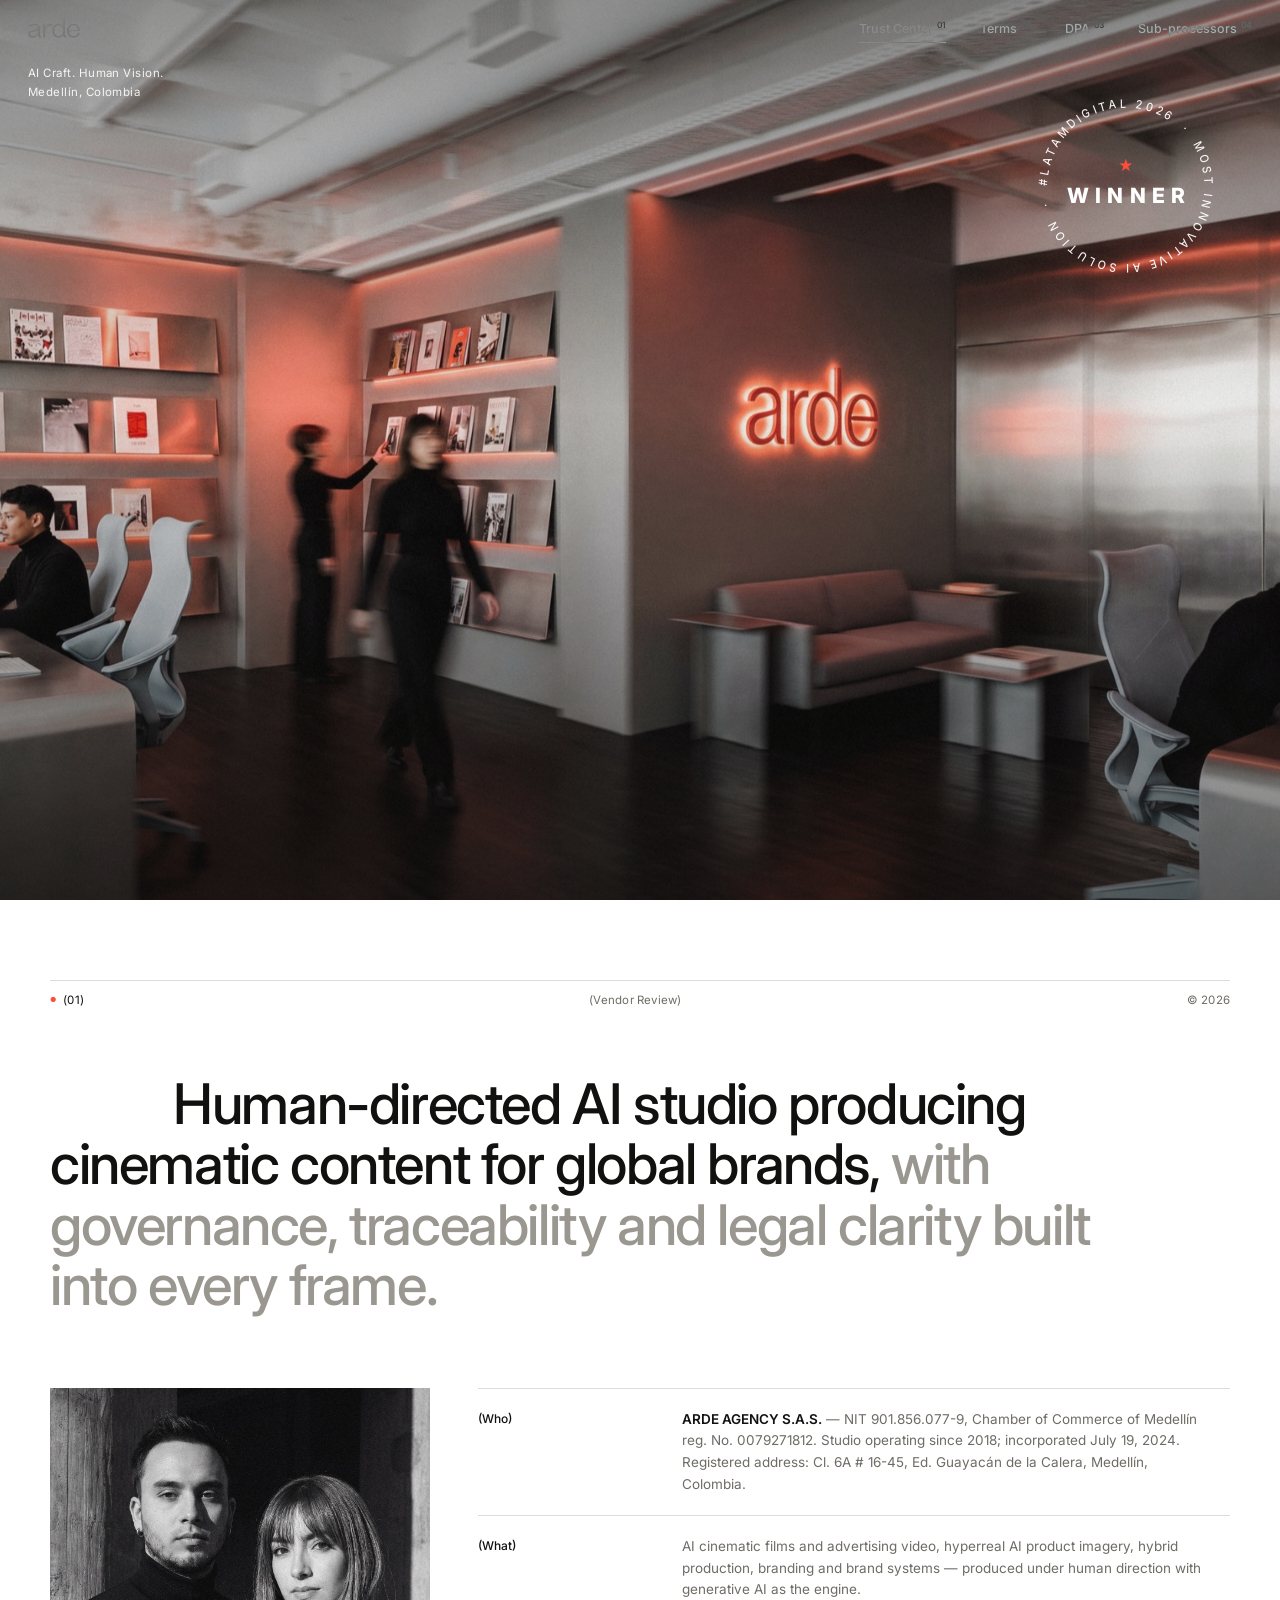
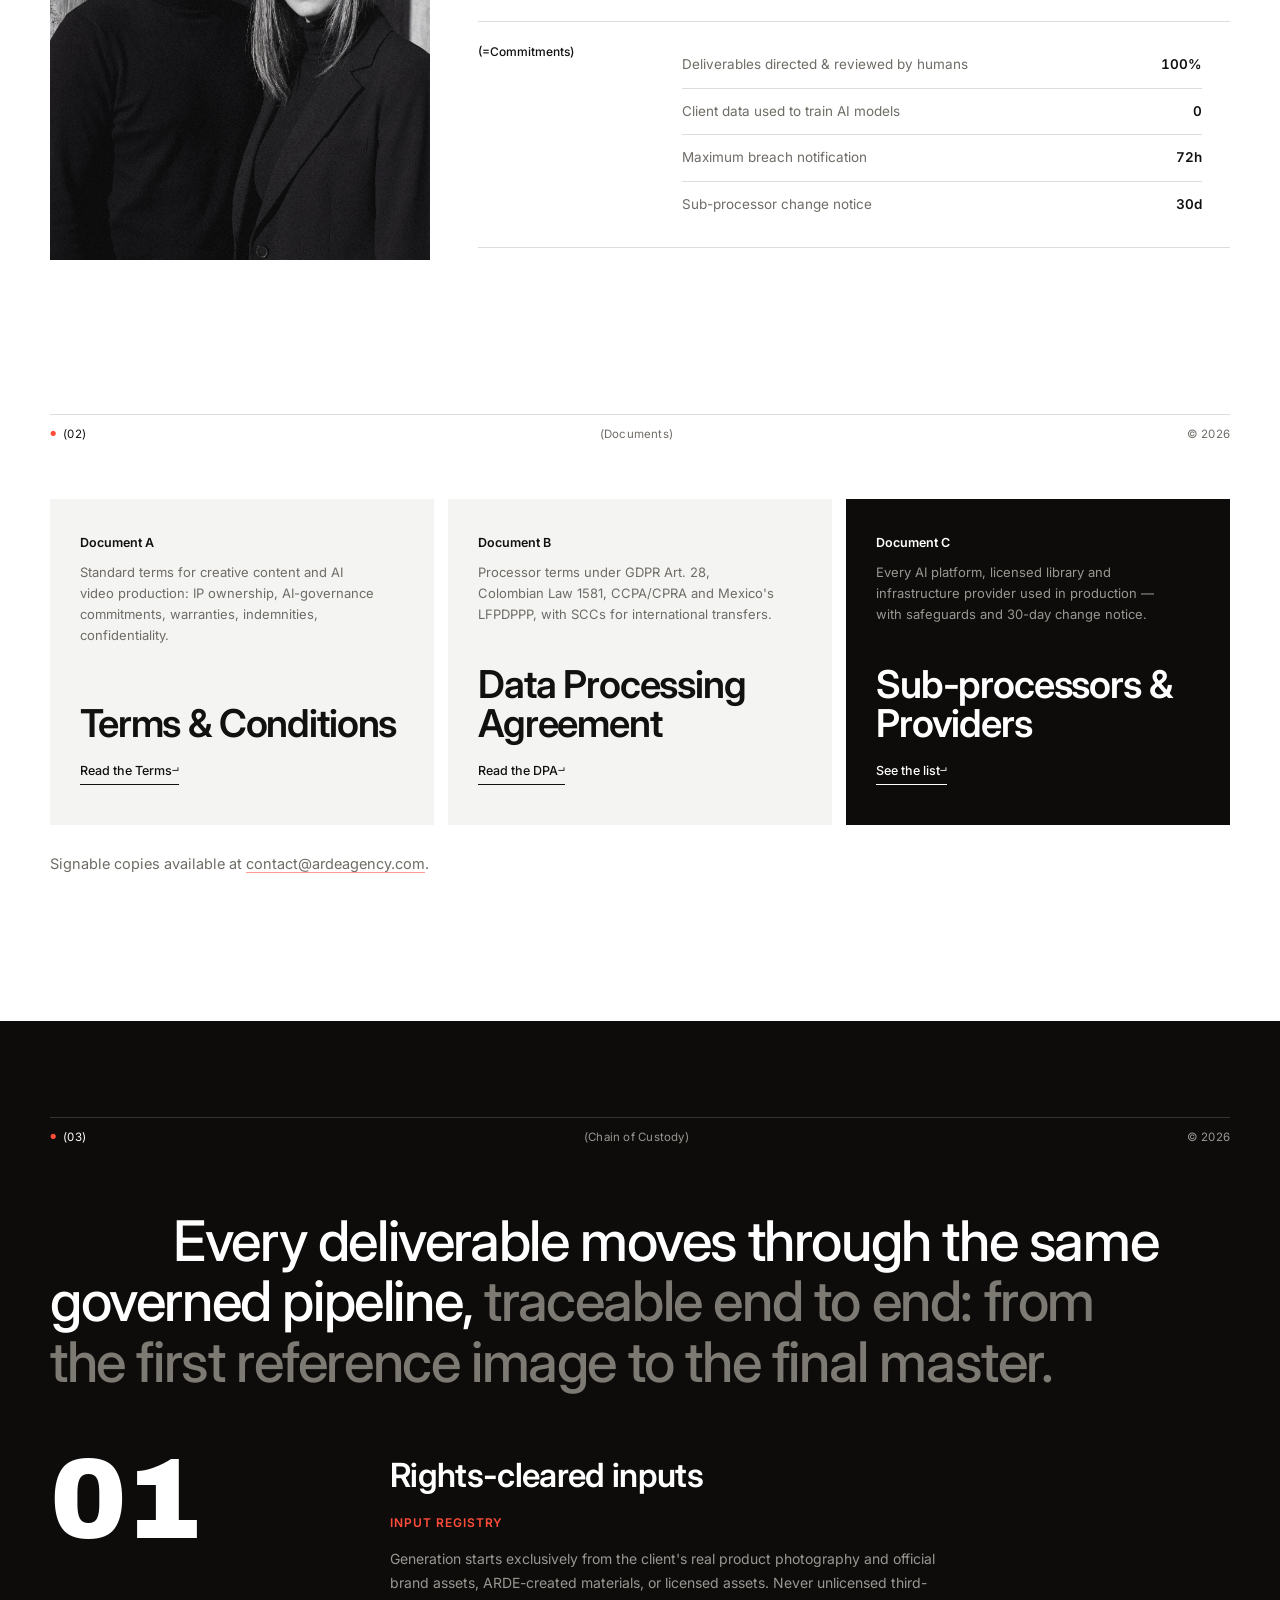
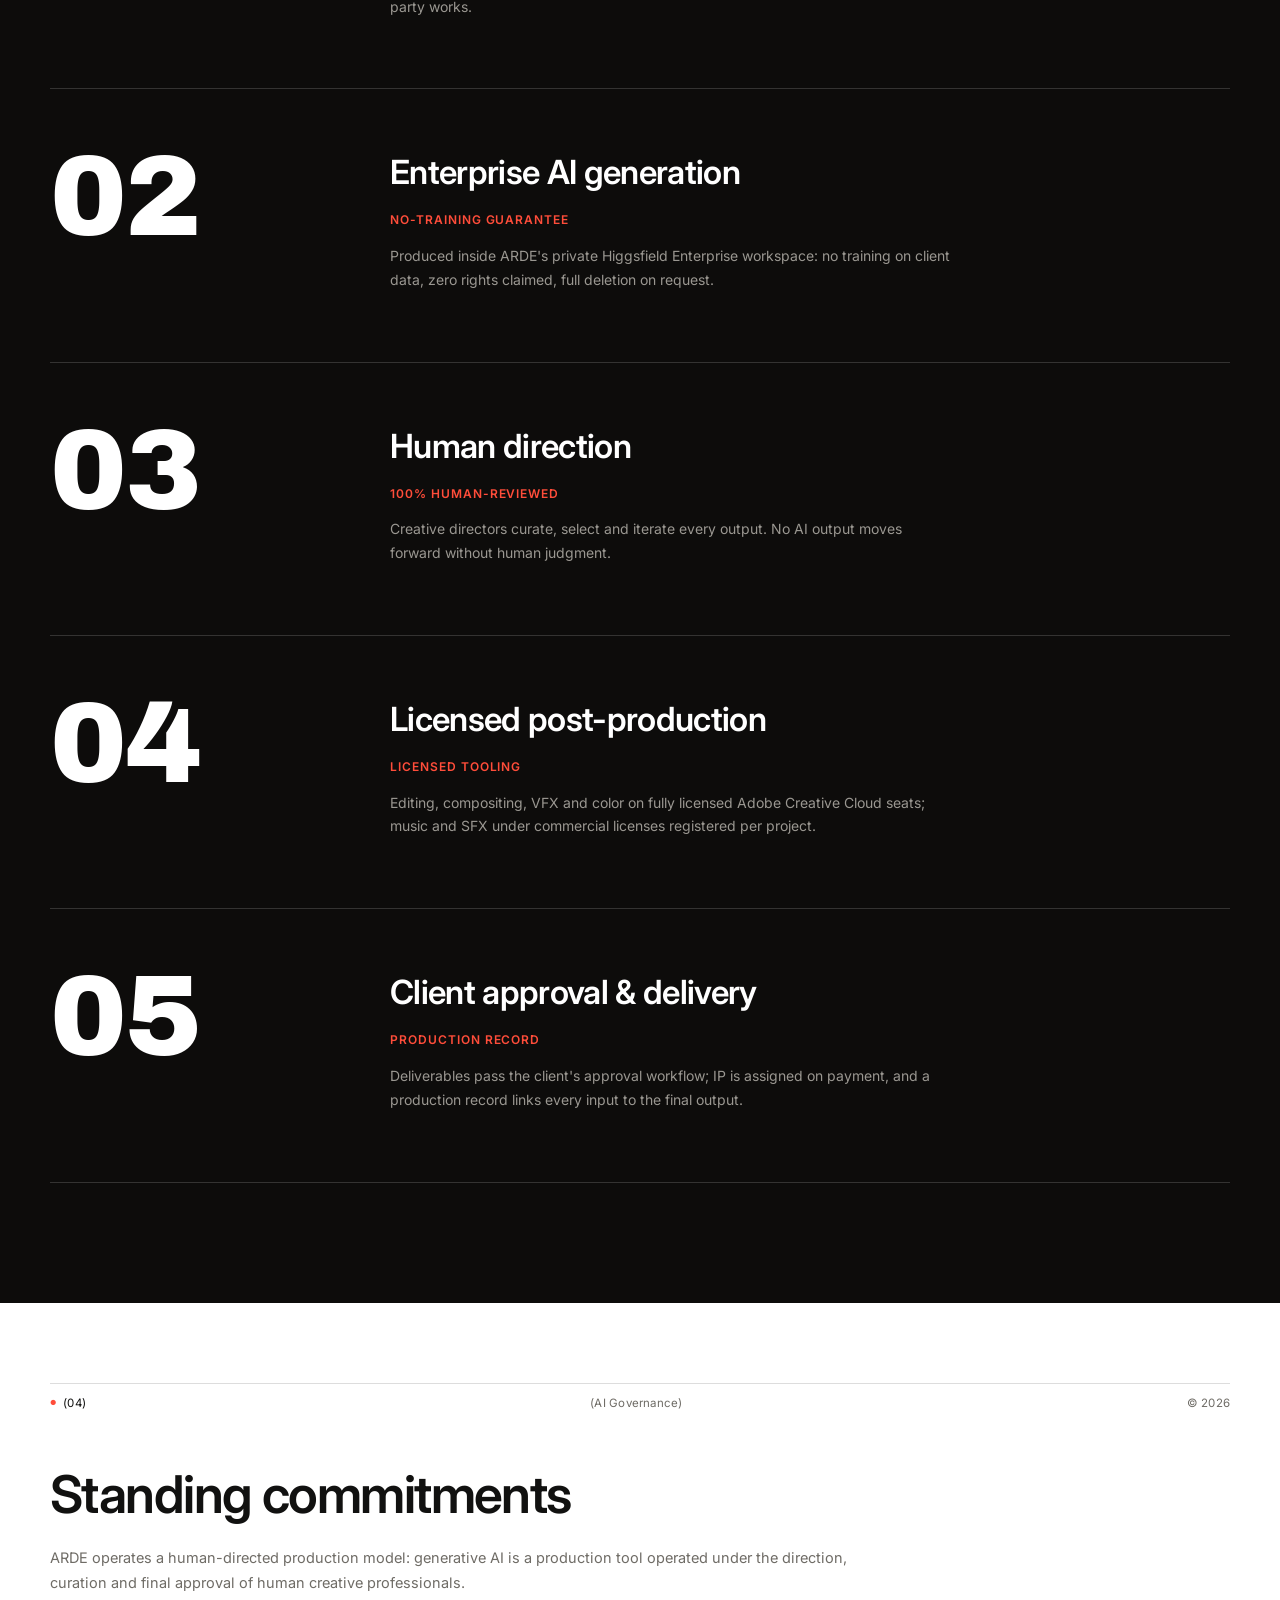
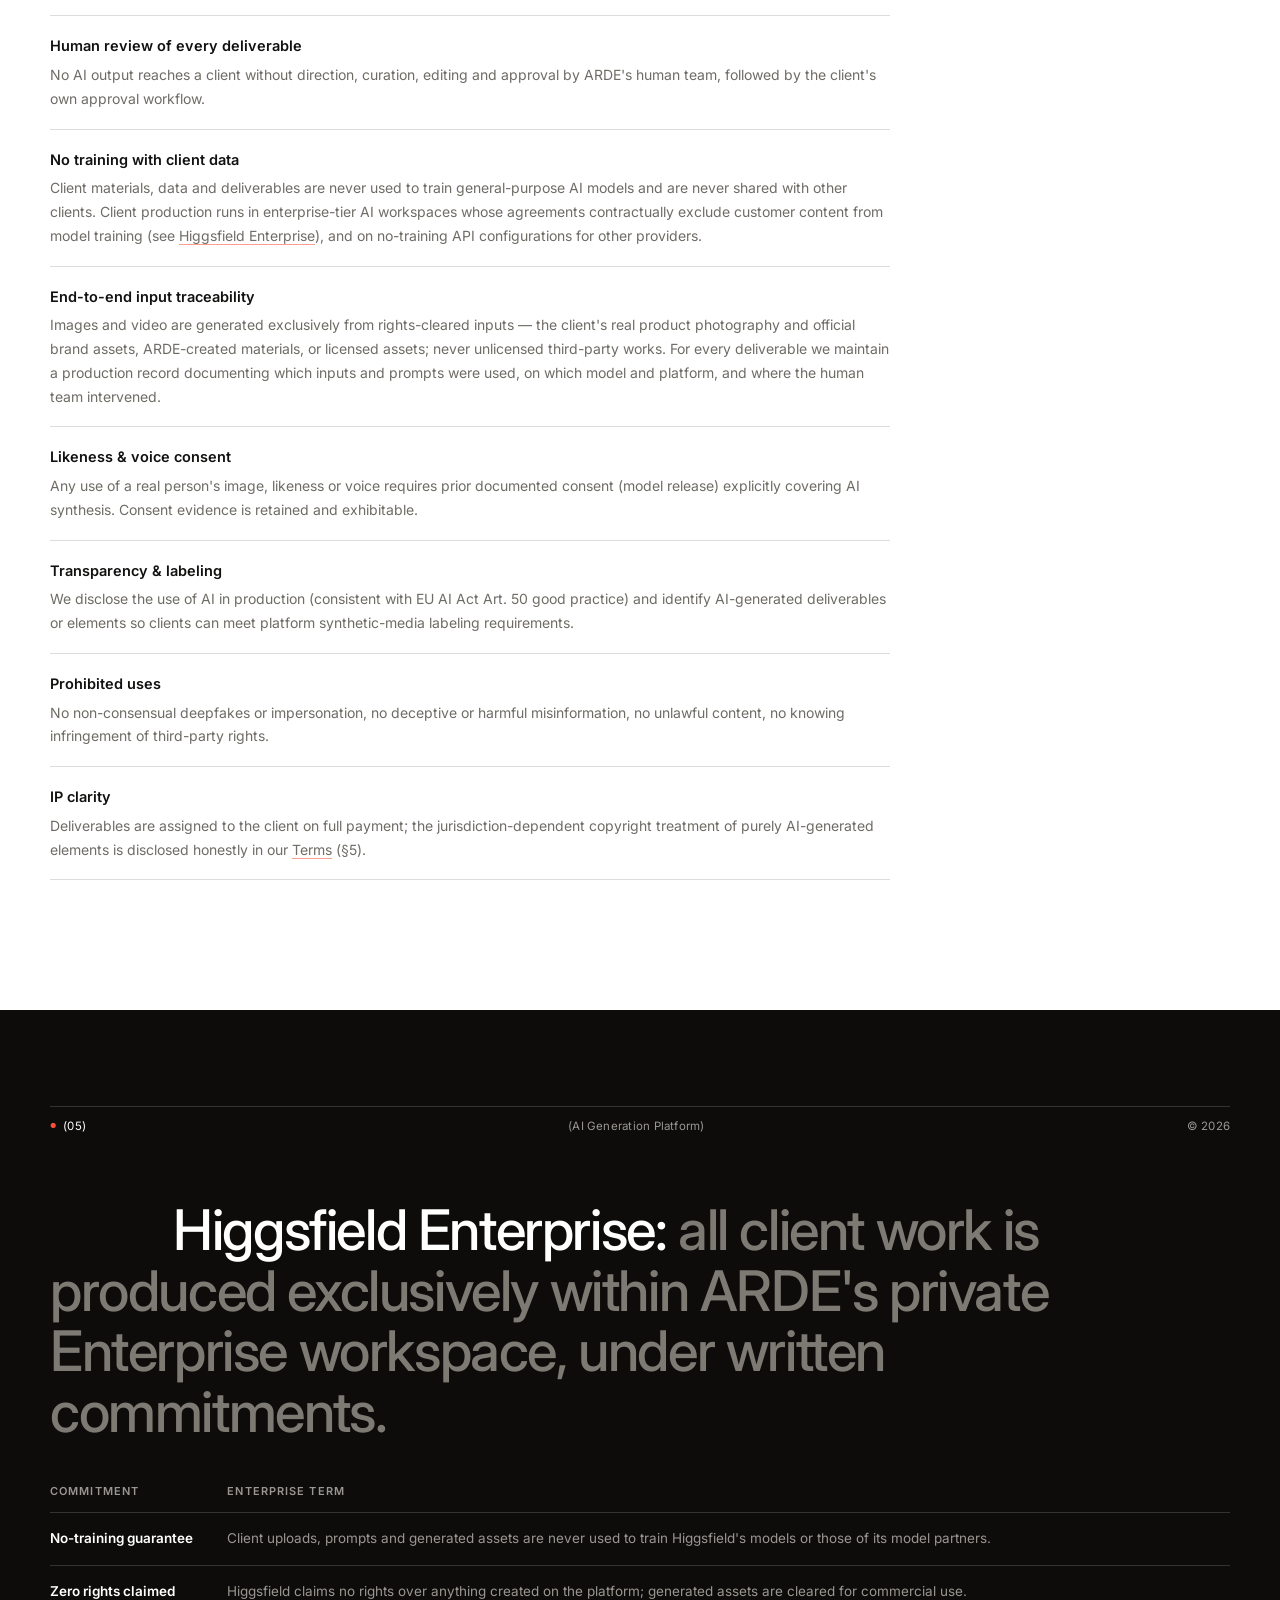
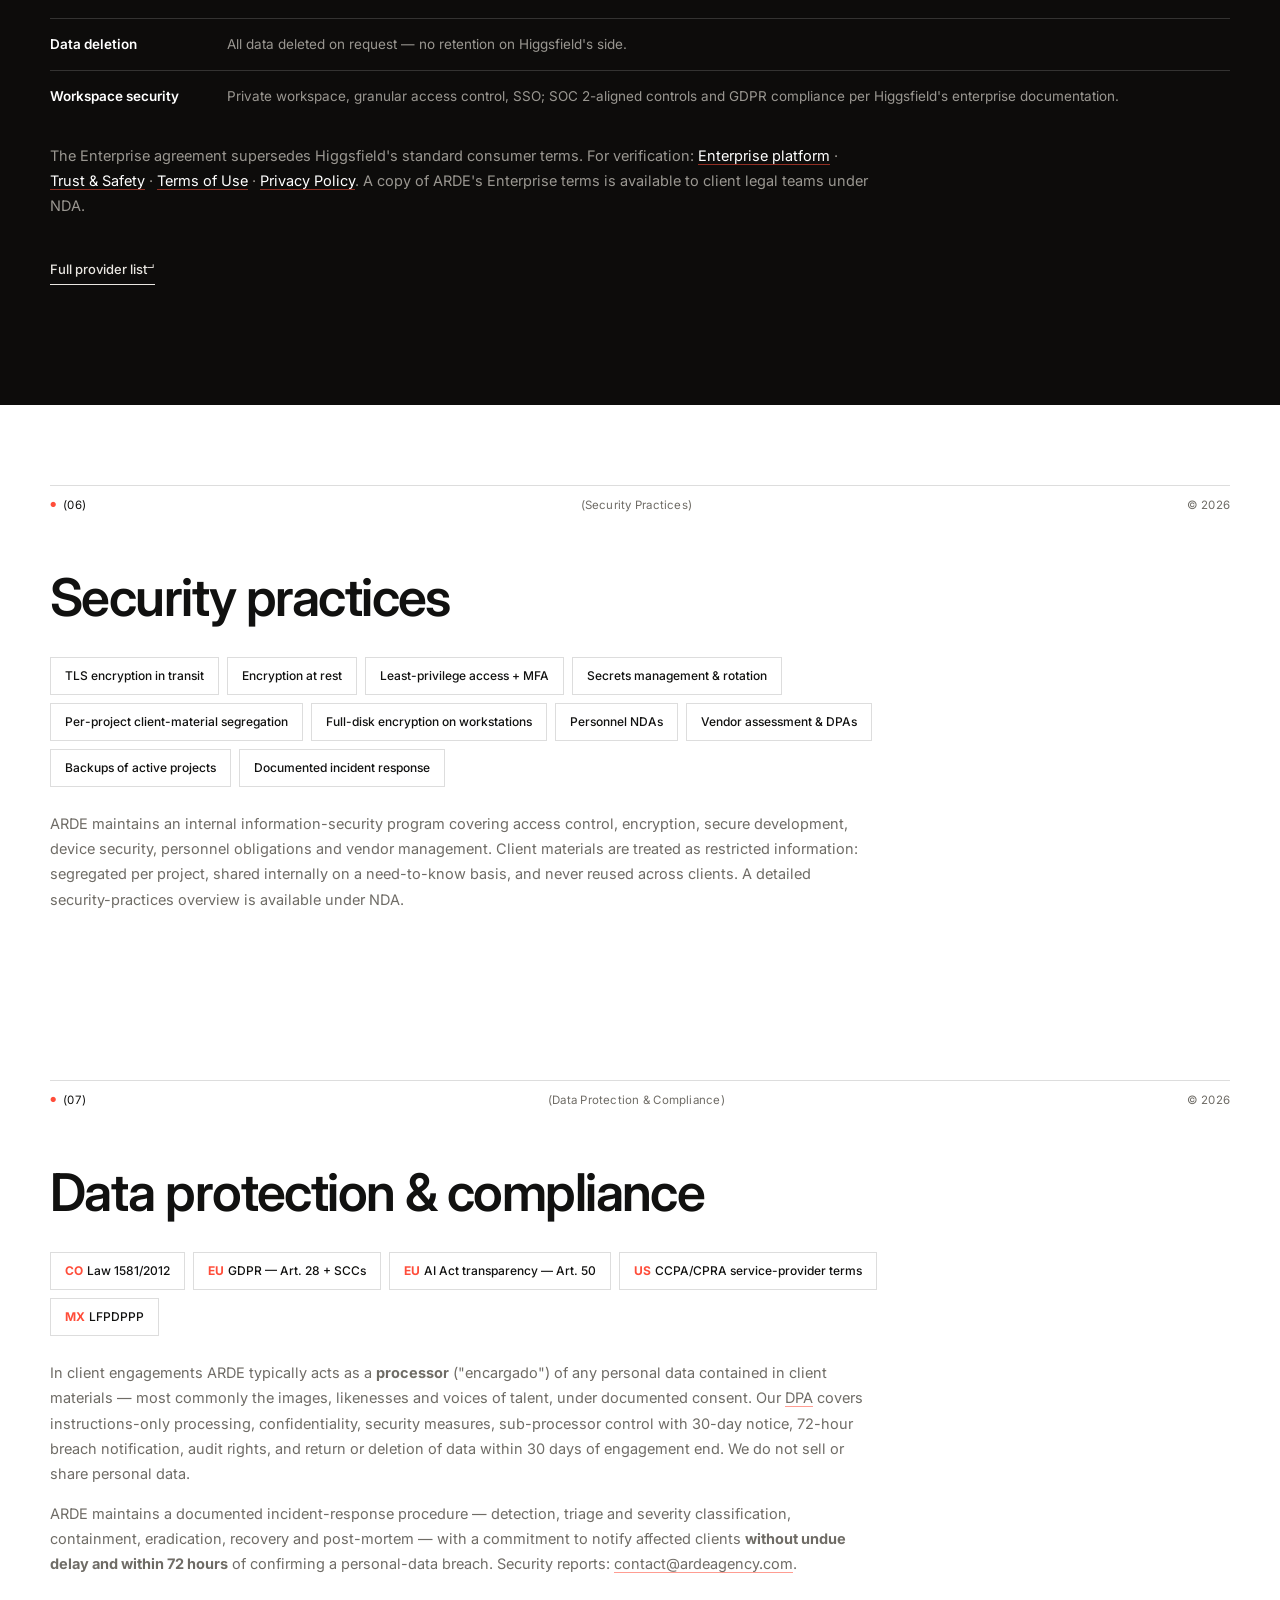
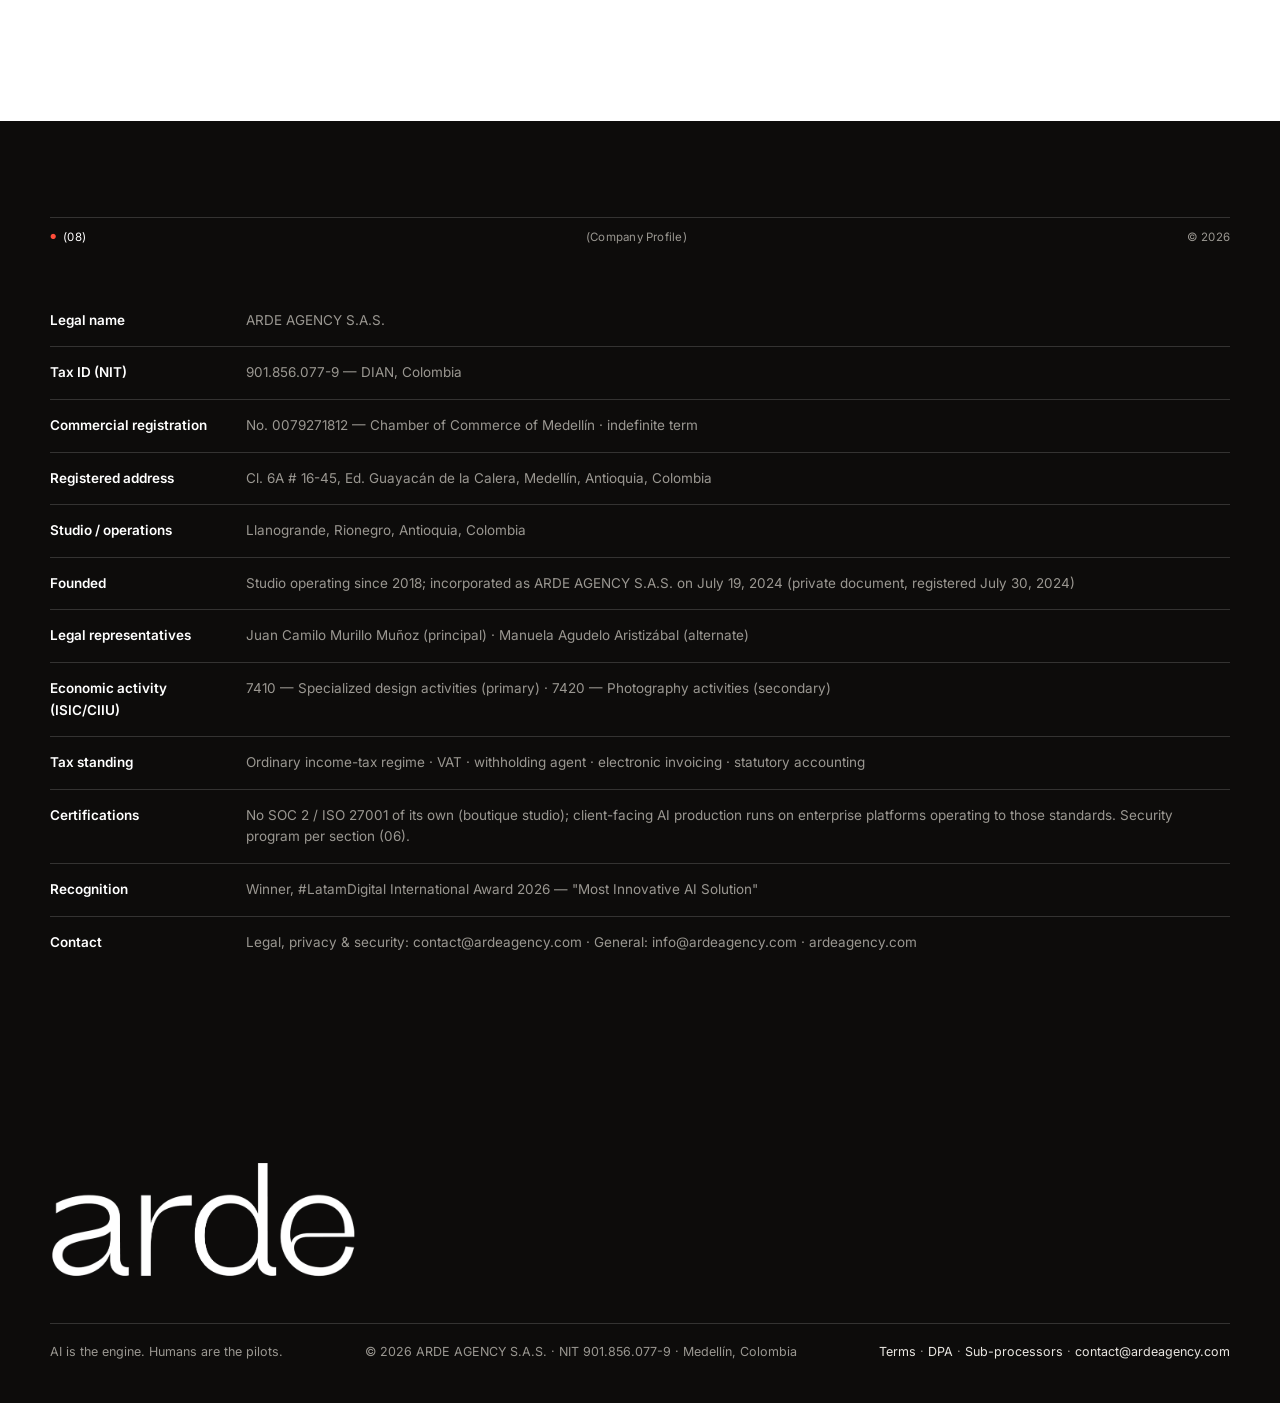
==== commit 228e1a9c: "Fit seal ring text to circle Co-Authored-By: Claude Fable 5 <noreply@anthropic.com>" ====
--- a/index.html
+++ b/index.html
@@ -13,7 +13,7 @@
 <link rel="preconnect" href="https://fonts.googleapis.com">
 <link rel="preconnect" href="https://fonts.gstatic.com" crossorigin>
 <link href="https://fonts.googleapis.com/css2?family=Archivo+Black&family=Inter:wght@400;500;600;800&display=swap" rel="stylesheet">
-<link rel="stylesheet" href="styles.css?v=fuel6">
+<link rel="stylesheet" href="styles.css?v=fuel7">
 </head>
 <body>
 
@@ -35,7 +35,7 @@
   <div class="seal" aria-label="Winner — #LatamDigital International Award 2026, Most Innovative AI Solution">
     <svg viewBox="0 0 200 200" aria-hidden="true">
       <defs><path id="sealring" d="M100,100 m-80,0 a80,80 0 1,1 160,0 a80,80 0 1,1 -160,0"/></defs>
-      <text class="ring"><textPath href="#sealring">#LatamDigital 2026&#160;&#160;·&#160;&#160;Most Innovative AI Solution&#160;&#160;·&#160;&#160;International Award&#160;&#160;·&#160;&#160;</textPath></text>
+      <text class="ring"><textPath href="#sealring" textLength="500" lengthAdjust="spacingAndGlyphs">#LatamDigital 2026&#160;&#160;·&#160;&#160;Most Innovative AI Solution&#160;&#160;·&#160;&#160;</textPath></text>
     </svg>
     <div class="seal-core"><span class="s-star">★</span><span class="s-title">Winner</span></div>
   </div>
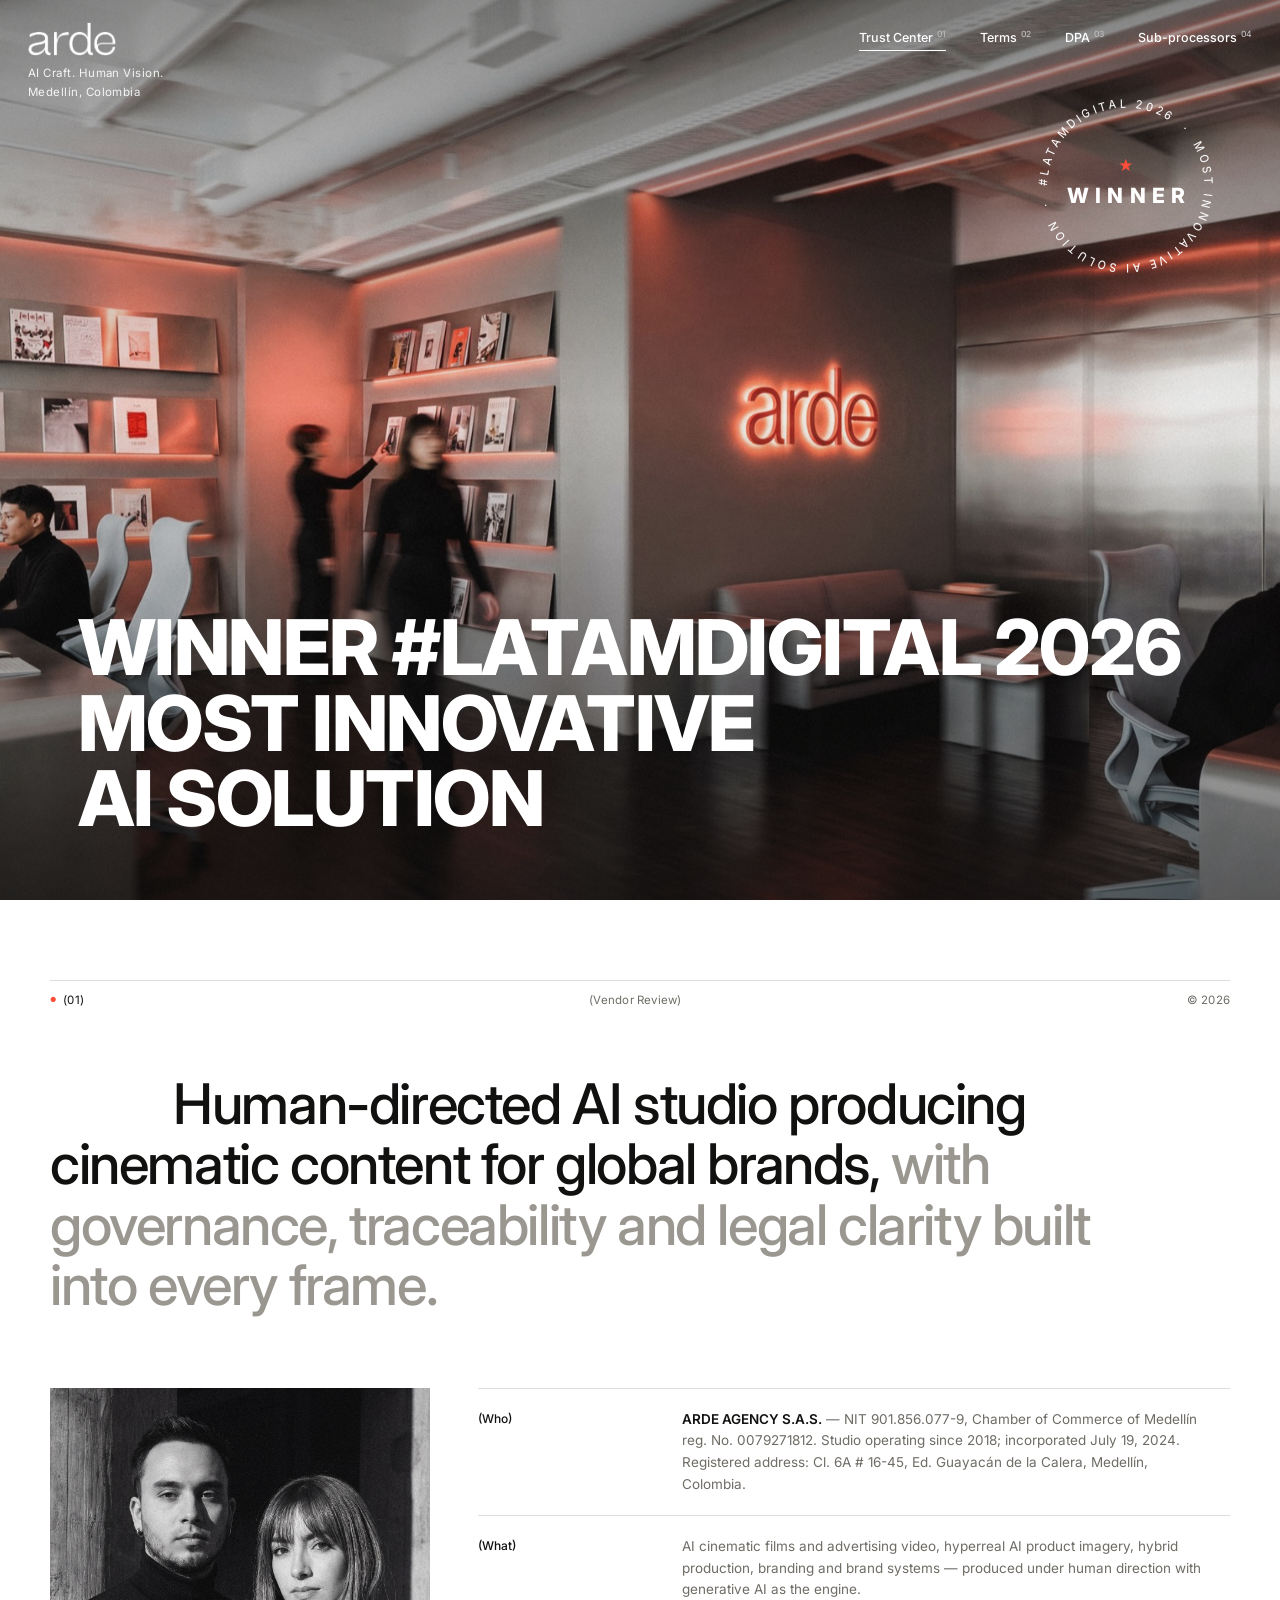
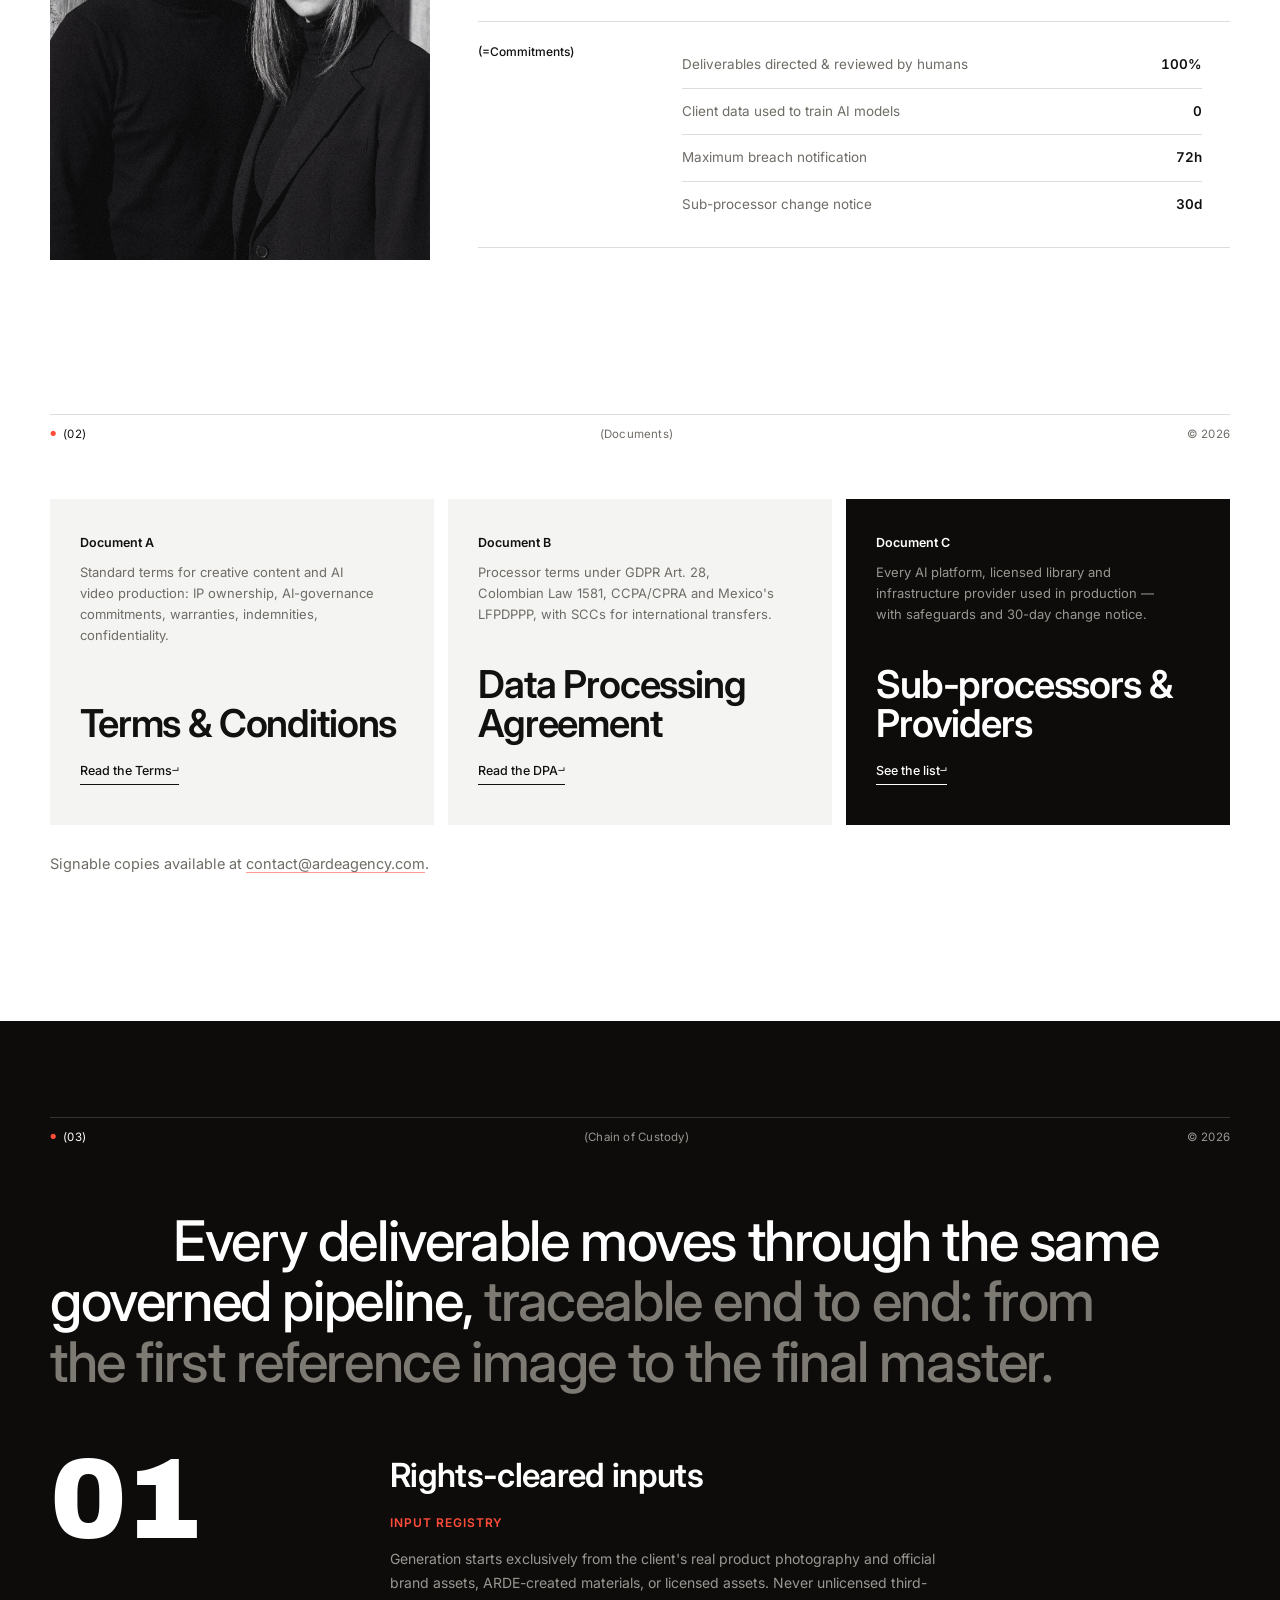
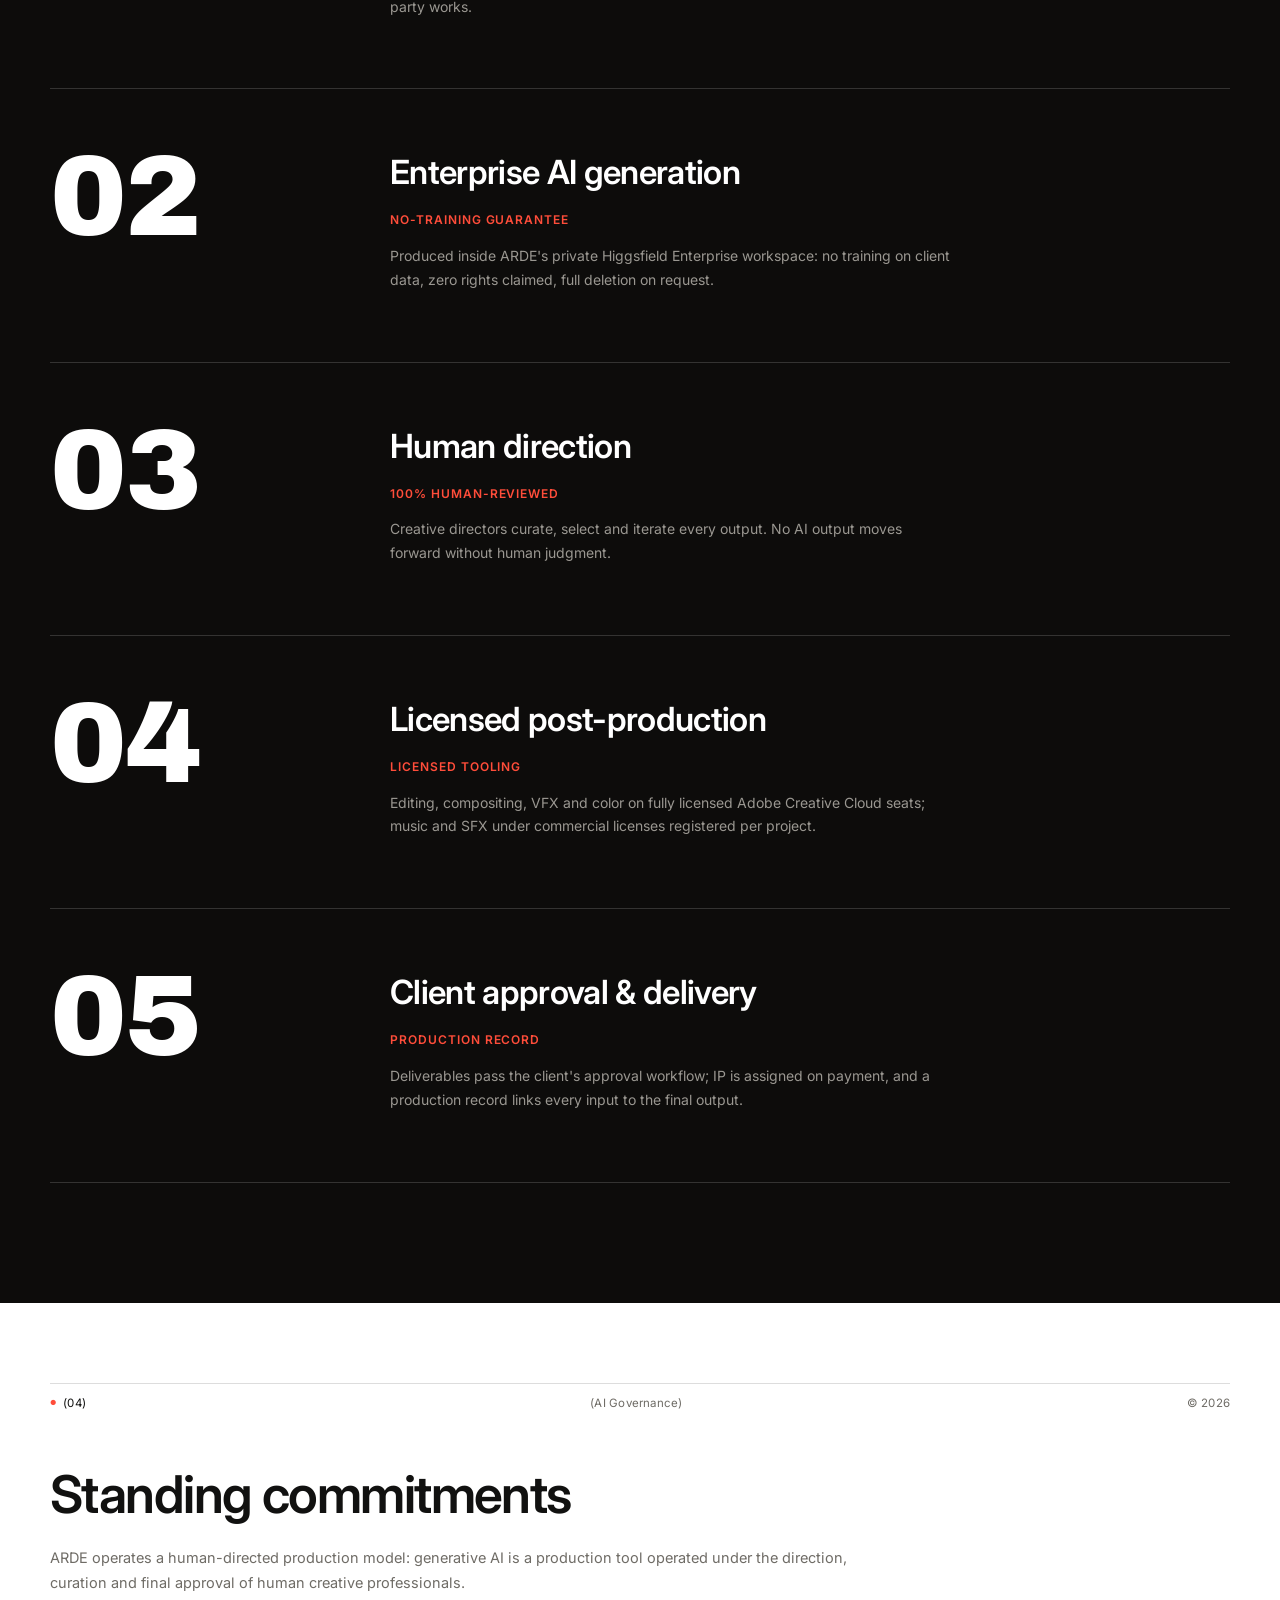
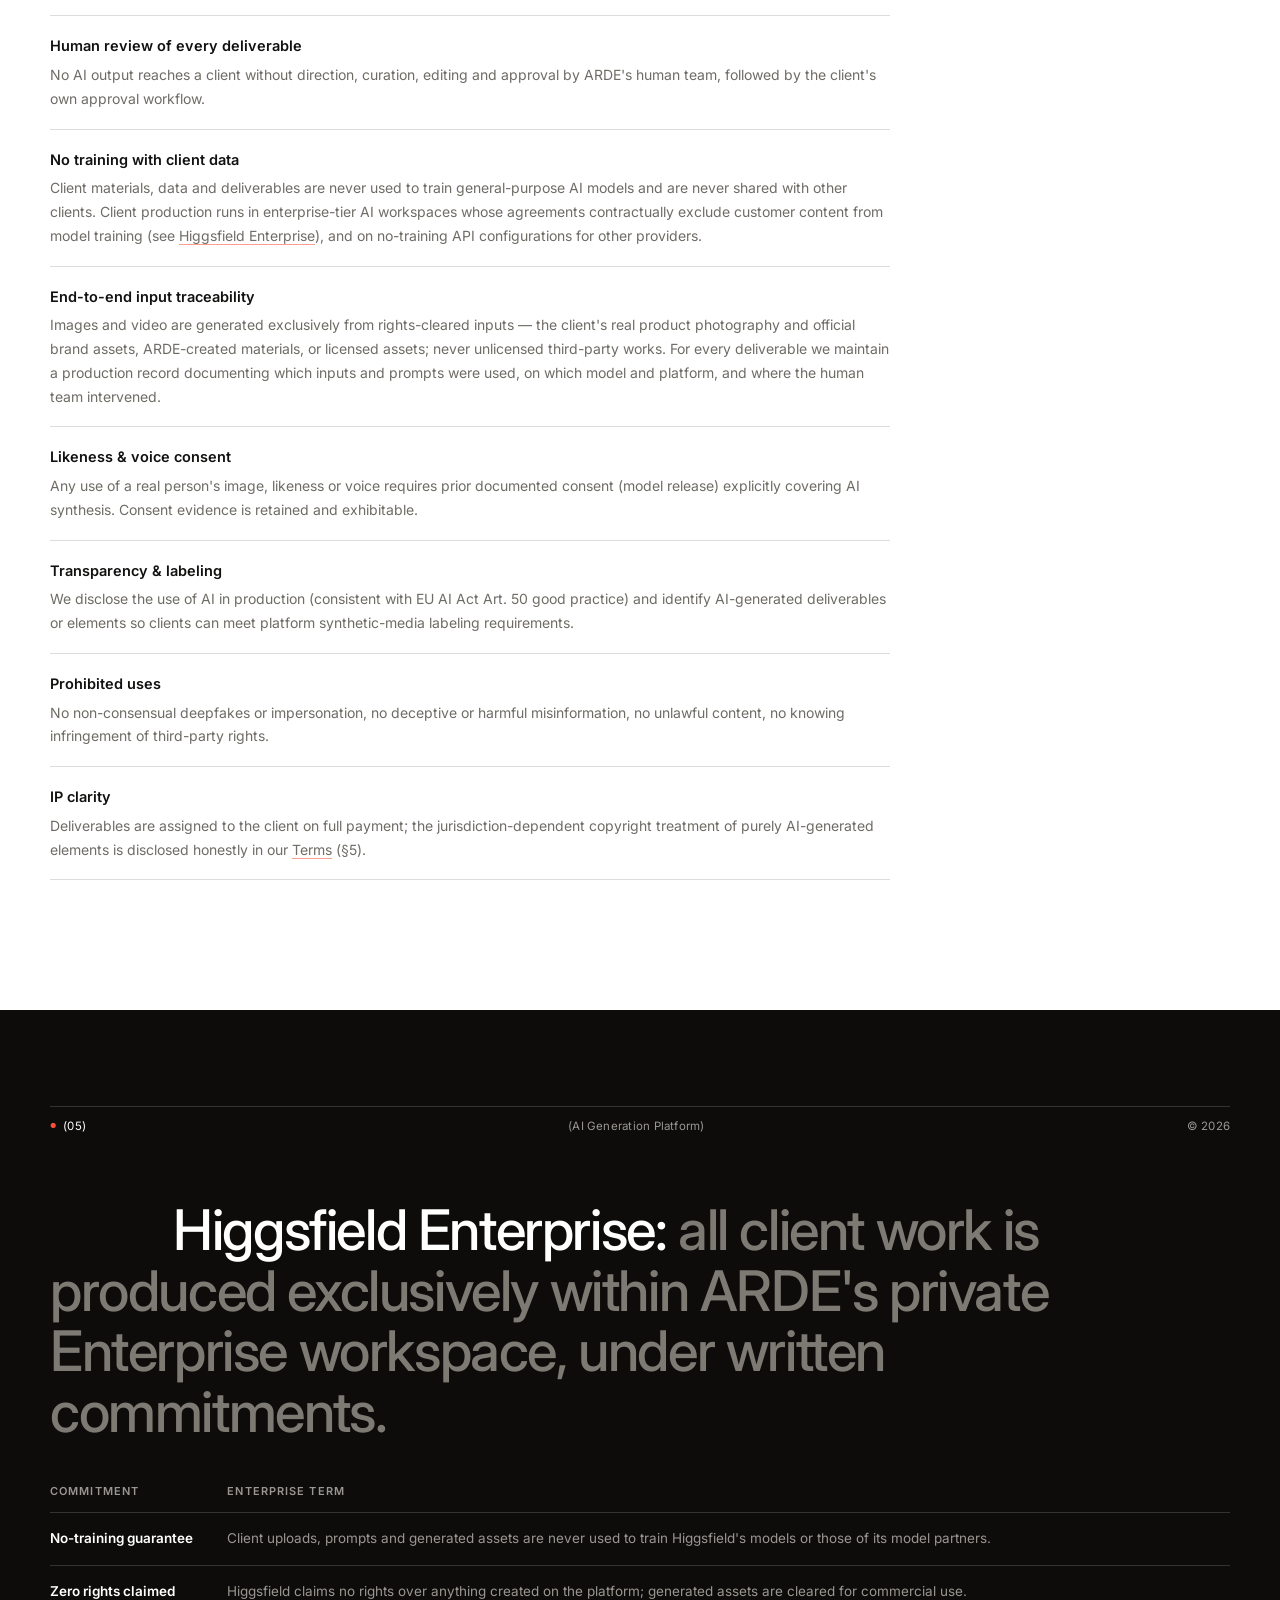
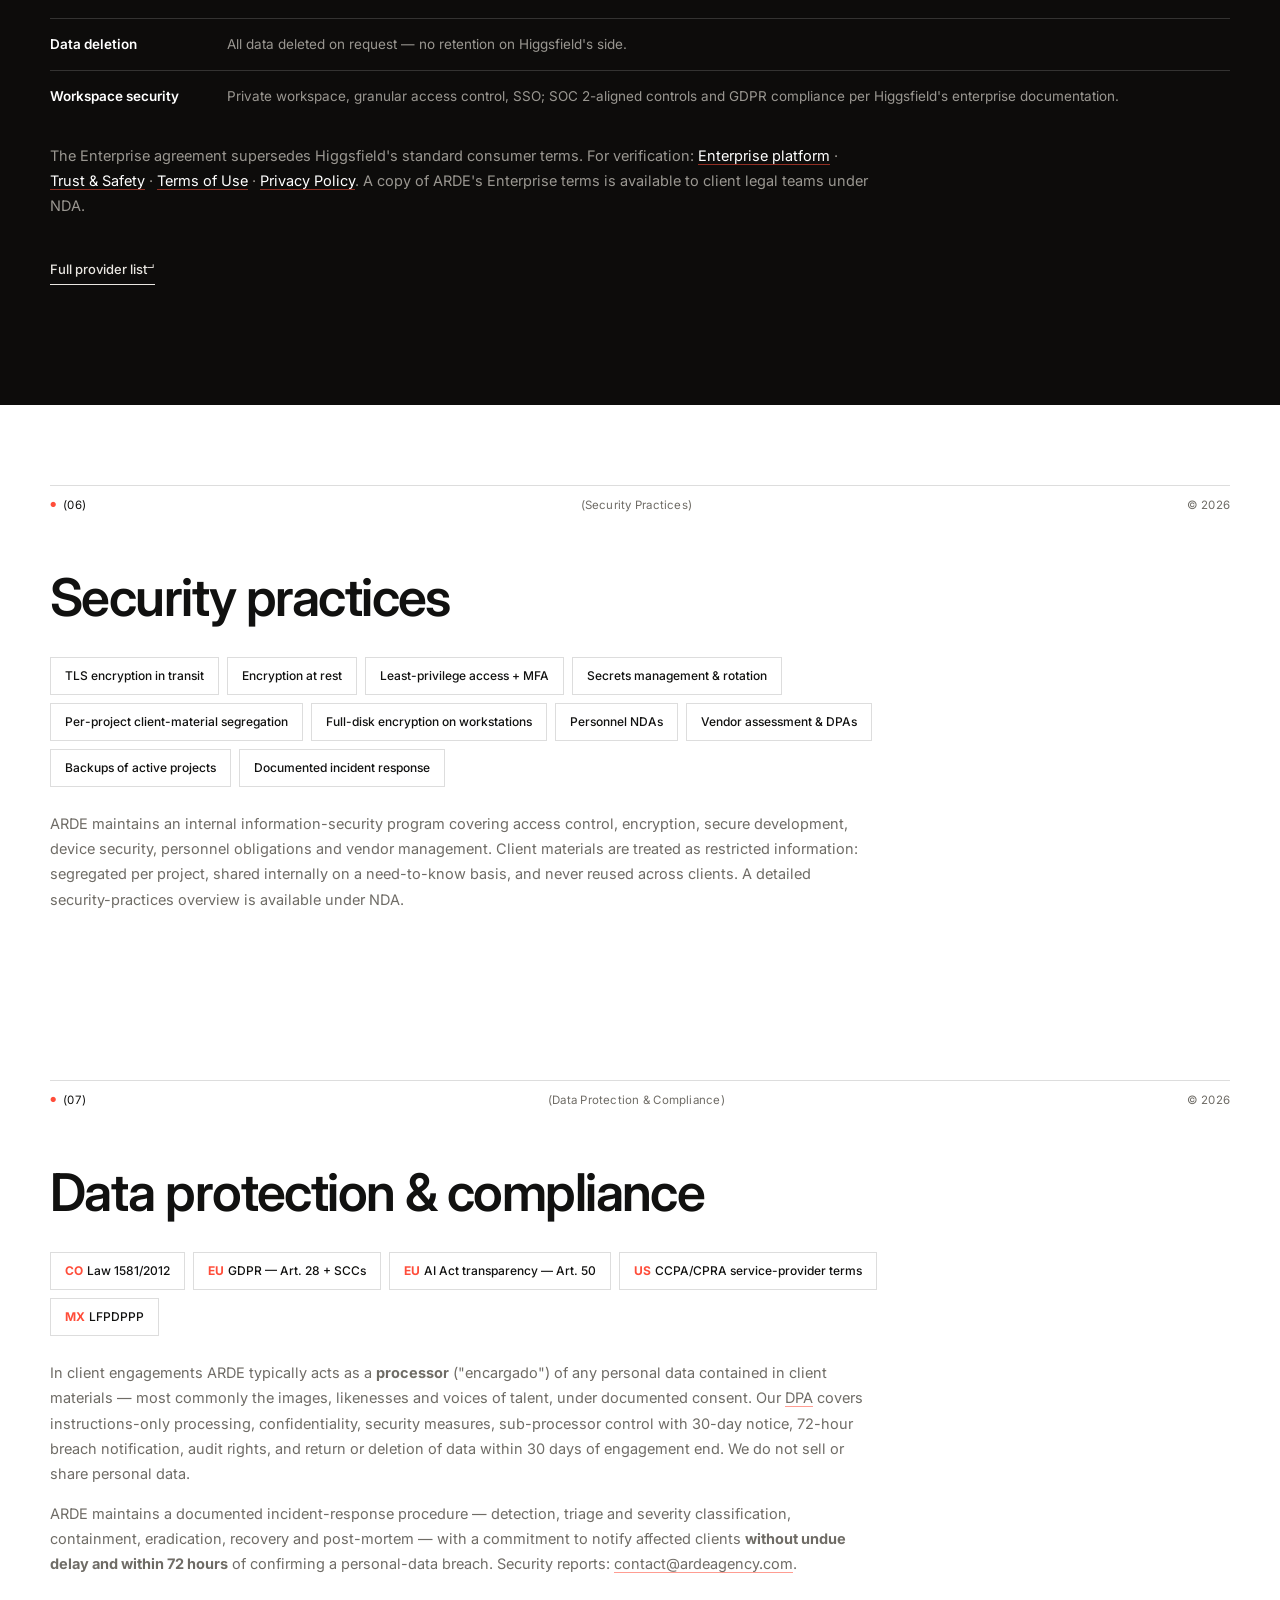
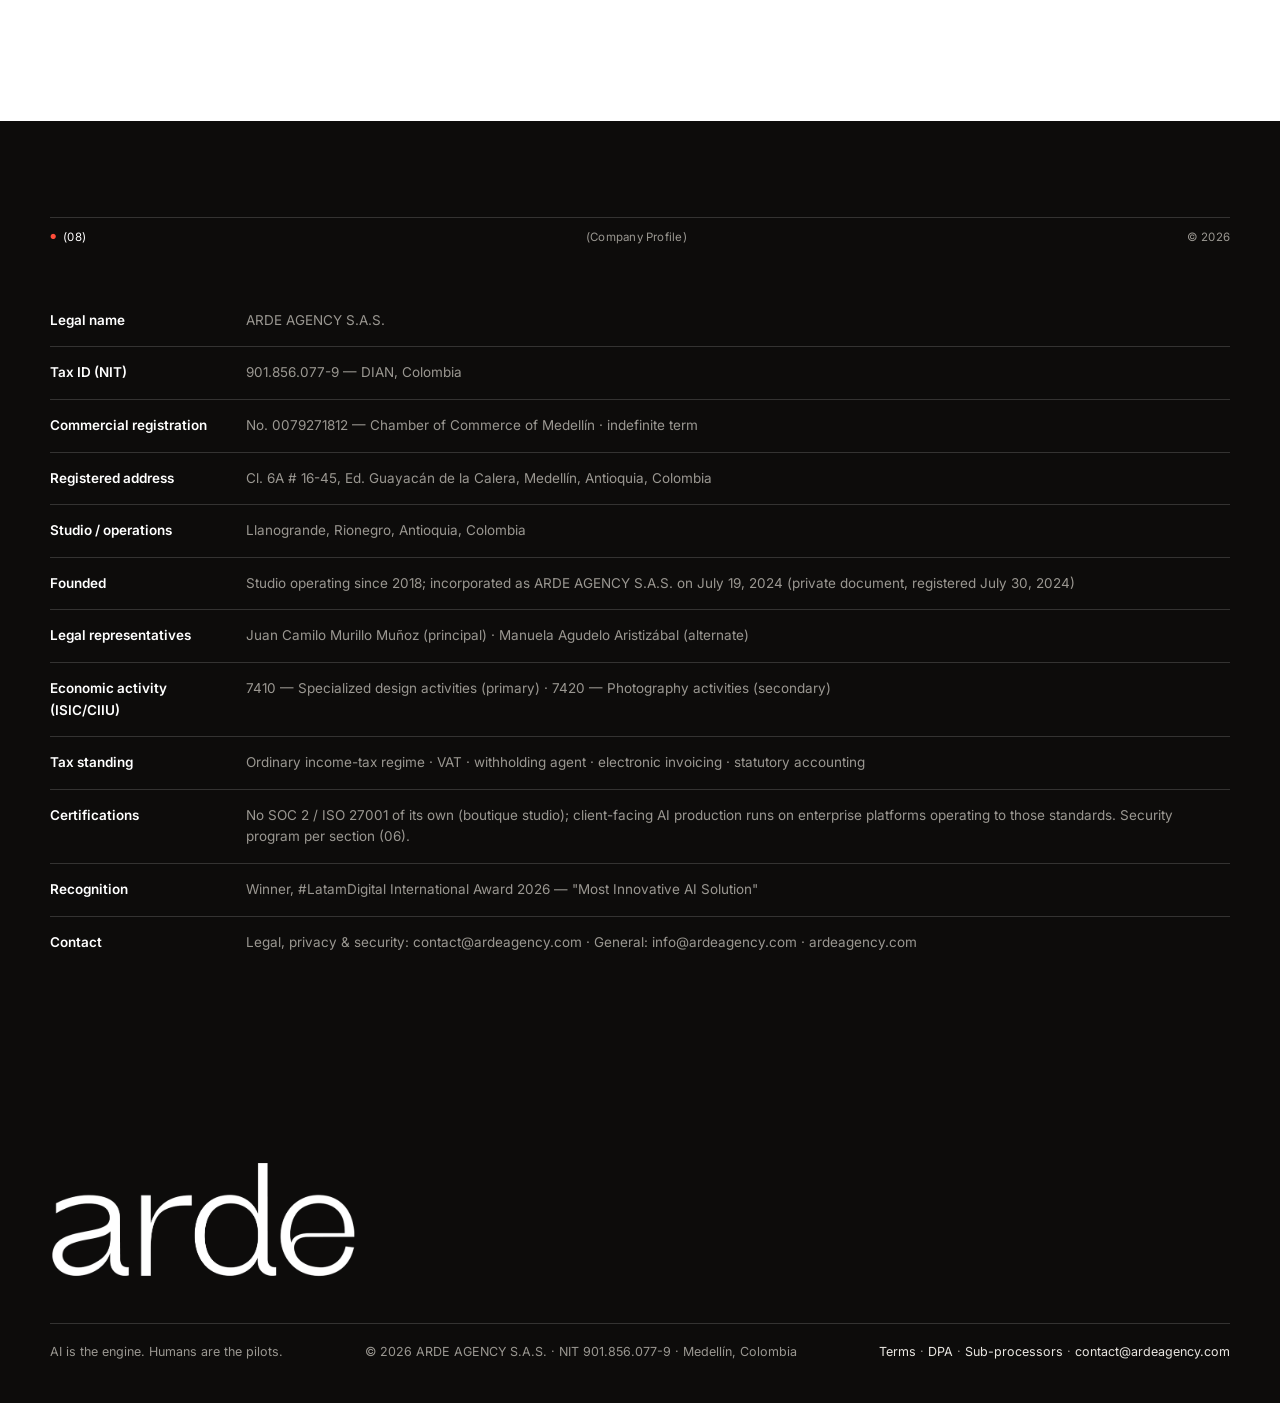
==== commit b837b69f: "Winner headline on hero, bigger white header logo, black top strip on doc pages Co-Authored-By: Clau" ====
--- a/index.html
+++ b/index.html
@@ -13,7 +13,7 @@
 <link rel="preconnect" href="https://fonts.googleapis.com">
 <link rel="preconnect" href="https://fonts.gstatic.com" crossorigin>
 <link href="https://fonts.googleapis.com/css2?family=Archivo+Black&family=Inter:wght@400;500;600;800&display=swap" rel="stylesheet">
-<link rel="stylesheet" href="styles.css?v=fuel7">
+<link rel="stylesheet" href="styles.css?v=fuel8">
 </head>
 <body>
 
@@ -32,6 +32,7 @@
   <div class="photo" style="background-image:url('assets/hero-office.jpg')"></div>
   <div class="veil"></div>
   <div class="corner">AI Craft. Human Vision.<br>Medellín, Colombia</div>
+  <h1 class="hero-title">Winner #LatamDigital 2026<br>Most Innovative<br>AI Solution</h1>
   <div class="seal" aria-label="Winner — #LatamDigital International Award 2026, Most Innovative AI Solution">
     <svg viewBox="0 0 200 200" aria-hidden="true">
       <defs><path id="sealring" d="M100,100 m-80,0 a80,80 0 1,1 160,0 a80,80 0 1,1 -160,0"/></defs>
--- a/styles.css
+++ b/styles.css
@@ -37,14 +37,13 @@
 
 /* ---------- Header ---------- */
 .site-header{
-  position:fixed;top:0;left:0;right:0;z-index:80;
-  padding:18px 28px;pointer-events:none;
-  display:flex;align-items:flex-start;justify-content:space-between;
-  mix-blend-mode:difference;
+  position:absolute;top:0;left:0;right:0;z-index:80;
+  padding:22px 28px;pointer-events:none;
+  display:flex;align-items:center;justify-content:space-between;
 }
 .site-header a{pointer-events:auto}
 .brand{display:flex;align-items:baseline;gap:6px;text-decoration:none;color:#fff}
-.brand .logo-img{height:20px;width:auto;display:block}
+.brand .logo-img{height:34px;width:auto;display:block}
 .site-nav{display:flex;gap:34px}
 .site-nav a{color:#fff;text-decoration:none;font-size:12.5px;font-weight:500}
 .site-nav a sup{font-size:8.5px;color:#bbb;margin-left:4px}
@@ -69,6 +68,12 @@
 .hero .seal .s-title{font-weight:800;font-size:21px;letter-spacing:.3em;text-transform:uppercase;text-indent:.3em}
 @media(max-width:760px){.hero .seal{width:140px;height:140px;top:76px;right:22px}.hero .seal .ring{font-size:14px;letter-spacing:.22em}.hero .seal .s-title{font-size:15px}}
 
+.hero .hero-title{
+  position:relative;z-index:2;width:100%;max-width:1180px;margin:0 auto;
+  padding:0 28px 64px;color:#fff;font-weight:800;text-transform:uppercase;
+  font-size:clamp(36px,6vw,88px);line-height:.98;letter-spacing:-.02em;
+  animation:rise 1s cubic-bezier(.2,.7,.2,1) both .1s;
+}
 @keyframes rise{from{opacity:0;transform:translateY(30px)}to{opacity:1;transform:none}}
 
 
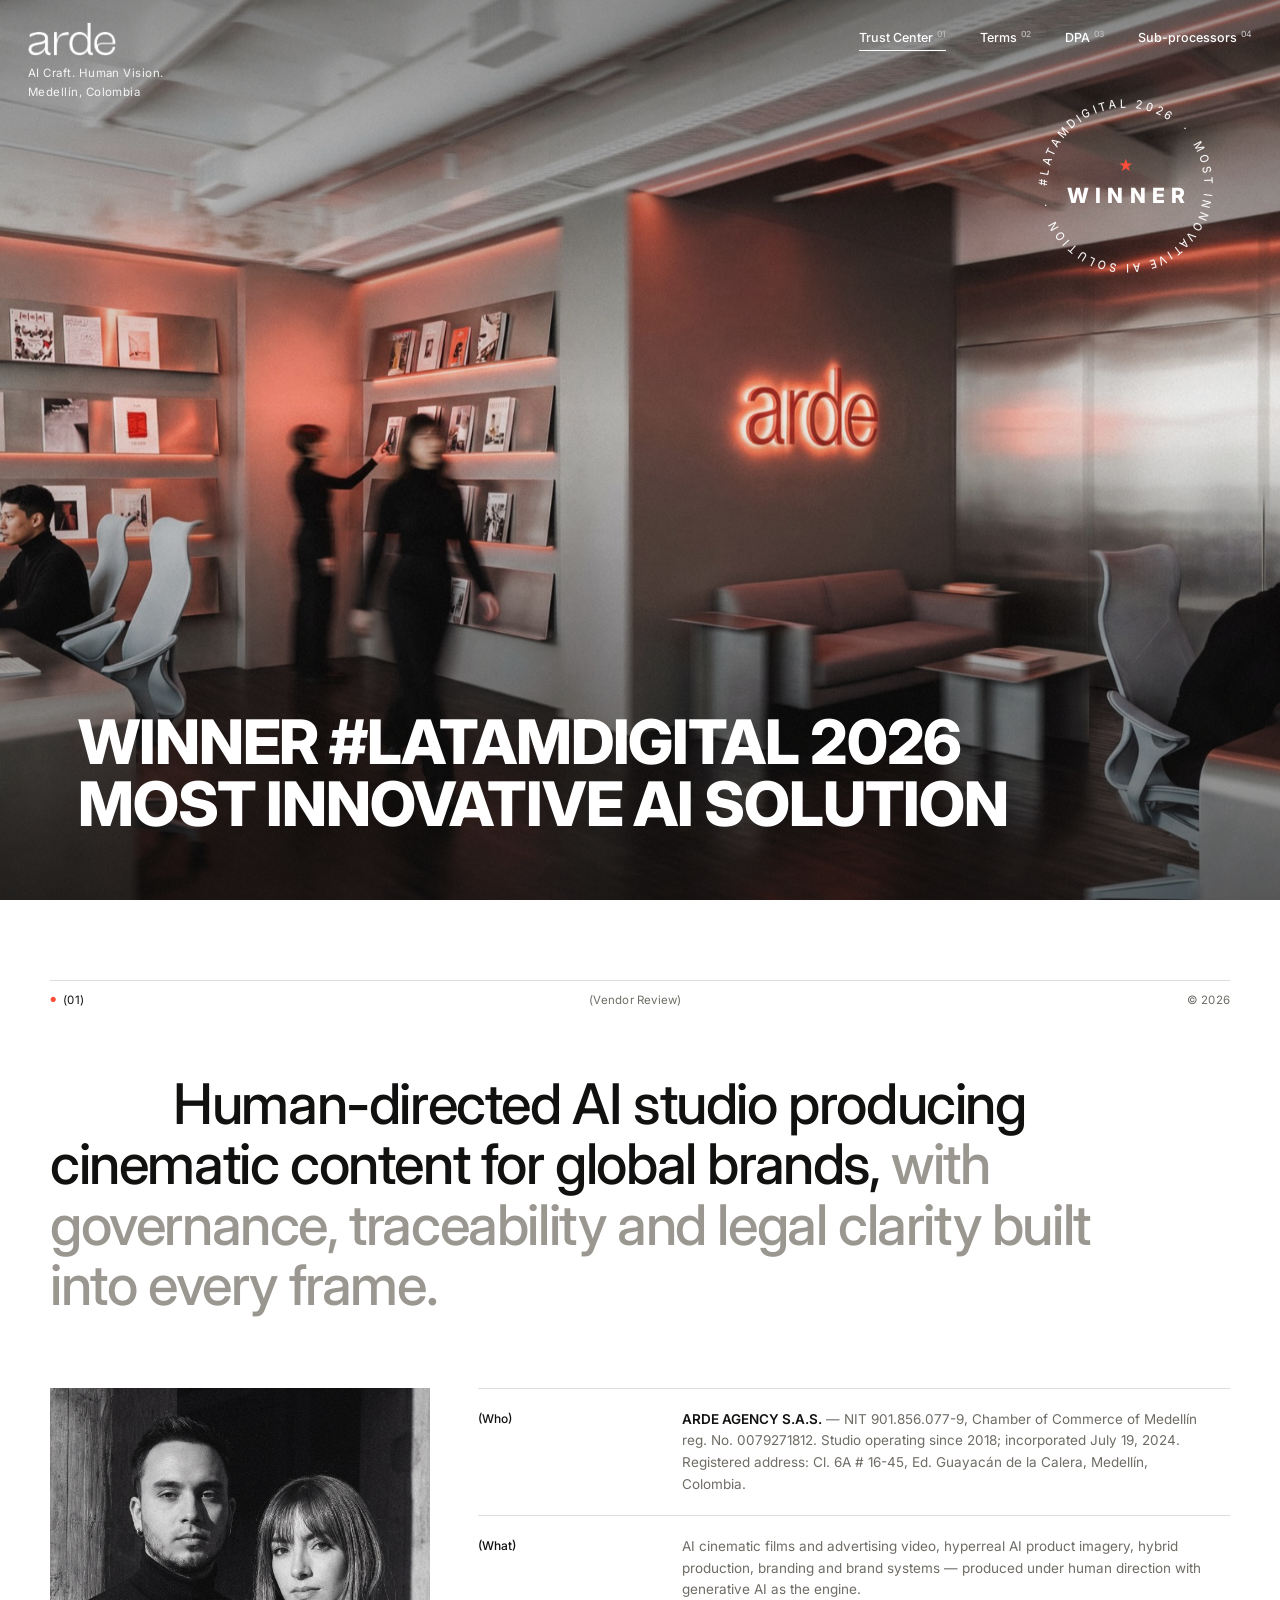
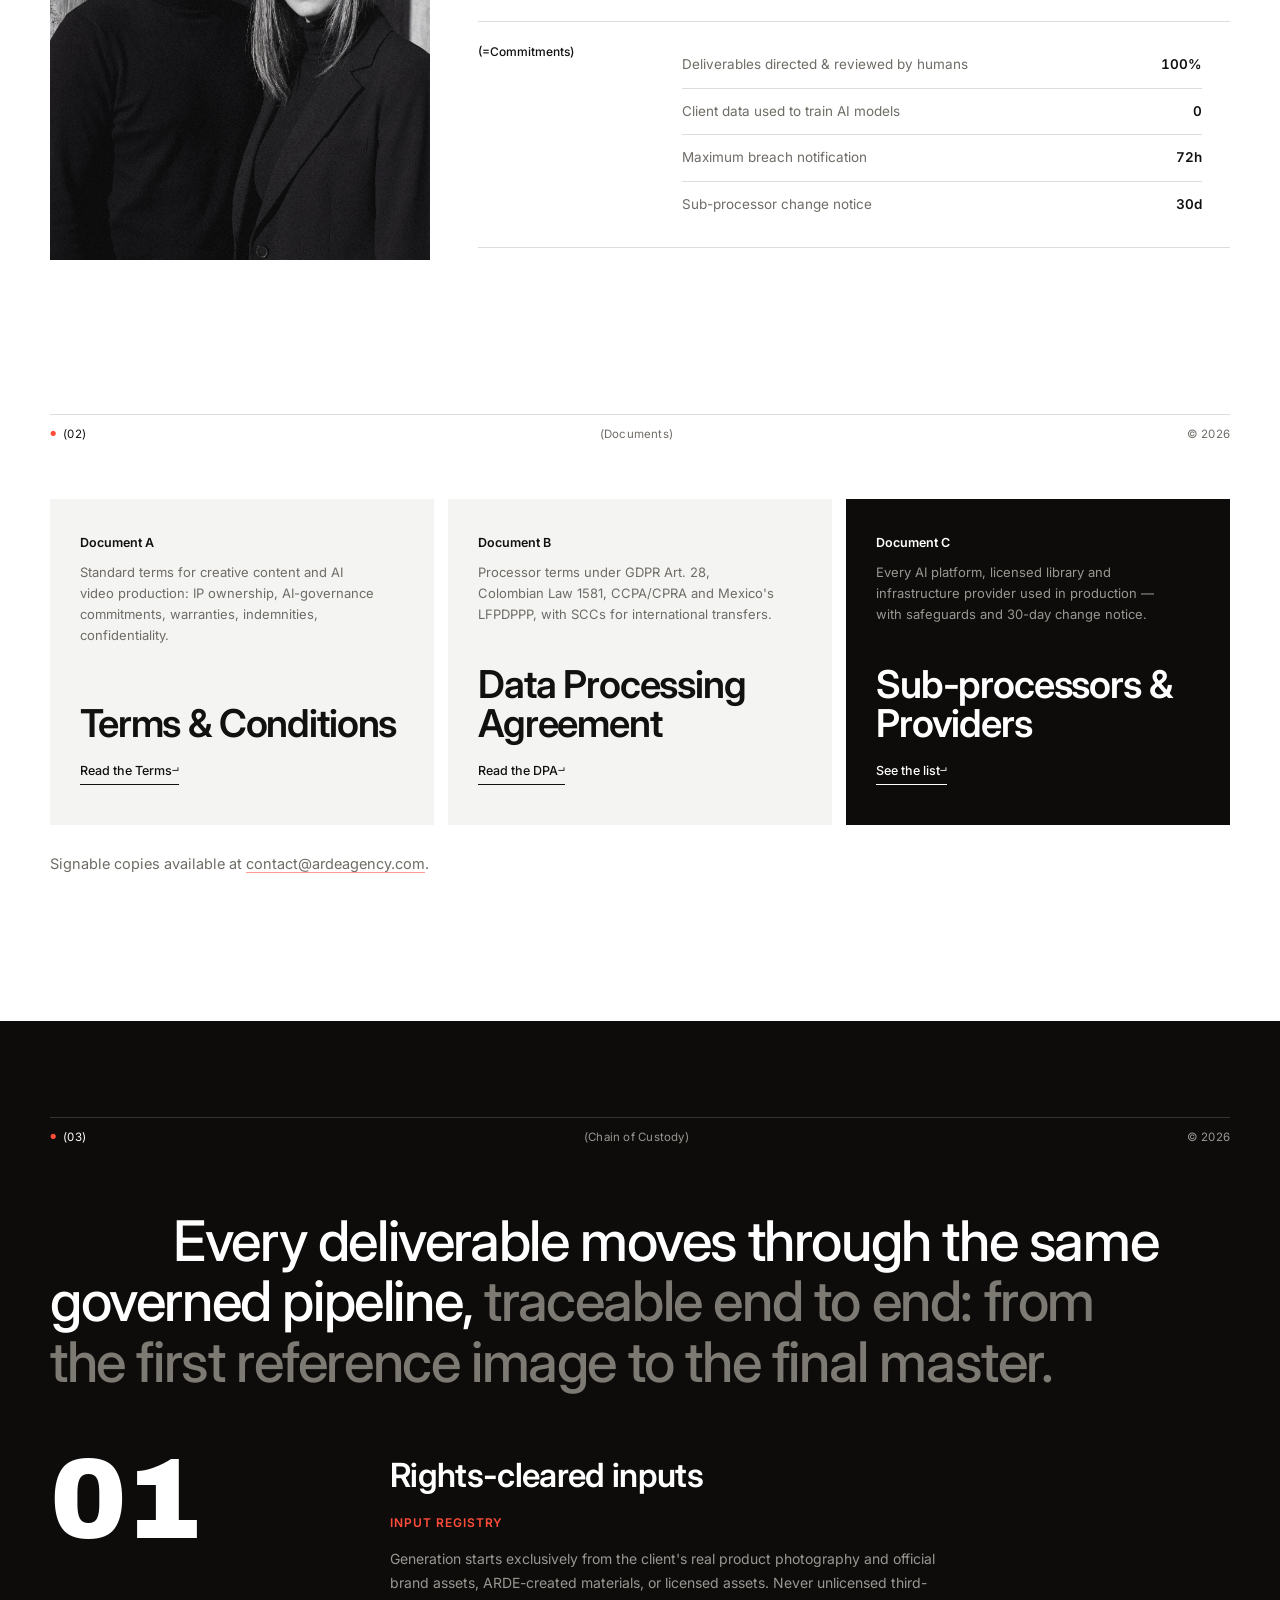
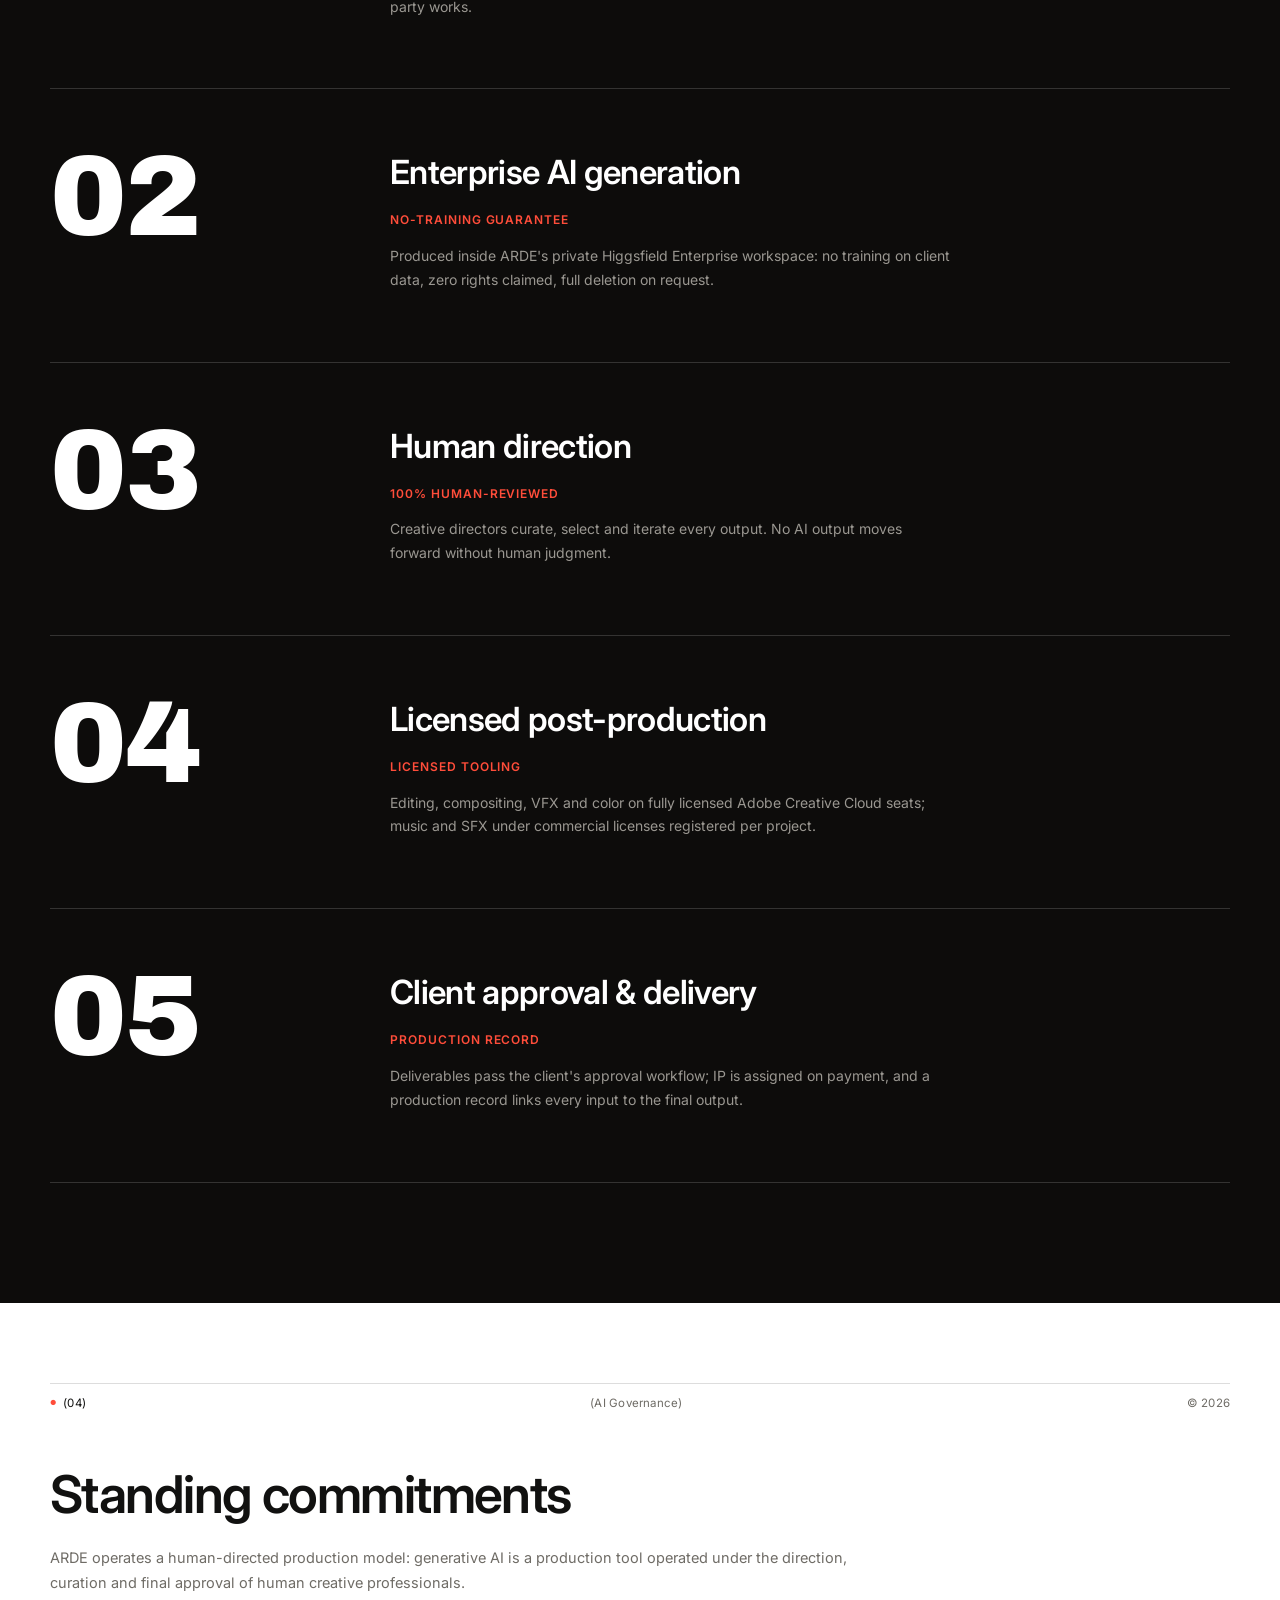
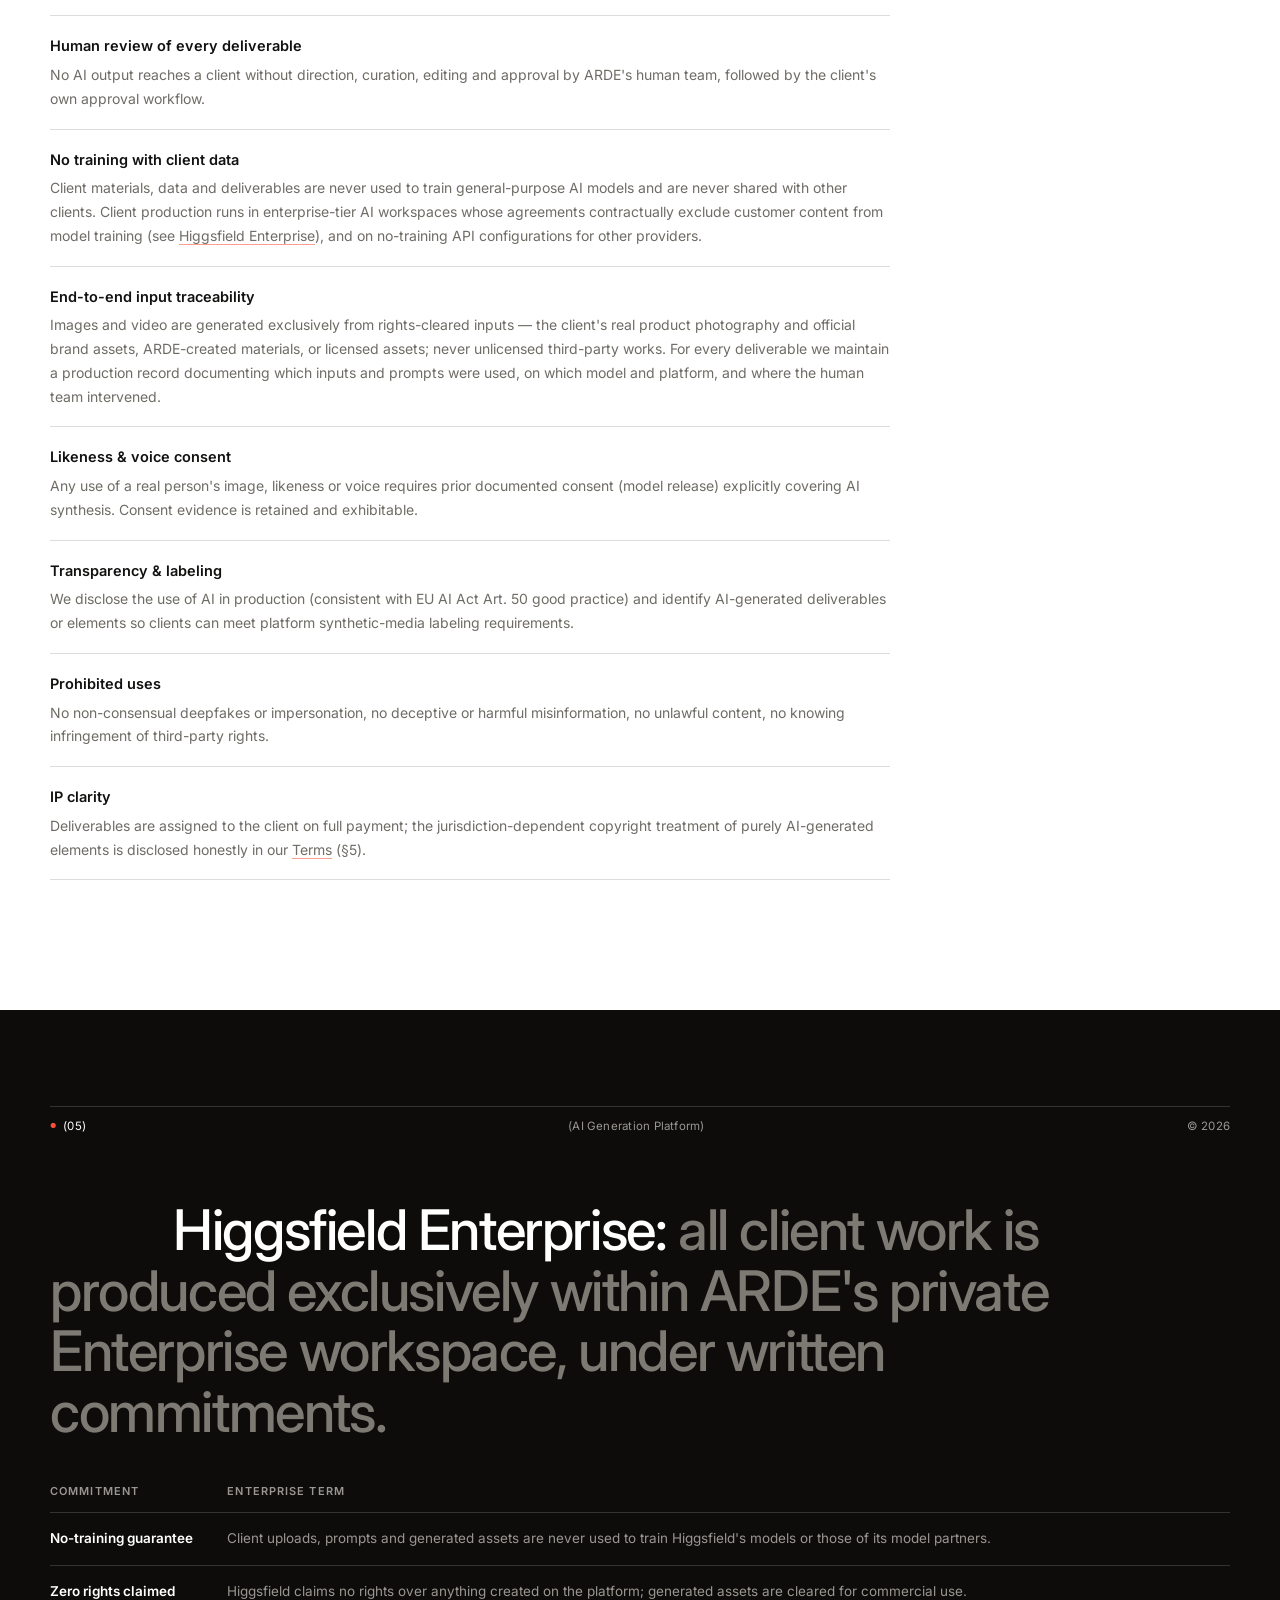
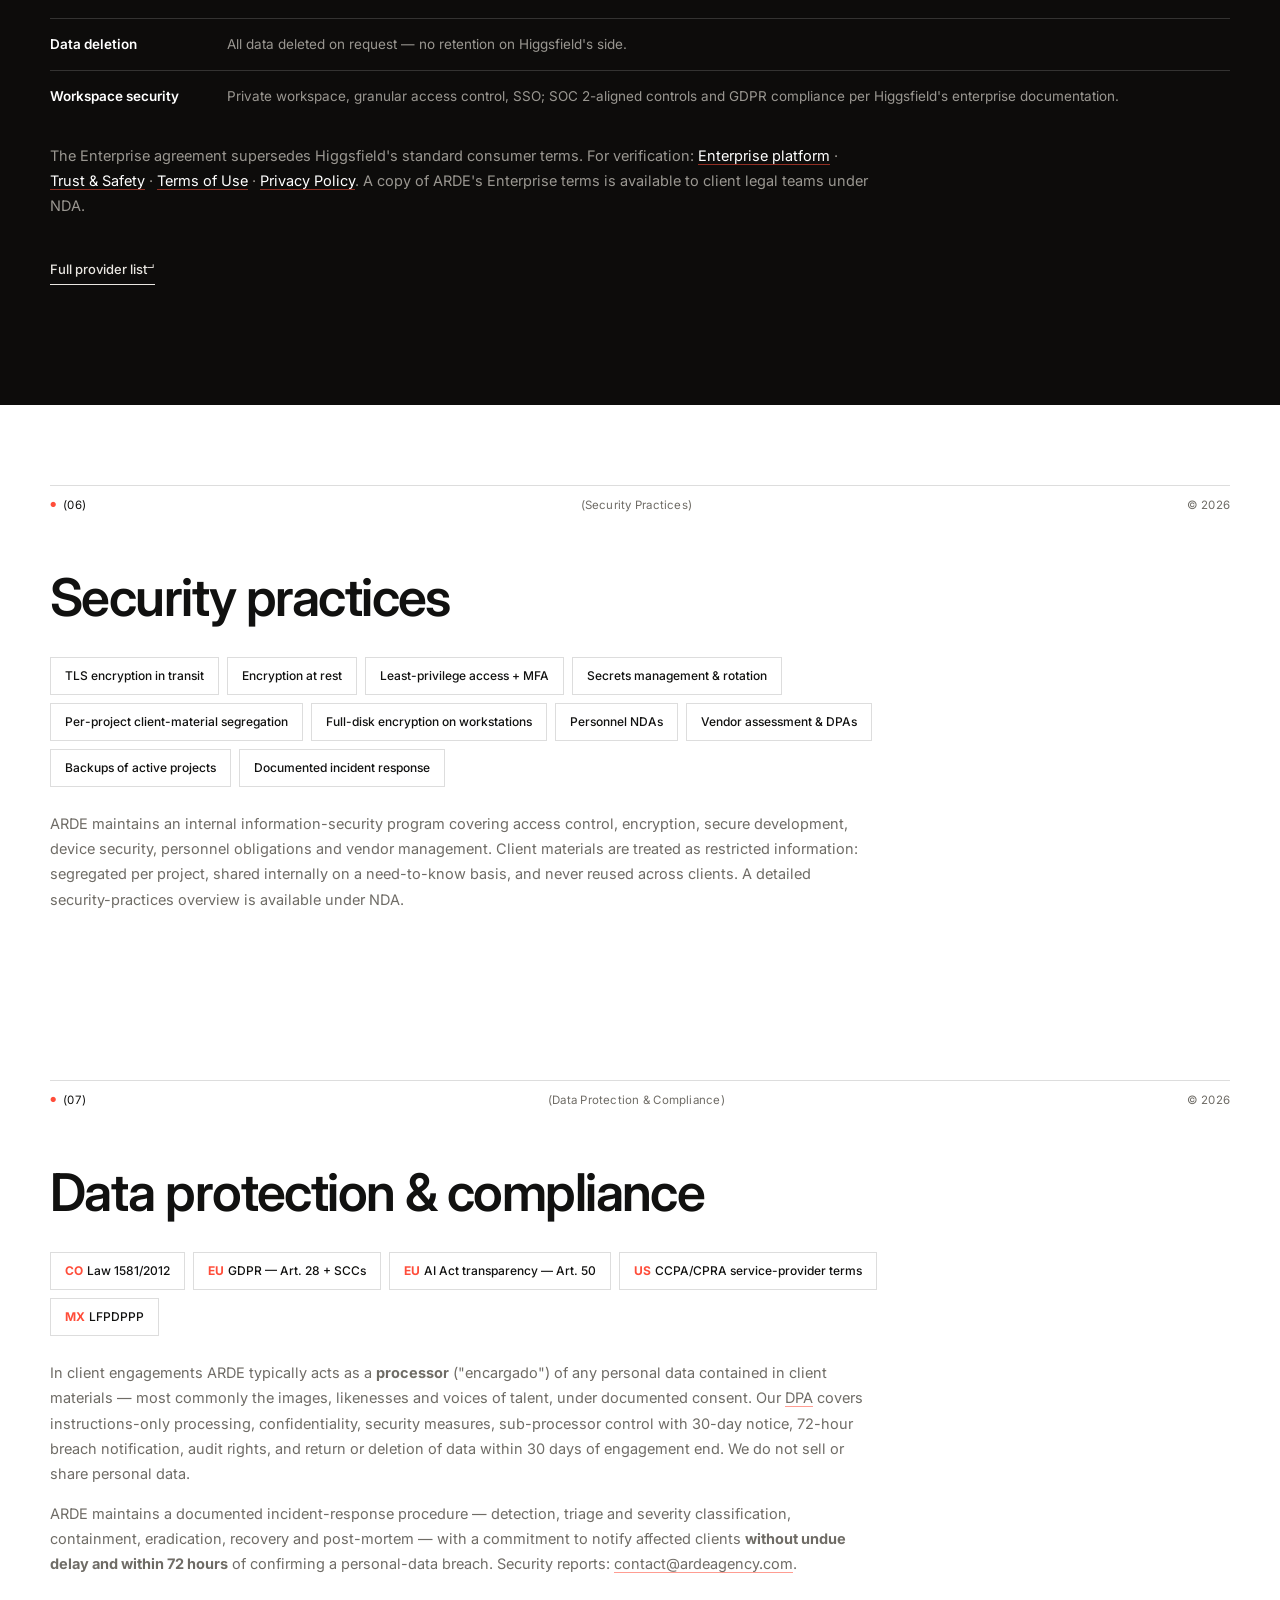
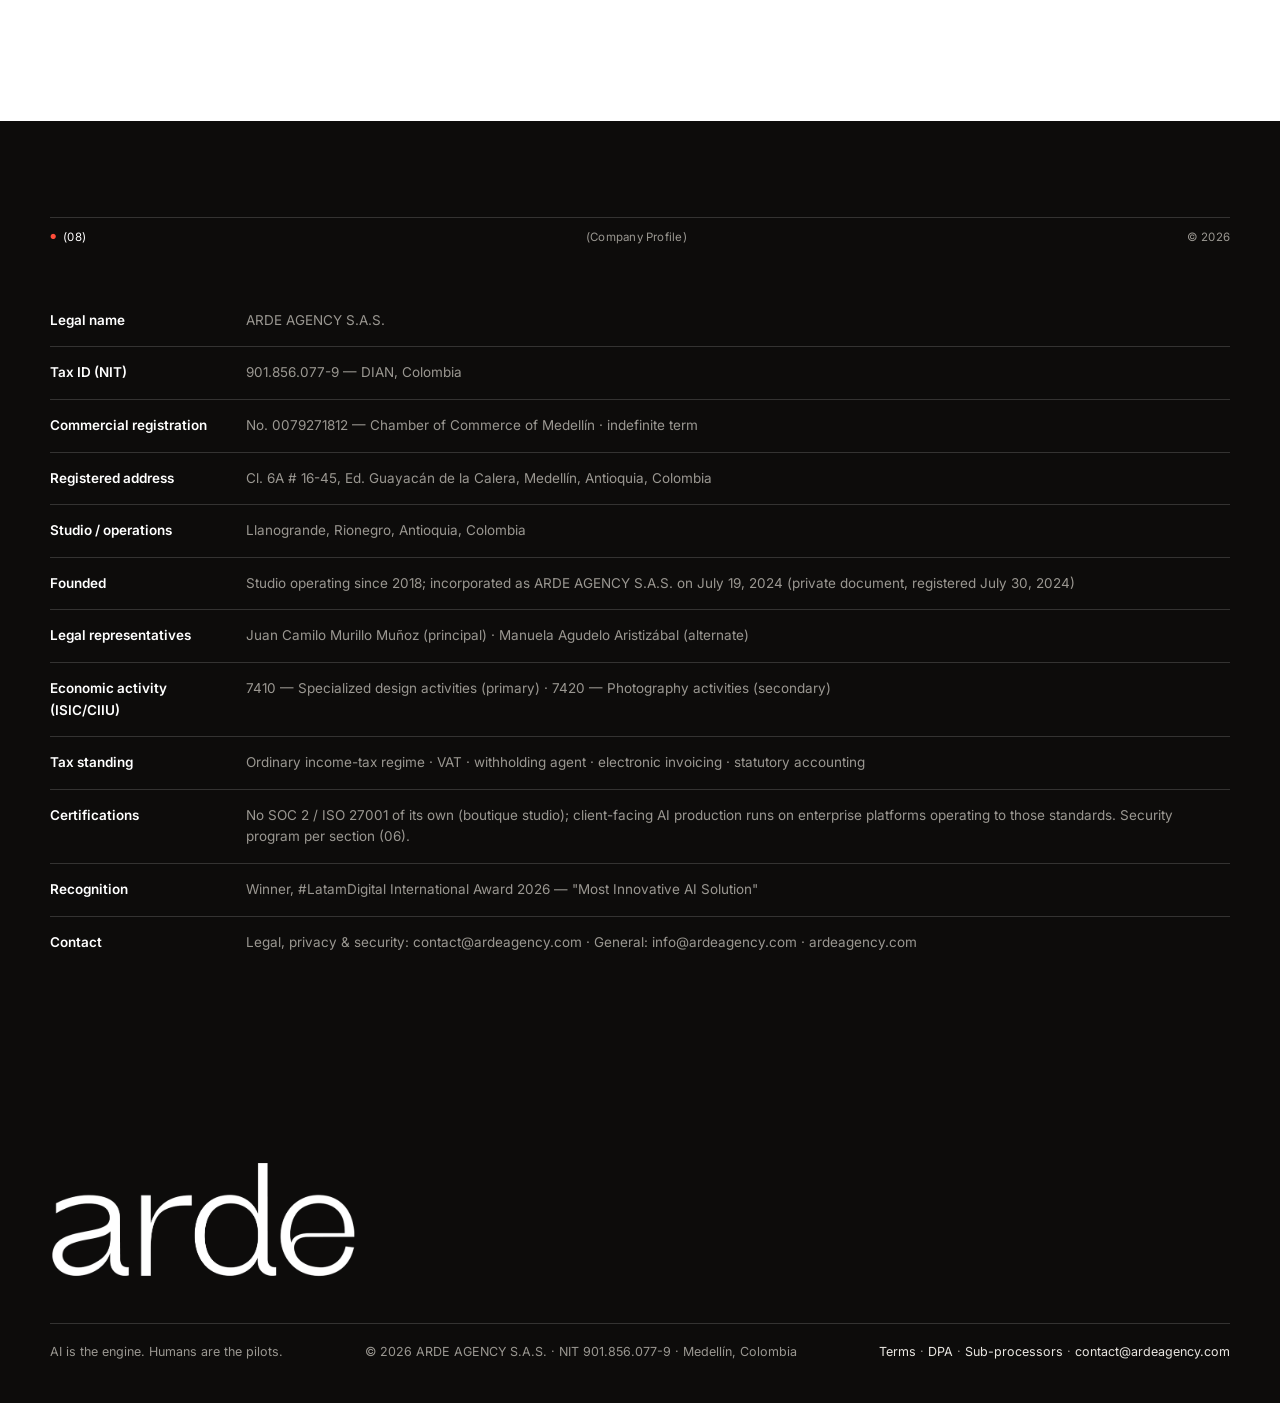
==== commit 3533a7f1: "Balance hero headline lines Co-Authored-By: Claude Fable 5 <noreply@anthropic.com>" ====
--- a/index.html
+++ b/index.html
@@ -13,7 +13,7 @@
 <link rel="preconnect" href="https://fonts.googleapis.com">
 <link rel="preconnect" href="https://fonts.gstatic.com" crossorigin>
 <link href="https://fonts.googleapis.com/css2?family=Archivo+Black&family=Inter:wght@400;500;600;800&display=swap" rel="stylesheet">
-<link rel="stylesheet" href="styles.css?v=fuel8">
+<link rel="stylesheet" href="styles.css?v=fuel9">
 </head>
 <body>
 
@@ -32,7 +32,7 @@
   <div class="photo" style="background-image:url('assets/hero-office.jpg')"></div>
   <div class="veil"></div>
   <div class="corner">AI Craft. Human Vision.<br>Medellín, Colombia</div>
-  <h1 class="hero-title">Winner #LatamDigital 2026<br>Most Innovative<br>AI Solution</h1>
+  <h1 class="hero-title">Winner #LatamDigital 2026<br>Most Innovative AI&nbsp;Solution</h1>
   <div class="seal" aria-label="Winner — #LatamDigital International Award 2026, Most Innovative AI Solution">
     <svg viewBox="0 0 200 200" aria-hidden="true">
       <defs><path id="sealring" d="M100,100 m-80,0 a80,80 0 1,1 160,0 a80,80 0 1,1 -160,0"/></defs>
--- a/styles.css
+++ b/styles.css
@@ -71,7 +71,7 @@
 .hero .hero-title{
   position:relative;z-index:2;width:100%;max-width:1180px;margin:0 auto;
   padding:0 28px 64px;color:#fff;font-weight:800;text-transform:uppercase;
-  font-size:clamp(36px,6vw,88px);line-height:.98;letter-spacing:-.02em;
+  font-size:clamp(30px,4.8vw,72px);line-height:1.02;letter-spacing:-.018em;
   animation:rise 1s cubic-bezier(.2,.7,.2,1) both .1s;
 }
 @keyframes rise{from{opacity:0;transform:translateY(30px)}to{opacity:1;transform:none}}
